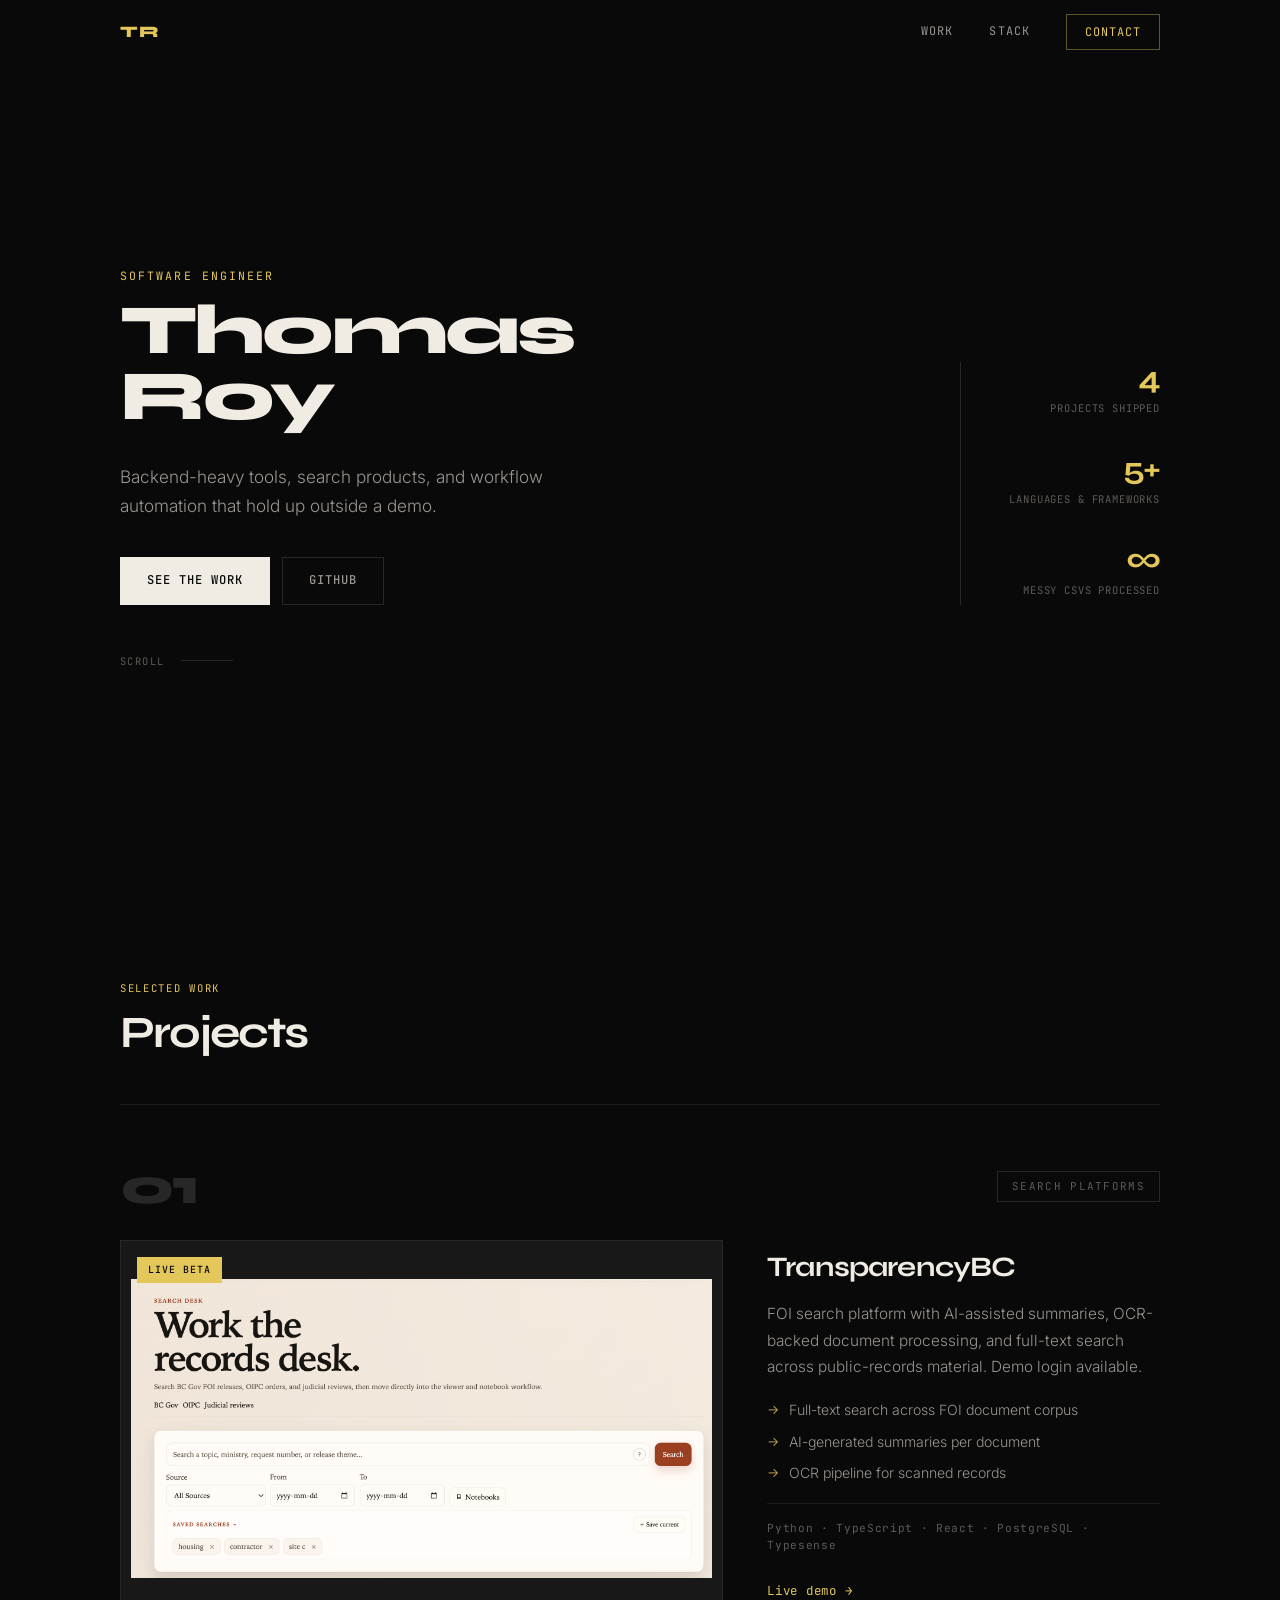
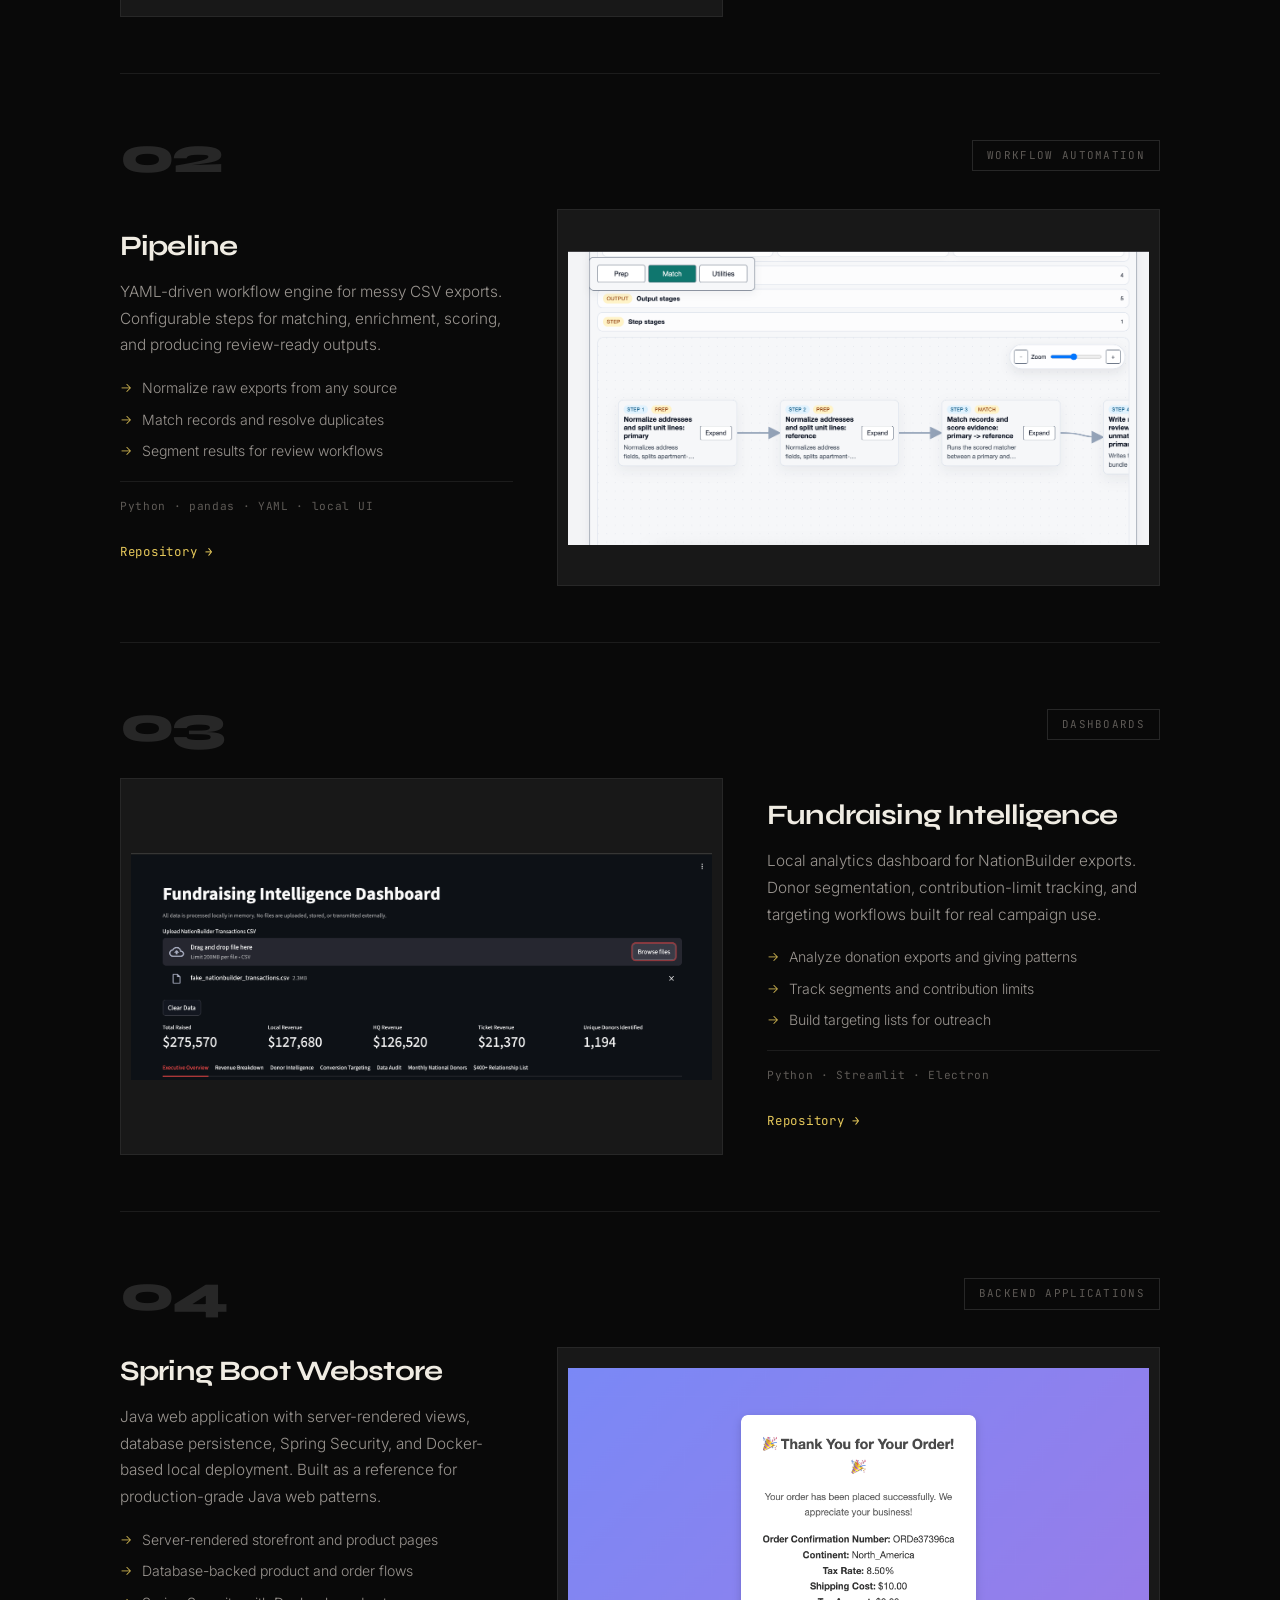
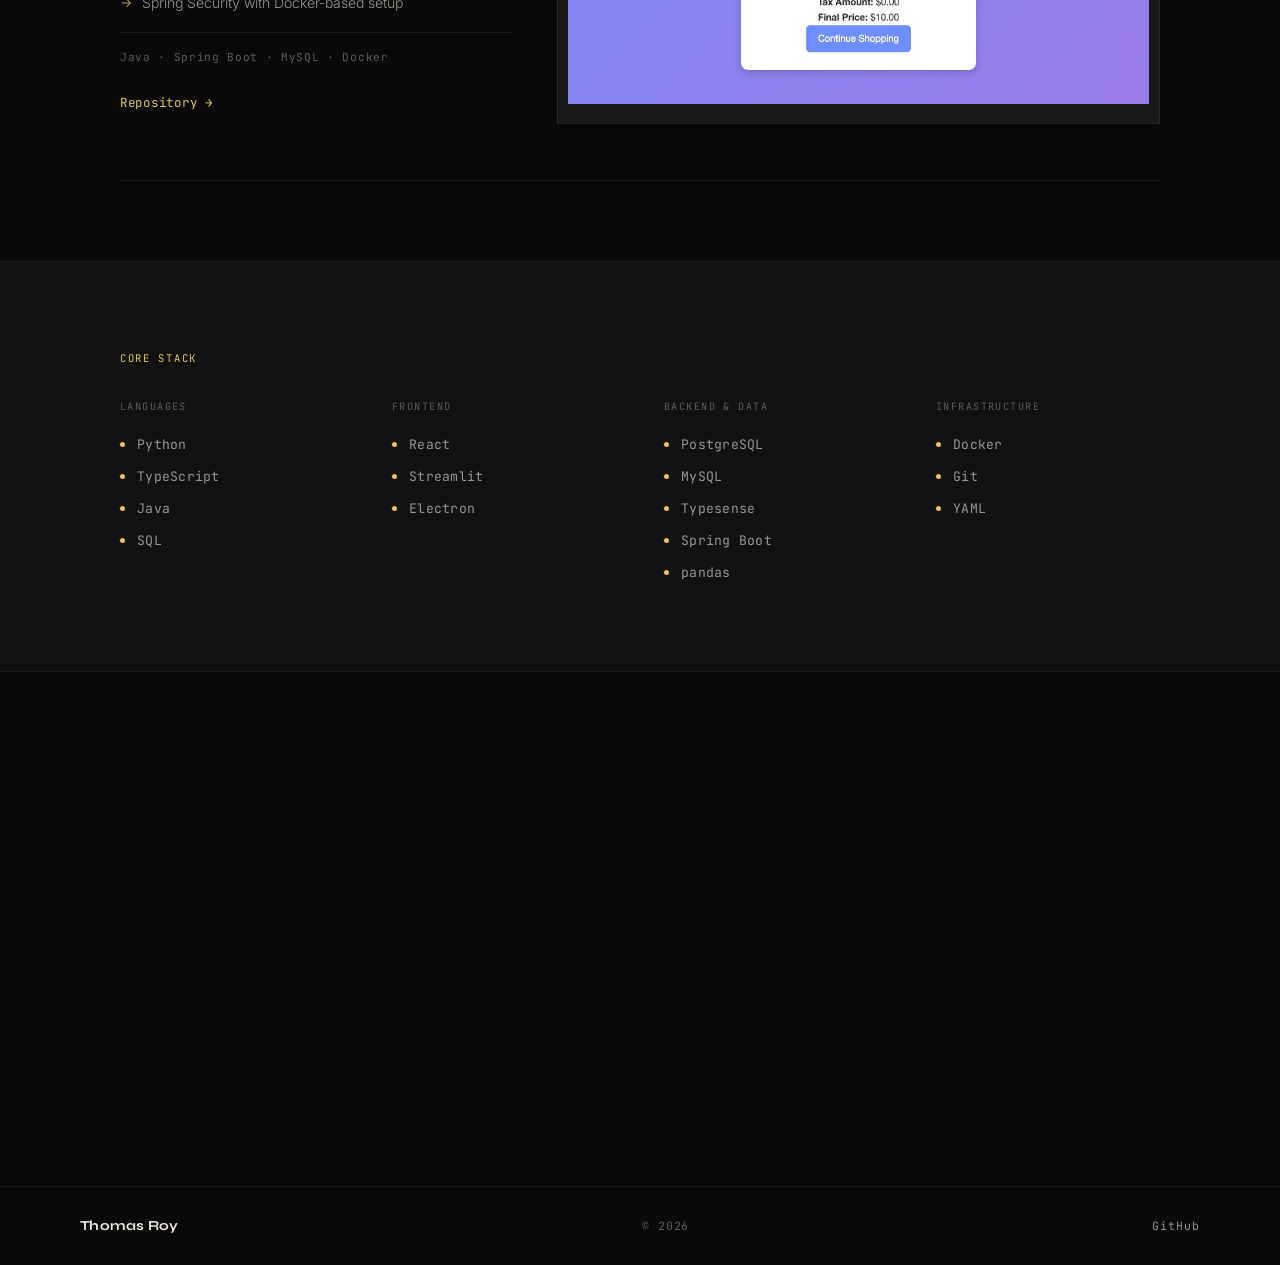
==== index.html @ 15503675 "Added Favicon Added Favicon" ====
<!DOCTYPE html>
<html lang="en">
<head>
    <meta charset="UTF-8">
    <meta name="viewport" content="width=device-width, initial-scale=1.0">
    <title>Thomas Roy — Software Engineer</title>
    <meta name="description" content="Thomas Roy builds backend tools, search products, and workflow automation. Python, TypeScript, React, PostgreSQL.">
    <link rel="preconnect" href="https://fonts.googleapis.com">
    <link rel="preconnect" href="https://fonts.gstatic.com" crossorigin>
    <link href="https://fonts.googleapis.com/css2?family=Syne:wght@400;500;600;700;800&family=Inter:ital,wght@0,300;0,400;0,500;1,300&family=JetBrains+Mono:wght@400;500&display=swap" rel="stylesheet">
    <link rel="icon" href="favicon.svg" type="image/svg+xml">
    <link rel="stylesheet" href="css/style.css">
</head>
<body>

    <!-- ── NAV ──────────────────────────────────────────── -->
    <header class="nav" id="nav">
        <div class="nav-inner">
            <a href="#top" class="nav-logo">TR</a>
            <nav class="nav-links">
                <a href="#work" class="nav-link">Work</a>
                <a href="#stack" class="nav-link">Stack</a>
                <a href="mailto:thomasroy149@protonmail.com" class="nav-cta">Contact</a>
            </nav>
        </div>
    </header>

    <main>

        <!-- ── HERO ─────────────────────────────────────── -->
        <section class="hero" id="top">
            <div class="hero-inner">
                <div class="hero-text">
                    <p class="hero-label reveal" data-delay="0">Software Engineer</p>
                    <h1 class="hero-name reveal" data-delay="80">Thomas<br>Roy</h1>
                    <p class="hero-desc reveal" data-delay="160">
                        Backend-heavy tools, search products, and workflow automation
                        that hold up outside a demo.
                    </p>
                    <div class="hero-actions reveal" data-delay="240">
                        <a href="#work" class="btn btn-primary">See the work</a>
                        <a href="https://github.com/ThomasRoyProjects" class="btn btn-ghost" target="_blank" rel="noreferrer">GitHub</a>
                    </div>
                </div>

                <aside class="hero-meta reveal" data-delay="320">
                    <div class="hero-stat">
                        <span class="hero-stat-num">4</span>
                        <span class="hero-stat-label">Projects shipped</span>
                    </div>
                    <div class="hero-stat">
                        <span class="hero-stat-num">5+</span>
                        <span class="hero-stat-label">Languages &amp; frameworks</span>
                    </div>
                    <div class="hero-stat">
                        <span class="hero-stat-num">&#8734;</span>
                        <span class="hero-stat-label">Messy CSVs processed</span>
                    </div>
                </aside>
            </div>

            <a href="#work" class="hero-scroll-hint reveal" data-delay="400">
                <span>Scroll</span>
                <div class="scroll-line"></div>
            </a>
        </section>

        <!-- ── PROJECTS ──────────────────────────────────── -->
        <section class="projects" id="work">
            <div class="projects-header reveal">
                <p class="section-label">Selected work</p>
                <h2 class="section-title">Projects</h2>
            </div>

            <!-- 01 TransparencyBC -->
            <article class="project reveal">
                <div class="project-meta">
                    <span class="project-num">01</span>
                    <span class="project-category">Search platforms</span>
                </div>
                <div class="project-layout">
                    <div class="project-image-wrap">
                        <img src="images/transparencybc_search.png" alt="TransparencyBC search interface" class="project-img">
                        <span class="project-image-tag">Live beta</span>
                    </div>
                    <div class="project-body">
                        <h3 class="project-title">TransparencyBC</h3>
                        <p class="project-desc">
                            FOI search platform with AI-assisted summaries, OCR-backed document
                            processing, and full-text search across public-records material.
                            Demo login available.
                        </p>
                        <ul class="project-list">
                            <li>Full-text search across FOI document corpus</li>
                            <li>AI-generated summaries per document</li>
                            <li>OCR pipeline for scanned records</li>
                        </ul>
                        <p class="project-stack">Python · TypeScript · React · PostgreSQL · Typesense</p>
                        <div class="project-links">
                            <a href="https://transparencybc.com/" class="project-link" target="_blank" rel="noreferrer">Live demo &#8594;</a>
                        </div>
                    </div>
                </div>
            </article>

            <!-- 02 Pipeline -->
            <article class="project reveal">
                <div class="project-meta">
                    <span class="project-num">02</span>
                    <span class="project-category">Workflow automation</span>
                </div>
                <div class="project-layout project-layout-flip">
                    <div class="project-image-wrap">
                        <img src="images/pipeline_preview.png" alt="Pipeline project preview" class="project-img">
                    </div>
                    <div class="project-body">
                        <h3 class="project-title">Pipeline</h3>
                        <p class="project-desc">
                            YAML-driven workflow engine for messy CSV exports. Configurable steps
                            for matching, enrichment, scoring, and producing review-ready outputs.
                        </p>
                        <ul class="project-list">
                            <li>Normalize raw exports from any source</li>
                            <li>Match records and resolve duplicates</li>
                            <li>Segment results for review workflows</li>
                        </ul>
                        <p class="project-stack">Python · pandas · YAML · local UI</p>
                        <div class="project-links">
                            <a href="https://github.com/ThomasRoyProjects/csv-record-pipeline" class="project-link" target="_blank" rel="noreferrer">Repository &#8594;</a>
                        </div>
                    </div>
                </div>
            </article>

            <!-- 03 Fundraising Intelligence -->
            <article class="project reveal">
                <div class="project-meta">
                    <span class="project-num">03</span>
                    <span class="project-category">Dashboards</span>
                </div>
                <div class="project-layout">
                    <div class="project-image-wrap">
                        <img src="images/fundraising_dashboard_preview.png" alt="Fundraising Intelligence dashboard" class="project-img">
                    </div>
                    <div class="project-body">
                        <h3 class="project-title">Fundraising Intelligence</h3>
                        <p class="project-desc">
                            Local analytics dashboard for NationBuilder exports. Donor segmentation,
                            contribution-limit tracking, and targeting workflows built for real
                            campaign use.
                        </p>
                        <ul class="project-list">
                            <li>Analyze donation exports and giving patterns</li>
                            <li>Track segments and contribution limits</li>
                            <li>Build targeting lists for outreach</li>
                        </ul>
                        <p class="project-stack">Python · Streamlit · Electron</p>
                        <div class="project-links">
                            <a href="https://github.com/ThomasRoyProjects/Fundraising_Intelligence" class="project-link" target="_blank" rel="noreferrer">Repository &#8594;</a>
                        </div>
                    </div>
                </div>
            </article>

            <!-- 04 Spring Boot Webstore -->
            <article class="project reveal">
                <div class="project-meta">
                    <span class="project-num">04</span>
                    <span class="project-category">Backend applications</span>
                </div>
                <div class="project-layout project-layout-flip">
                    <div class="project-image-wrap">
                        <img src="images/image4.png" alt="Spring Boot webstore preview" class="project-img">
                    </div>
                    <div class="project-body">
                        <h3 class="project-title">Spring Boot Webstore</h3>
                        <p class="project-desc">
                            Java web application with server-rendered views, database persistence,
                            Spring Security, and Docker-based local deployment. Built as a reference
                            for production-grade Java web patterns.
                        </p>
                        <ul class="project-list">
                            <li>Server-rendered storefront and product pages</li>
                            <li>Database-backed product and order flows</li>
                            <li>Spring Security with Docker-based setup</li>
                        </ul>
                        <p class="project-stack">Java · Spring Boot · MySQL · Docker</p>
                        <div class="project-links">
                            <a href="https://github.com/ThomasRoyProjects/ExampleSpringbootWebstore" class="project-link" target="_blank" rel="noreferrer">Repository &#8594;</a>
                        </div>
                    </div>
                </div>
            </article>
        </section>

        <!-- ── STACK ─────────────────────────────────────── -->
        <section class="stack-section" id="stack">
            <div class="stack-inner reveal">
                <p class="section-label">Core stack</p>
                <div class="stack-grid">
                    <div class="stack-group">
                        <p class="stack-group-label">Languages</p>
                        <div class="stack-tags">
                            <span class="tag">Python</span>
                            <span class="tag">TypeScript</span>
                            <span class="tag">Java</span>
                            <span class="tag">SQL</span>
                        </div>
                    </div>
                    <div class="stack-group">
                        <p class="stack-group-label">Frontend</p>
                        <div class="stack-tags">
                            <span class="tag">React</span>
                            <span class="tag">Streamlit</span>
                            <span class="tag">Electron</span>
                        </div>
                    </div>
                    <div class="stack-group">
                        <p class="stack-group-label">Backend &amp; Data</p>
                        <div class="stack-tags">
                            <span class="tag">PostgreSQL</span>
                            <span class="tag">MySQL</span>
                            <span class="tag">Typesense</span>
                            <span class="tag">Spring Boot</span>
                            <span class="tag">pandas</span>
                        </div>
                    </div>
                    <div class="stack-group">
                        <p class="stack-group-label">Infrastructure</p>
                        <div class="stack-tags">
                            <span class="tag">Docker</span>
                            <span class="tag">Git</span>
                            <span class="tag">YAML</span>
                        </div>
                    </div>
                </div>
            </div>
        </section>

        <!-- ── CONTACT ───────────────────────────────────── -->
        <section class="contact-section">
            <div class="contact-inner reveal">
                <p class="section-label">What's next</p>
                <h2 class="contact-title">Open to the<br>right role.</h2>
                <p class="contact-desc">
                    Backend, internal tools, and software engineering positions.
                    If you're building something that needs to hold up under real load,
                    let's talk.
                </p>
                <a href="mailto:thomasroy149@protonmail.com" class="btn btn-primary btn-large">Get in touch</a>
            </div>
        </section>

    </main>

    <!-- ── FOOTER ───────────────────────────────────────── -->
    <footer class="site-footer">
        <div class="footer-inner">
            <span class="footer-brand">Thomas Roy</span>
            <span class="footer-copy">&#169; 2026</span>
            <a href="https://github.com/ThomasRoyProjects" class="footer-link" target="_blank" rel="noreferrer">GitHub</a>
        </div>
    </footer>

    <script src="hero.js"></script>
</body>
</html>
---- css/style.css ----
/* ═══════════════════════════════════════════════════
   TOKENS
═══════════════════════════════════════════════════ */
:root {
    --bg:           #090909;
    --bg-2:         #111111;
    --bg-3:         #181818;
    --text:         #f0ece3;
    --muted:        #5e5a56;
    --muted-2:      #9a9590;
    --accent:       #e4c75a;
    --line:         #1c1c1c;
    --line-2:       #272727;

    --font-sans:    "Inter", -apple-system, BlinkMacSystemFont, sans-serif;
    --font-display: "Syne", "Inter", sans-serif;
    --font-mono:    "JetBrains Mono", "IBM Plex Mono", monospace;

    --ease-out:     cubic-bezier(0.16, 1, 0.3, 1);
}


/* ═══════════════════════════════════════════════════
   RESET
═══════════════════════════════════════════════════ */
*, *::before, *::after {
    box-sizing: border-box;
    margin: 0;
    padding: 0;
}

html {
    scroll-behavior: smooth;
    font-size: 16px;
}

body {
    background: var(--bg);
    color: var(--text);
    font-family: var(--font-sans);
    line-height: 1.6;
    -webkit-font-smoothing: antialiased;
    -moz-osx-font-smoothing: grayscale;
    overflow-x: hidden;
}

img {
    display: block;
    max-width: 100%;
}

a {
    color: inherit;
    text-decoration: none;
}


/* ═══════════════════════════════════════════════════
   NAV
═══════════════════════════════════════════════════ */
.nav {
    position: fixed;
    top: 0;
    left: 0;
    right: 0;
    z-index: 100;
    transition: background 0.35s var(--ease-out), border-color 0.35s;
    border-bottom: 1px solid transparent;
}

.nav.is-scrolled {
    background: rgba(9, 9, 9, 0.88);
    backdrop-filter: blur(16px);
    -webkit-backdrop-filter: blur(16px);
    border-color: var(--line);
}

.nav-inner {
    display: flex;
    align-items: center;
    justify-content: space-between;
    max-width: 1120px;
    margin: 0 auto;
    padding: 0 40px;
    height: 64px;
}

.nav-logo {
    font-family: var(--font-display);
    font-size: 1rem;
    font-weight: 800;
    color: var(--accent);
    letter-spacing: 0.06em;
}

.nav-links {
    display: flex;
    align-items: center;
    gap: 36px;
}

.nav-link {
    font-family: var(--font-mono);
    font-size: 0.74rem;
    font-weight: 400;
    color: var(--muted-2);
    letter-spacing: 0.1em;
    text-transform: uppercase;
    position: relative;
    padding-bottom: 2px;
    transition: color 0.2s;
}

.nav-link::after {
    content: '';
    position: absolute;
    bottom: -1px;
    left: 0;
    width: 0;
    height: 1px;
    background: var(--accent);
    transition: width 0.3s var(--ease-out);
}

.nav-link:hover {
    color: var(--text);
}

.nav-link:hover::after {
    width: 100%;
}

.nav-cta {
    font-family: var(--font-mono);
    font-size: 0.74rem;
    letter-spacing: 0.08em;
    text-transform: uppercase;
    color: var(--accent);
    border: 1px solid rgba(228, 199, 90, 0.4);
    padding: 8px 18px;
    transition: background 0.2s, border-color 0.2s, color 0.2s;
}

.nav-cta:hover {
    background: var(--accent);
    border-color: var(--accent);
    color: var(--bg);
}


/* ═══════════════════════════════════════════════════
   HERO
═══════════════════════════════════════════════════ */
.hero {
    min-height: 100svh;
    display: flex;
    flex-direction: column;
    justify-content: center;
    padding: 100px 40px 64px;
    max-width: 1120px;
    margin: 0 auto;
}

.hero-inner {
    display: grid;
    grid-template-columns: 1fr auto;
    align-items: end;
    gap: 64px;
}

.hero-label {
    font-family: var(--font-mono);
    font-size: 0.72rem;
    letter-spacing: 0.18em;
    text-transform: uppercase;
    color: var(--accent);
    margin-bottom: 12px;
}

.hero-name {
    font-family: var(--font-display);
    font-size: clamp(3rem, 5.5vw, 5rem);
    font-weight: 800;
    line-height: 0.94;
    letter-spacing: -0.04em;
    margin-bottom: 32px;
}

.hero-desc {
    max-width: 46ch;
    font-size: 1.08rem;
    font-weight: 300;
    color: var(--muted-2);
    line-height: 1.72;
    margin-bottom: 36px;
}

.hero-actions {
    display: flex;
    gap: 12px;
    flex-wrap: wrap;
}

/* Stats sidebar */
.hero-meta {
    display: flex;
    flex-direction: column;
    gap: 36px;
    align-items: flex-end;
    padding-bottom: 6px;
    border-left: 1px solid var(--line-2);
    padding-left: 48px;
}

.hero-stat {
    text-align: right;
}

.hero-stat-num {
    display: block;
    font-family: var(--font-display);
    font-size: clamp(1.8rem, 2.5vw, 2.4rem);
    font-weight: 700;
    letter-spacing: -0.04em;
    line-height: 1;
    color: var(--accent);
}

.hero-stat-label {
    display: block;
    font-family: var(--font-mono);
    font-size: 0.66rem;
    letter-spacing: 0.08em;
    text-transform: uppercase;
    color: var(--muted);
    margin-top: 6px;
}

/* Scroll hint */
.hero-scroll-hint {
    display: inline-flex;
    align-items: center;
    gap: 16px;
    margin-top: 48px;
    cursor: pointer;
}

.hero-scroll-hint span {
    font-family: var(--font-mono);
    font-size: 0.65rem;
    letter-spacing: 0.14em;
    text-transform: uppercase;
    color: var(--muted);
}

.scroll-line {
    width: 52px;
    height: 1px;
    background: var(--line-2);
    position: relative;
    overflow: hidden;
}

.scroll-line::after {
    content: '';
    position: absolute;
    top: 0;
    left: -100%;
    width: 100%;
    height: 100%;
    background: var(--accent);
    animation: scan 2.2s ease-in-out infinite;
}

@keyframes scan {
    0%   { left: -100%; }
    100% { left: 100%; }
}


/* ═══════════════════════════════════════════════════
   BUTTONS
═══════════════════════════════════════════════════ */
.btn {
    display: inline-flex;
    align-items: center;
    justify-content: center;
    font-family: var(--font-mono);
    font-size: 0.76rem;
    font-weight: 500;
    letter-spacing: 0.08em;
    text-transform: uppercase;
    padding: 13px 26px;
    border: 1px solid transparent;
    cursor: pointer;
    transition: background 0.2s var(--ease-out),
                color 0.2s var(--ease-out),
                border-color 0.2s var(--ease-out);
    white-space: nowrap;
}

.btn-primary {
    background: var(--text);
    color: var(--bg);
    border-color: var(--text);
}

.btn-primary:hover {
    background: var(--accent);
    border-color: var(--accent);
    color: var(--bg);
}

.btn-ghost {
    background: transparent;
    color: var(--muted-2);
    border-color: var(--line-2);
}

.btn-ghost:hover {
    color: var(--text);
    border-color: var(--muted);
}

.btn-large {
    font-size: 0.84rem;
    padding: 16px 40px;
}


/* ═══════════════════════════════════════════════════
   SECTION SHARED CHROME
═══════════════════════════════════════════════════ */
.section-label {
    font-family: var(--font-mono);
    font-size: 0.66rem;
    letter-spacing: 0.16em;
    text-transform: uppercase;
    color: var(--accent);
    margin-bottom: 14px;
}

.section-title {
    font-family: var(--font-display);
    font-size: clamp(2rem, 3.5vw, 3rem);
    font-weight: 700;
    letter-spacing: -0.04em;
    line-height: 1;
}


/* ═══════════════════════════════════════════════════
   PROJECTS SECTION
═══════════════════════════════════════════════════ */
.projects {
    max-width: 1120px;
    margin: 0 auto;
    padding: 0 40px 80px;
}

.projects-header {
    padding: 80px 0 48px;
    border-bottom: 1px solid var(--line);
}

/* Individual project row */
.project {
    position: relative;
    border-bottom: 1px solid var(--line);
    padding: 56px 0;
}

.project::before {
    content: '';
    position: absolute;
    left: -3px;
    top: 0;
    bottom: 0;
    width: 3px;
    background: var(--accent);
    opacity: 0;
    transition: opacity 0.3s var(--ease-out);
}

.project:hover::before {
    opacity: 1;
}

.project-meta {
    display: flex;
    align-items: center;
    justify-content: space-between;
    margin-bottom: 28px;
}

/* Ghost large number */
.project-num {
    font-family: var(--font-display);
    font-size: clamp(2.4rem, 4vw, 3.8rem);
    font-weight: 800;
    letter-spacing: -0.05em;
    line-height: 1;
    color: var(--line-2);
    user-select: none;
    pointer-events: none;
    transition: color 0.3s var(--ease-out);
}

.project:hover .project-num {
    color: var(--muted);
}

.project-category {
    font-family: var(--font-mono);
    font-size: 0.68rem;
    letter-spacing: 0.12em;
    text-transform: uppercase;
    color: var(--muted);
    border: 1px solid var(--line-2);
    padding: 6px 14px;
}

/* Two-column layout */
.project-layout {
    display: grid;
    grid-template-columns: 58% 1fr;
    gap: 44px;
    align-items: center;
}

.project-layout-flip {
    grid-template-columns: 1fr 58%;
}

.project-layout-flip .project-image-wrap {
    order: 2;
}

.project-layout-flip .project-body {
    order: 1;
}

/* Image */
.project-image-wrap {
    position: relative;
    overflow: hidden;
    background: var(--bg-3);
    aspect-ratio: 16 / 10;
    border: 1px solid var(--line-2);
    padding: 10px;
}

.project-img {
    width: 100%;
    height: 100%;
    object-fit: contain;
    object-position: center center;
    transition: transform 0.7s var(--ease-out);
    display: block;
}

.project:hover .project-img {
    transform: scale(1.04);
}

.project-image-tag {
    position: absolute;
    top: 16px;
    left: 16px;
    font-family: var(--font-mono);
    font-size: 0.62rem;
    letter-spacing: 0.1em;
    text-transform: uppercase;
    font-weight: 500;
    background: var(--accent);
    color: var(--bg);
    padding: 5px 11px;
}

/* Body copy */
.project-body {
    display: flex;
    flex-direction: column;
    gap: 18px;
}

.project-title {
    font-family: var(--font-display);
    font-size: clamp(1.5rem, 2.2vw, 2rem);
    font-weight: 700;
    letter-spacing: -0.03em;
    line-height: 1.08;
}

.project-desc {
    font-size: 0.96rem;
    font-weight: 300;
    color: var(--muted-2);
    line-height: 1.74;
}

.project-list {
    list-style: none;
    display: flex;
    flex-direction: column;
    gap: 9px;
}

.project-list li {
    font-size: 0.88rem;
    color: var(--muted-2);
    padding-left: 22px;
    position: relative;
    font-weight: 300;
}

.project-list li::before {
    content: '\2192';
    position: absolute;
    left: 0;
    color: var(--accent);
    font-size: 0.8rem;
    top: 1px;
}

.project-stack {
    font-family: var(--font-mono);
    font-size: 0.7rem;
    letter-spacing: 0.06em;
    color: var(--muted);
    border-top: 1px solid var(--line);
    padding-top: 16px;
}

.project-links {
    margin-top: 4px;
}

.project-link {
    font-family: var(--font-mono);
    font-size: 0.78rem;
    letter-spacing: 0.06em;
    color: var(--accent);
    display: inline-flex;
    align-items: center;
    gap: 6px;
    border-bottom: 1px solid rgba(228, 199, 90, 0);
    padding-bottom: 2px;
    transition: border-color 0.2s;
}

.project-link:hover {
    border-color: var(--accent);
}


/* ═══════════════════════════════════════════════════
   STACK SECTION
═══════════════════════════════════════════════════ */
.stack-section {
    background: var(--bg-2);
    border-top: 1px solid var(--line);
    border-bottom: 1px solid var(--line);
}

.stack-inner {
    max-width: 1120px;
    margin: 0 auto;
    padding: 88px 40px;
}

.stack-inner .section-label {
    margin-bottom: 32px;
}

.stack-grid {
    display: grid;
    grid-template-columns: repeat(4, 1fr);
    gap: 48px;
}

.stack-group-label {
    font-family: var(--font-mono);
    font-size: 0.64rem;
    letter-spacing: 0.14em;
    text-transform: uppercase;
    color: var(--muted);
    margin-bottom: 18px;
}

.stack-tags {
    display: flex;
    flex-direction: column;
    gap: 11px;
}

.tag {
    font-family: var(--font-mono);
    font-size: 0.82rem;
    color: var(--muted-2);
    letter-spacing: 0.02em;
    display: flex;
    align-items: center;
    gap: 12px;
    font-weight: 400;
    transition: color 0.2s;
}

.tag:hover {
    color: var(--text);
}

.tag::before {
    content: '';
    display: block;
    width: 5px;
    height: 5px;
    background: var(--accent);
    flex-shrink: 0;
    border-radius: 50%;
}


/* ═══════════════════════════════════════════════════
   CONTACT SECTION
═══════════════════════════════════════════════════ */
.contact-section {
    max-width: 1120px;
    margin: 0 auto;
    padding: 96px 40px 96px;
}

.contact-inner {
    max-width: 620px;
}

.contact-title {
    font-family: var(--font-display);
    font-size: clamp(2rem, 3.5vw, 3.2rem);
    font-weight: 700;
    letter-spacing: -0.04em;
    line-height: 1;
    margin: 14px 0 24px;
}

.contact-desc {
    font-size: 1rem;
    font-weight: 300;
    color: var(--muted-2);
    line-height: 1.72;
    margin-bottom: 40px;
    max-width: 48ch;
}


/* ═══════════════════════════════════════════════════
   FOOTER
═══════════════════════════════════════════════════ */
.site-footer {
    border-top: 1px solid var(--line);
    padding: 28px 40px;
}

.footer-inner {
    max-width: 1120px;
    margin: 0 auto;
    display: flex;
    align-items: center;
    justify-content: space-between;
}

.footer-brand {
    font-family: var(--font-display);
    font-size: 0.86rem;
    font-weight: 700;
    letter-spacing: 0.02em;
    color: var(--text);
}

.footer-copy {
    font-family: var(--font-mono);
    font-size: 0.72rem;
    color: var(--muted);
    letter-spacing: 0.08em;
}

.footer-link {
    font-family: var(--font-mono);
    font-size: 0.72rem;
    letter-spacing: 0.08em;
    color: var(--muted-2);
    transition: color 0.2s;
}

.footer-link:hover {
    color: var(--accent);
}


/* ═══════════════════════════════════════════════════
   REVEAL ANIMATIONS
═══════════════════════════════════════════════════ */
.reveal {
    opacity: 0;
    transform: translateY(18px);
    transition: opacity 0.65s var(--ease-out),
                transform 0.65s var(--ease-out);
}

.reveal.is-visible {
    opacity: 1;
    transform: none;
}


/* ═══════════════════════════════════════════════════
   RESPONSIVE — tablet
═══════════════════════════════════════════════════ */
@media (max-width: 960px) {
    .hero-inner {
        grid-template-columns: 1fr;
        gap: 52px;
    }

    .hero-meta {
        flex-direction: row;
        align-items: flex-start;
        justify-content: flex-start;
        gap: 44px;
        border-left: none;
        padding-left: 0;
        border-top: 1px solid var(--line-2);
        padding-top: 36px;
    }

    .hero-stat { text-align: left; }
    .hero-stat-num { font-size: clamp(1.6rem, 4vw, 2rem); }

    .project-layout,
    .project-layout-flip {
        grid-template-columns: 1fr;
        gap: 32px;
    }

    .project-layout-flip .project-image-wrap,
    .project-layout-flip .project-body {
        order: unset;
    }

    .stack-grid {
        grid-template-columns: repeat(2, 1fr);
        gap: 36px;
    }
}


/* ═══════════════════════════════════════════════════
   RESPONSIVE — mobile
═══════════════════════════════════════════════════ */
@media (max-width: 600px) {
    .nav-inner   { padding: 0 24px; }
    .hero        { padding: 104px 24px 64px; }
    .projects    { padding: 0 24px 96px; }
    .stack-inner { padding: 64px 24px; }
    .contact-section { padding: 72px 24px; }
    .site-footer { padding: 24px; }

    .projects-header { padding: 60px 0 40px; }
    .project         { padding: 40px 0; }

    .nav-links { gap: 20px; }
    .nav-link  { display: none; }

    .hero-meta {
        gap: 28px;
        flex-wrap: wrap;
    }

    .stack-grid {
        grid-template-columns: 1fr 1fr;
        gap: 28px;
    }

    .project-image-wrap {
        aspect-ratio: 4 / 3;
    }
}
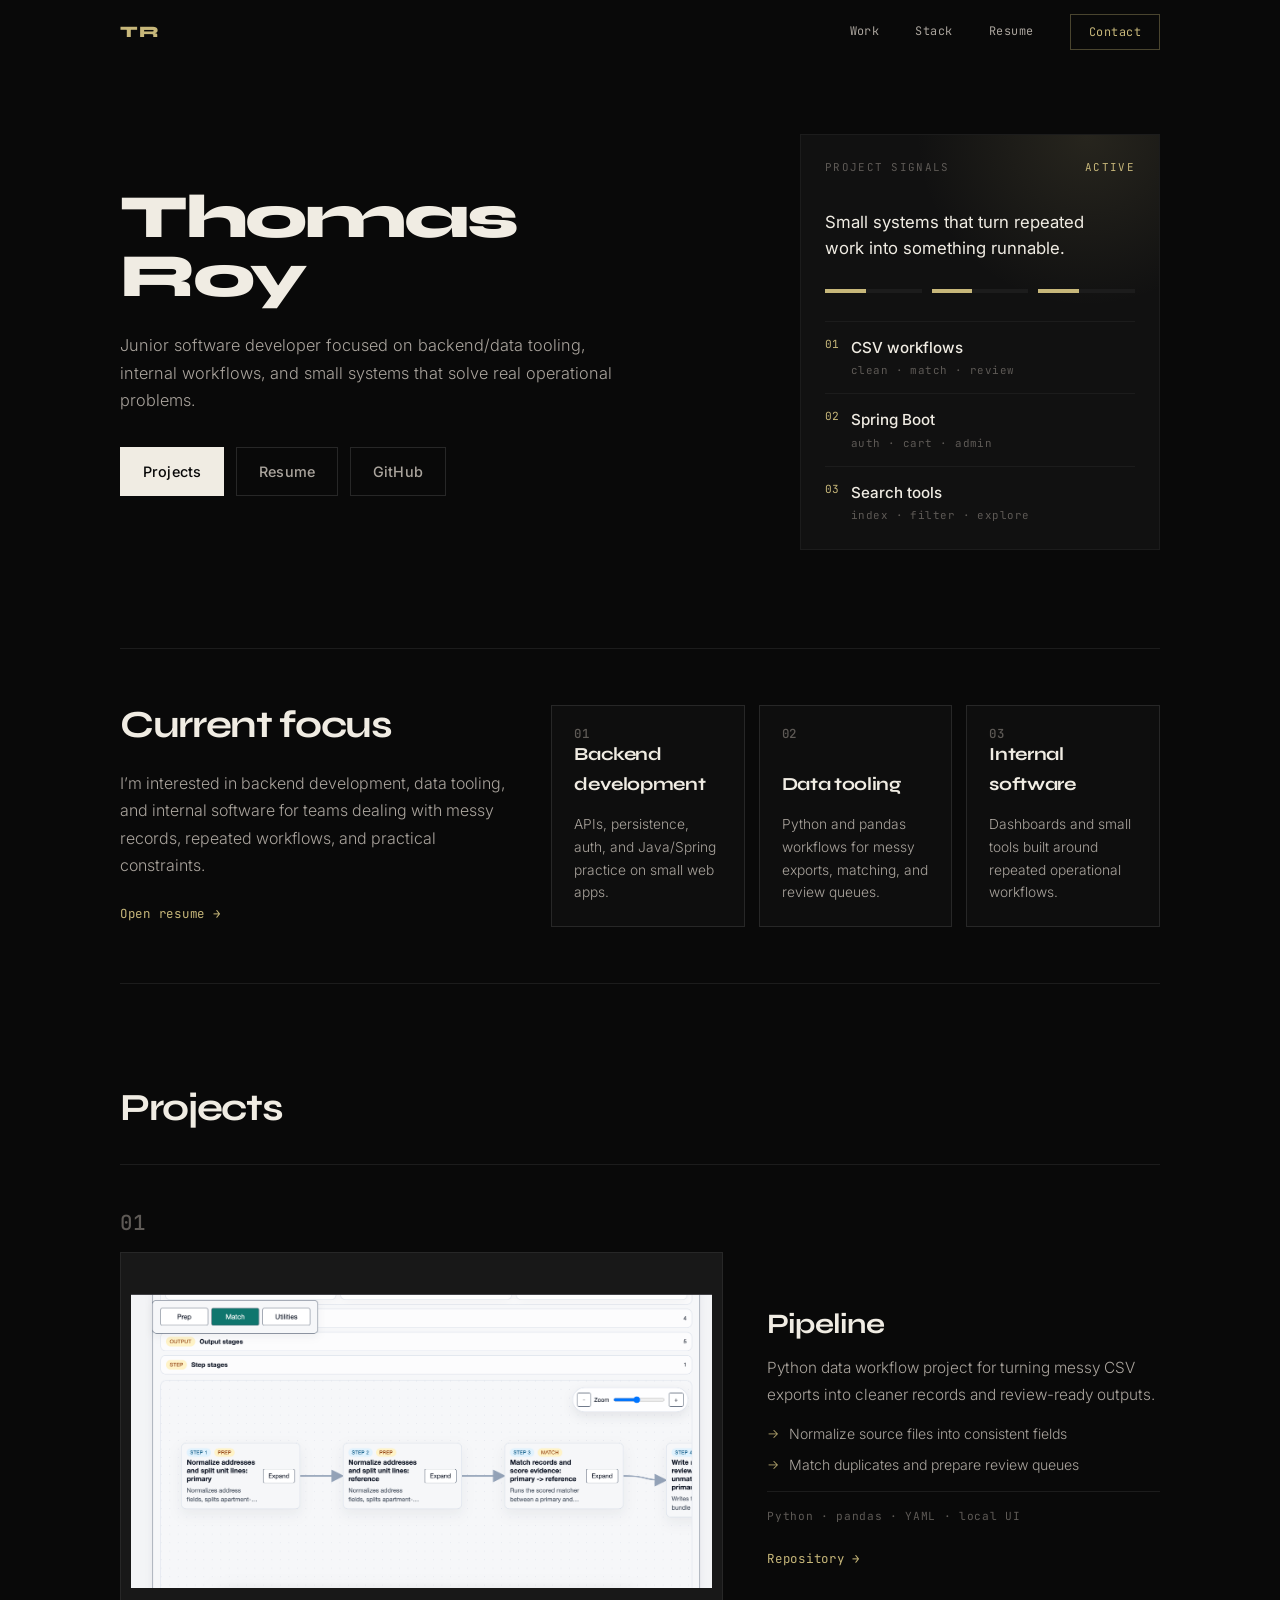
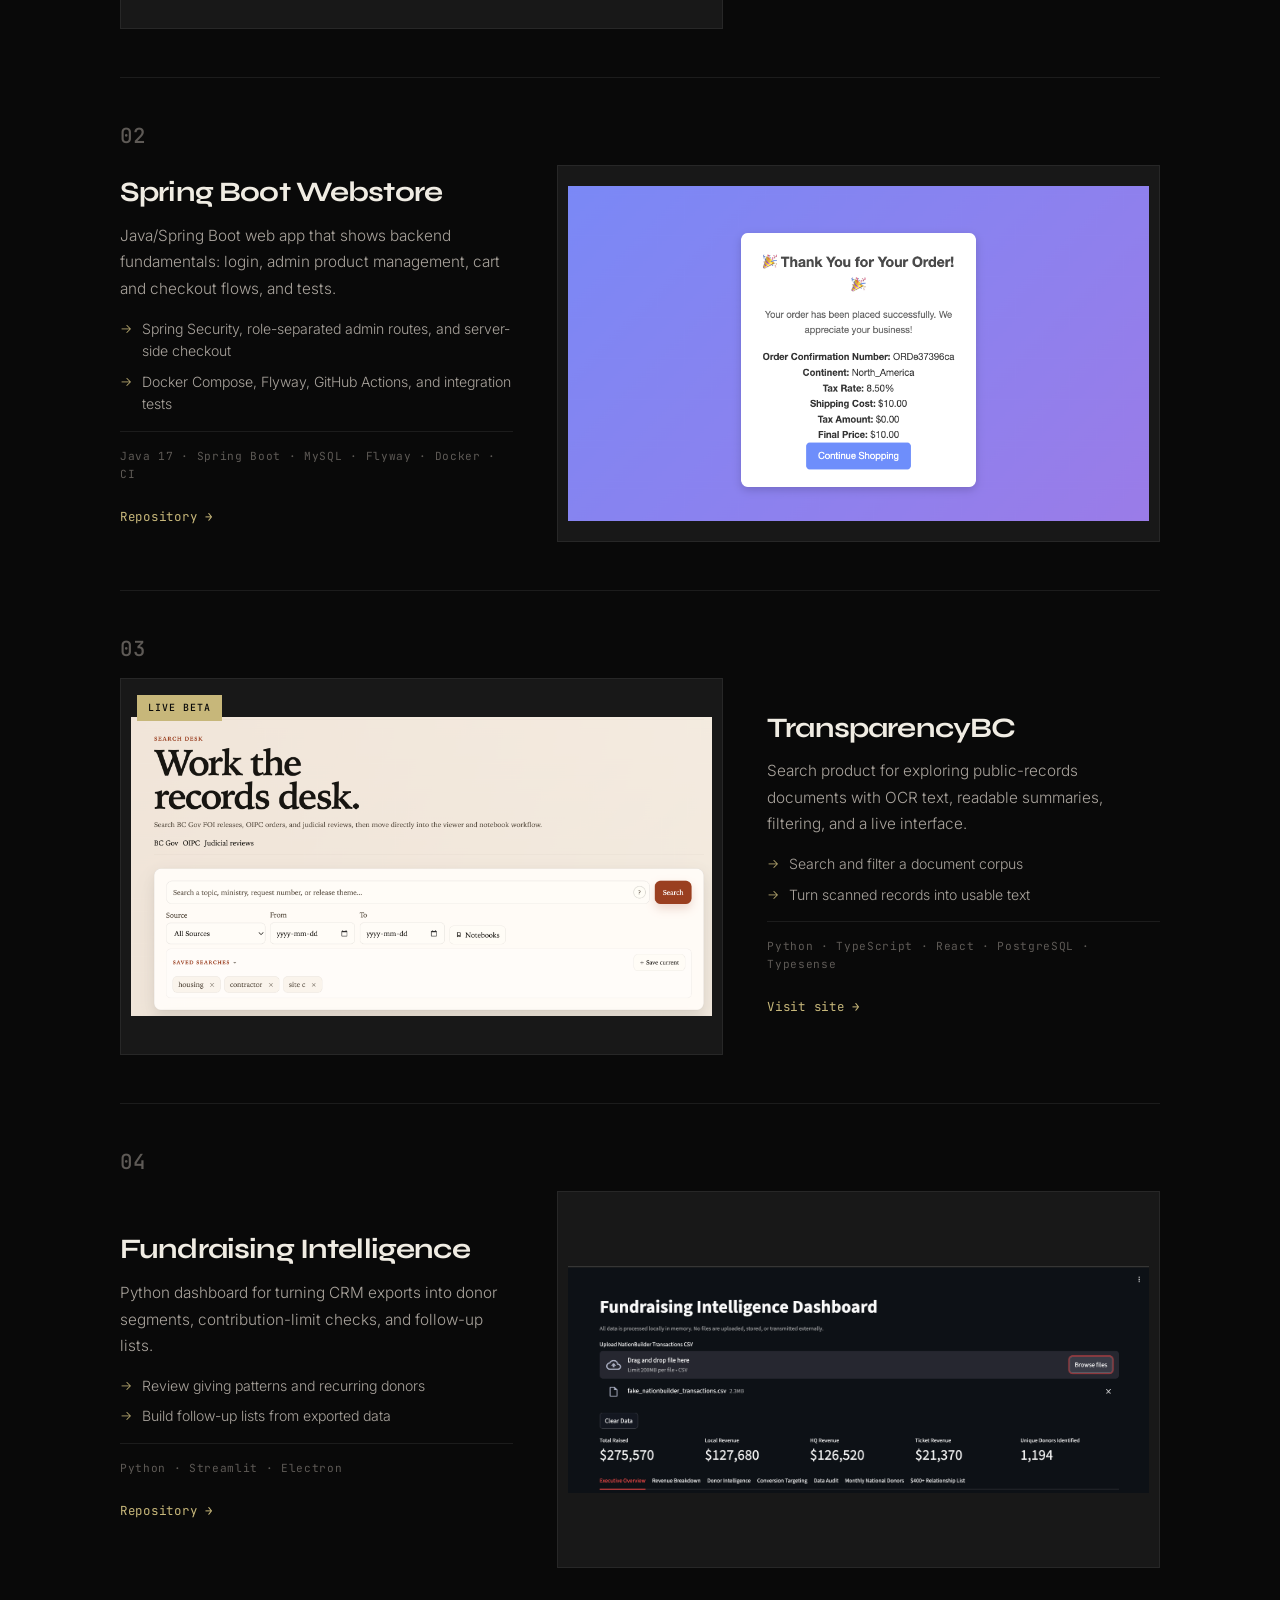
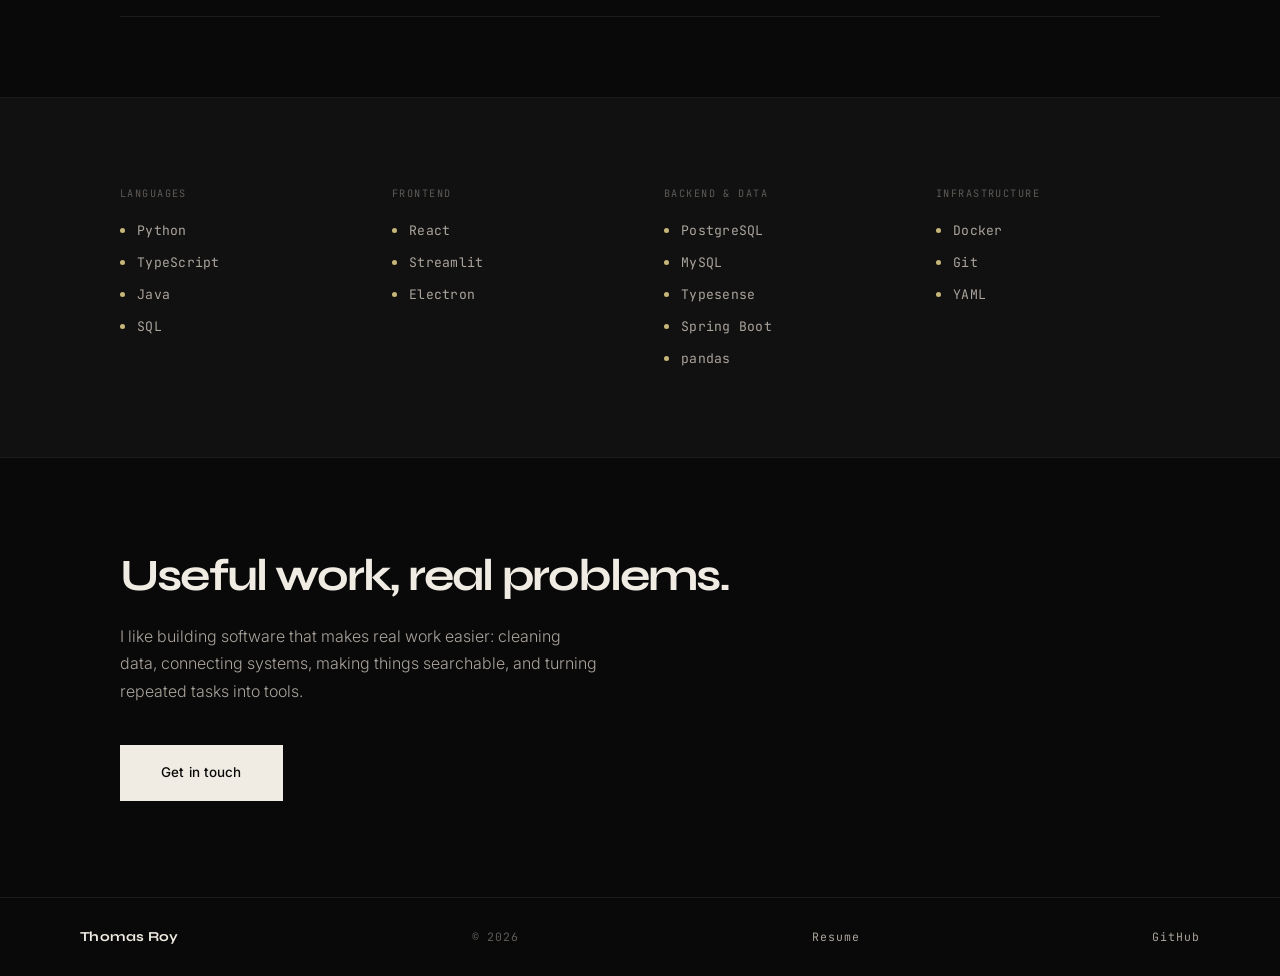
==== commit f135fe14: "Update portfolio hero layout and resume copy" ====
--- a/index.html
+++ b/index.html
@@ -20,6 +20,7 @@
             <nav class="nav-links">
                 <a href="#work" class="nav-link">Work</a>
                 <a href="#stack" class="nav-link">Stack</a>
+                <a href="resume/Thomas_Roy_Resume.pdf" class="nav-link" target="_blank" rel="noreferrer">Resume</a>
                 <a href="mailto:thomasroy149@protonmail.com" class="nav-cta">Contact</a>
             </nav>
         </div>
@@ -31,52 +32,148 @@
         <section class="hero" id="top">
             <div class="hero-inner">
                 <div class="hero-text">
-                    <p class="hero-label reveal" data-delay="0">Software Engineer</p>
                     <h1 class="hero-name reveal" data-delay="80">Thomas<br>Roy</h1>
                     <p class="hero-desc reveal" data-delay="160">
-                        Backend-heavy tools, search products, and workflow automation
-                        that hold up outside a demo.
+                        Junior software developer focused on backend/data tooling,
+                        internal workflows, and small systems that solve real operational problems.
                     </p>
                     <div class="hero-actions reveal" data-delay="240">
-                        <a href="#work" class="btn btn-primary">See the work</a>
+                        <a href="#work" class="btn btn-primary">Projects</a>
+                        <a href="resume/Thomas_Roy_Resume.pdf" class="btn btn-ghost" target="_blank" rel="noreferrer">Resume</a>
                         <a href="https://github.com/ThomasRoyProjects" class="btn btn-ghost" target="_blank" rel="noreferrer">GitHub</a>
                     </div>
                 </div>
 
-                <aside class="hero-meta reveal" data-delay="320">
-                    <div class="hero-stat">
-                        <span class="hero-stat-num">4</span>
-                        <span class="hero-stat-label">Projects shipped</span>
-                    </div>
-                    <div class="hero-stat">
-                        <span class="hero-stat-num">5+</span>
-                        <span class="hero-stat-label">Languages &amp; frameworks</span>
-                    </div>
-                    <div class="hero-stat">
-                        <span class="hero-stat-num">&#8734;</span>
-                        <span class="hero-stat-label">Messy CSVs processed</span>
+                <aside class="hero-feature reveal" data-delay="280" aria-label="Project snapshot">
+                    <div class="hero-feature-top">
+                        <span>Project signals</span>
+                        <span class="hero-feature-status">Active</span>
+                    </div>
+                    <div class="hero-feature-title">Small systems that turn repeated work into something runnable.</div>
+                    <div class="hero-feature-flow" aria-hidden="true">
+                        <span></span>
+                        <span></span>
+                        <span></span>
+                    </div>
+                    <div class="hero-feature-list">
+                        <div>
+                            <span>01</span>
+                            <strong>CSV workflows</strong>
+                            <small>clean · match · review</small>
+                        </div>
+                        <div>
+                            <span>02</span>
+                            <strong>Spring Boot</strong>
+                            <small>auth · cart · admin</small>
+                        </div>
+                        <div>
+                            <span>03</span>
+                            <strong>Search tools</strong>
+                            <small>index · filter · explore</small>
+                        </div>
                     </div>
                 </aside>
-            </div>
-
-            <a href="#work" class="hero-scroll-hint reveal" data-delay="400">
-                <span>Scroll</span>
-                <div class="scroll-line"></div>
-            </a>
+
+            </div>
+
+        </section>
+
+        <!-- ── RESUME STORY ──────────────────────────────── -->
+        <section class="resume-story" id="resume-story">
+            <div class="resume-story-inner">
+                <div class="resume-story-copy reveal">
+                    <h2 class="section-title">Current focus</h2>
+                    <p>
+                        I’m interested in backend development, data tooling, and internal
+                        software for teams dealing with messy records, repeated workflows,
+                        and practical constraints.
+                    </p>
+                    <a href="resume/Thomas_Roy_Resume.pdf" class="project-link" target="_blank" rel="noreferrer">Open resume &#8594;</a>
+                </div>
+                <div class="resume-story-grid">
+                    <article class="resume-card reveal" data-delay="80">
+                        <span class="resume-card-num">01</span>
+                        <h3>Backend development</h3>
+                        <p>APIs, persistence, auth, and Java/Spring practice on small web apps.</p>
+                    </article>
+                    <article class="resume-card reveal" data-delay="160">
+                        <span class="resume-card-num">02</span>
+                        <h3>Data tooling</h3>
+                        <p>Python and pandas workflows for messy exports, matching, and review queues.</p>
+                    </article>
+                    <article class="resume-card reveal" data-delay="240">
+                        <span class="resume-card-num">03</span>
+                        <h3>Internal software</h3>
+                        <p>Dashboards and small tools built around repeated operational workflows.</p>
+                    </article>
+                </div>
+            </div>
         </section>
 
         <!-- ── PROJECTS ──────────────────────────────────── -->
         <section class="projects" id="work">
             <div class="projects-header reveal">
-                <p class="section-label">Selected work</p>
                 <h2 class="section-title">Projects</h2>
             </div>
 
-            <!-- 01 TransparencyBC -->
+            <!-- 01 Pipeline -->
             <article class="project reveal">
                 <div class="project-meta">
                     <span class="project-num">01</span>
-                    <span class="project-category">Search platforms</span>
+                </div>
+                <div class="project-layout">
+                    <div class="project-image-wrap">
+                        <img src="images/pipeline_preview.png" alt="Pipeline project preview" class="project-img">
+                    </div>
+                    <div class="project-body">
+                        <h3 class="project-title">Pipeline</h3>
+                        <p class="project-desc">
+                            Python data workflow project for turning messy CSV exports
+                            into cleaner records and review-ready outputs.
+                        </p>
+                        <ul class="project-list">
+                            <li>Normalize source files into consistent fields</li>
+                            <li>Match duplicates and prepare review queues</li>
+                        </ul>
+                        <p class="project-stack">Python · pandas · YAML · local UI</p>
+                        <div class="project-links">
+                            <a href="https://github.com/ThomasRoyProjects/csv-record-pipeline" class="project-link" target="_blank" rel="noreferrer">Repository &#8594;</a>
+                        </div>
+                    </div>
+                </div>
+            </article>
+
+            <!-- 02 Spring Boot Webstore -->
+            <article class="project reveal">
+                <div class="project-meta">
+                    <span class="project-num">02</span>
+                </div>
+                <div class="project-layout project-layout-flip">
+                    <div class="project-image-wrap">
+                        <img src="images/image4.png" alt="Spring Boot webstore preview" class="project-img">
+                    </div>
+                    <div class="project-body">
+                        <h3 class="project-title">Spring Boot Webstore</h3>
+                        <p class="project-desc">
+                            Java/Spring Boot web app that shows backend fundamentals:
+                            login, admin product management, cart and checkout flows, and tests.
+                        </p>
+                        <ul class="project-list">
+                            <li>Spring Security, role-separated admin routes, and server-side checkout</li>
+                            <li>Docker Compose, Flyway, GitHub Actions, and integration tests</li>
+                        </ul>
+                        <p class="project-stack">Java 17 · Spring Boot · MySQL · Flyway · Docker · CI</p>
+                        <div class="project-links">
+                            <a href="https://github.com/ThomasRoyProjects/ExampleSpringbootWebstore" class="project-link" target="_blank" rel="noreferrer">Repository &#8594;</a>
+                        </div>
+                    </div>
+                </div>
+            </article>
+
+            <!-- 03 TransparencyBC -->
+            <article class="project reveal">
+                <div class="project-meta">
+                    <span class="project-num">03</span>
                 </div>
                 <div class="project-layout">
                     <div class="project-image-wrap">
@@ -86,107 +183,43 @@
                     <div class="project-body">
                         <h3 class="project-title">TransparencyBC</h3>
                         <p class="project-desc">
-                            FOI search platform with AI-assisted summaries, OCR-backed document
-                            processing, and full-text search across public-records material.
-                            Demo login available.
-                        </p>
-                        <ul class="project-list">
-                            <li>Full-text search across FOI document corpus</li>
-                            <li>AI-generated summaries per document</li>
-                            <li>OCR pipeline for scanned records</li>
+                            Search product for exploring public-records documents with OCR text,
+                            readable summaries, filtering, and a live interface.
+                        </p>
+                        <ul class="project-list">
+                            <li>Search and filter a document corpus</li>
+                            <li>Turn scanned records into usable text</li>
                         </ul>
                         <p class="project-stack">Python · TypeScript · React · PostgreSQL · Typesense</p>
                         <div class="project-links">
-                            <a href="https://transparencybc.com/" class="project-link" target="_blank" rel="noreferrer">Live demo &#8594;</a>
-                        </div>
-                    </div>
-                </div>
-            </article>
-
-            <!-- 02 Pipeline -->
-            <article class="project reveal">
-                <div class="project-meta">
-                    <span class="project-num">02</span>
-                    <span class="project-category">Workflow automation</span>
+                            <a href="https://transparencybc.com/" class="project-link" target="_blank" rel="noreferrer">Visit site &#8594;</a>
+                        </div>
+                    </div>
+                </div>
+            </article>
+
+            <!-- 04 Fundraising Intelligence -->
+            <article class="project reveal">
+                <div class="project-meta">
+                    <span class="project-num">04</span>
                 </div>
                 <div class="project-layout project-layout-flip">
                     <div class="project-image-wrap">
-                        <img src="images/pipeline_preview.png" alt="Pipeline project preview" class="project-img">
-                    </div>
-                    <div class="project-body">
-                        <h3 class="project-title">Pipeline</h3>
-                        <p class="project-desc">
-                            YAML-driven workflow engine for messy CSV exports. Configurable steps
-                            for matching, enrichment, scoring, and producing review-ready outputs.
-                        </p>
-                        <ul class="project-list">
-                            <li>Normalize raw exports from any source</li>
-                            <li>Match records and resolve duplicates</li>
-                            <li>Segment results for review workflows</li>
-                        </ul>
-                        <p class="project-stack">Python · pandas · YAML · local UI</p>
-                        <div class="project-links">
-                            <a href="https://github.com/ThomasRoyProjects/csv-record-pipeline" class="project-link" target="_blank" rel="noreferrer">Repository &#8594;</a>
-                        </div>
-                    </div>
-                </div>
-            </article>
-
-            <!-- 03 Fundraising Intelligence -->
-            <article class="project reveal">
-                <div class="project-meta">
-                    <span class="project-num">03</span>
-                    <span class="project-category">Dashboards</span>
-                </div>
-                <div class="project-layout">
-                    <div class="project-image-wrap">
                         <img src="images/fundraising_dashboard_preview.png" alt="Fundraising Intelligence dashboard" class="project-img">
                     </div>
                     <div class="project-body">
                         <h3 class="project-title">Fundraising Intelligence</h3>
                         <p class="project-desc">
-                            Local analytics dashboard for NationBuilder exports. Donor segmentation,
-                            contribution-limit tracking, and targeting workflows built for real
-                            campaign use.
-                        </p>
-                        <ul class="project-list">
-                            <li>Analyze donation exports and giving patterns</li>
-                            <li>Track segments and contribution limits</li>
-                            <li>Build targeting lists for outreach</li>
+                            Python dashboard for turning CRM exports into donor segments,
+                            contribution-limit checks, and follow-up lists.
+                        </p>
+                        <ul class="project-list">
+                            <li>Review giving patterns and recurring donors</li>
+                            <li>Build follow-up lists from exported data</li>
                         </ul>
                         <p class="project-stack">Python · Streamlit · Electron</p>
                         <div class="project-links">
                             <a href="https://github.com/ThomasRoyProjects/Fundraising_Intelligence" class="project-link" target="_blank" rel="noreferrer">Repository &#8594;</a>
-                        </div>
-                    </div>
-                </div>
-            </article>
-
-            <!-- 04 Spring Boot Webstore -->
-            <article class="project reveal">
-                <div class="project-meta">
-                    <span class="project-num">04</span>
-                    <span class="project-category">Backend applications</span>
-                </div>
-                <div class="project-layout project-layout-flip">
-                    <div class="project-image-wrap">
-                        <img src="images/image4.png" alt="Spring Boot webstore preview" class="project-img">
-                    </div>
-                    <div class="project-body">
-                        <h3 class="project-title">Spring Boot Webstore</h3>
-                        <p class="project-desc">
-                            Java web application with server-rendered views, database persistence,
-                            Spring Security, and Docker-based local deployment. Built as a reference
-                            for production-grade Java web patterns.
-                        </p>
-                        <ul class="project-list">
-                            <li>Server-rendered storefront and product pages</li>
-                            <li>Database-backed product and order flows</li>
-                            <li>Spring Security with Docker-based setup</li>
-                        </ul>
-                        <p class="project-stack">Java · Spring Boot · MySQL · Docker</p>
-                        <div class="project-links">
-                            <a href="https://github.com/ThomasRoyProjects/ExampleSpringbootWebstore" class="project-link" target="_blank" rel="noreferrer">Repository &#8594;</a>
                         </div>
                     </div>
                 </div>
@@ -196,7 +229,6 @@
         <!-- ── STACK ─────────────────────────────────────── -->
         <section class="stack-section" id="stack">
             <div class="stack-inner reveal">
-                <p class="section-label">Core stack</p>
                 <div class="stack-grid">
                     <div class="stack-group">
                         <p class="stack-group-label">Languages</p>
@@ -240,12 +272,11 @@
         <!-- ── CONTACT ───────────────────────────────────── -->
         <section class="contact-section">
             <div class="contact-inner reveal">
-                <p class="section-label">What's next</p>
-                <h2 class="contact-title">Open to the<br>right role.</h2>
+                <h2 class="contact-title">Useful work, real problems.</h2>
                 <p class="contact-desc">
-                    Backend, internal tools, and software engineering positions.
-                    If you're building something that needs to hold up under real load,
-                    let's talk.
+                    I like building software that makes real work easier: cleaning data,
+                    connecting systems, making things searchable, and turning repeated
+                    tasks into tools.
                 </p>
                 <a href="mailto:thomasroy149@protonmail.com" class="btn btn-primary btn-large">Get in touch</a>
             </div>
@@ -258,6 +289,7 @@
         <div class="footer-inner">
             <span class="footer-brand">Thomas Roy</span>
             <span class="footer-copy">&#169; 2026</span>
+            <a href="resume/Thomas_Roy_Resume.pdf" class="footer-link" target="_blank" rel="noreferrer">Resume</a>
             <a href="https://github.com/ThomasRoyProjects" class="footer-link" target="_blank" rel="noreferrer">GitHub</a>
         </div>
     </footer>
--- a/css/style.css
+++ b/css/style.css
@@ -7,8 +7,8 @@
     --bg-3:         #181818;
     --text:         #f0ece3;
     --muted:        #5e5a56;
-    --muted-2:      #9a9590;
-    --accent:       #e4c75a;
+    --muted-2:      #aaa49d;
+    --accent:       #c7b77a;
     --line:         #1c1c1c;
     --line-2:       #272727;
 
@@ -104,8 +104,8 @@
     font-size: 0.74rem;
     font-weight: 400;
     color: var(--muted-2);
-    letter-spacing: 0.1em;
-    text-transform: uppercase;
+    letter-spacing: 0.04em;
+    text-transform: none;
     position: relative;
     padding-bottom: 2px;
     transition: color 0.2s;
@@ -133,10 +133,10 @@
 .nav-cta {
     font-family: var(--font-mono);
     font-size: 0.74rem;
-    letter-spacing: 0.08em;
-    text-transform: uppercase;
+    letter-spacing: 0.04em;
+    text-transform: none;
     color: var(--accent);
-    border: 1px solid rgba(228, 199, 90, 0.4);
+    border: 1px solid rgba(199, 183, 122, 0.35);
     padding: 8px 18px;
     transition: background 0.2s, border-color 0.2s, color 0.2s;
 }
@@ -152,47 +152,43 @@
    HERO
 ═══════════════════════════════════════════════════ */
 .hero {
-    min-height: 100svh;
+    min-height: 72svh;
     display: flex;
     flex-direction: column;
     justify-content: center;
-    padding: 100px 40px 64px;
+    padding: 112px 40px 76px;
     max-width: 1120px;
     margin: 0 auto;
 }
 
 .hero-inner {
     display: grid;
-    grid-template-columns: 1fr auto;
-    align-items: end;
-    gap: 64px;
-}
-
-.hero-label {
-    font-family: var(--font-mono);
-    font-size: 0.72rem;
-    letter-spacing: 0.18em;
-    text-transform: uppercase;
-    color: var(--accent);
-    margin-bottom: 12px;
-}
+    grid-template-columns: minmax(0, 1fr) minmax(300px, 360px);
+    align-items: center;
+    gap: 72px;
+}
+
+.hero-text {
+    max-width: 720px;
+}
+
 
 .hero-name {
     font-family: var(--font-display);
-    font-size: clamp(3rem, 5.5vw, 5rem);
+    font-size: clamp(2.8rem, 4.8vw, 4.4rem);
     font-weight: 800;
-    line-height: 0.94;
+    line-height: 0.96;
     letter-spacing: -0.04em;
+    margin-bottom: 26px;
+}
+
+.hero-desc {
+    max-width: 52ch;
+    font-size: 1.02rem;
+    font-weight: 300;
+    color: var(--muted-2);
+    line-height: 1.68;
     margin-bottom: 32px;
-}
-
-.hero-desc {
-    max-width: 46ch;
-    font-size: 1.08rem;
-    font-weight: 300;
-    color: var(--muted-2);
-    line-height: 1.72;
-    margin-bottom: 36px;
 }
 
 .hero-actions {
@@ -201,39 +197,150 @@
     flex-wrap: wrap;
 }
 
-/* Stats sidebar */
-.hero-meta {
-    display: flex;
-    flex-direction: column;
-    gap: 36px;
-    align-items: flex-end;
-    padding-bottom: 6px;
-    border-left: 1px solid var(--line-2);
-    padding-left: 48px;
-}
-
-.hero-stat {
-    text-align: right;
-}
-
-.hero-stat-num {
-    display: block;
-    font-family: var(--font-display);
-    font-size: clamp(1.8rem, 2.5vw, 2.4rem);
-    font-weight: 700;
-    letter-spacing: -0.04em;
-    line-height: 1;
-    color: var(--accent);
-}
-
-.hero-stat-label {
-    display: block;
-    font-family: var(--font-mono);
-    font-size: 0.66rem;
-    letter-spacing: 0.08em;
+
+
+.hero-feature {
+    position: relative;
+    overflow: hidden;
+    border: 1px solid var(--line);
+    background:
+        radial-gradient(circle at 80% 0%, rgba(199, 183, 122, 0.12), transparent 34%),
+        var(--bg-2);
+    padding: 24px;
+    min-height: 320px;
+}
+
+.hero-feature::before {
+    content: "";
+    position: absolute;
+    inset: 0;
+    background: linear-gradient(120deg, transparent 0%, rgba(199, 183, 122, 0.08) 45%, transparent 70%);
+    transform: translateX(-100%);
+    animation: heroFeatureSweep 5.6s ease-in-out infinite;
+    pointer-events: none;
+}
+
+.hero-feature-top {
+    position: relative;
+    display: flex;
+    align-items: center;
+    justify-content: space-between;
+    gap: 16px;
+    margin-bottom: 32px;
+    font-family: var(--font-mono);
+    font-size: 0.68rem;
+    letter-spacing: 0.12em;
     text-transform: uppercase;
     color: var(--muted);
-    margin-top: 6px;
+}
+
+.hero-feature-status {
+    color: var(--accent);
+}
+
+.hero-feature-title {
+    position: relative;
+    max-width: 26ch;
+    font-size: 1.05rem;
+    line-height: 1.55;
+    color: var(--text);
+    margin-bottom: 28px;
+}
+
+.hero-feature-flow {
+    position: relative;
+    display: grid;
+    grid-template-columns: repeat(3, 1fr);
+    gap: 10px;
+    margin-bottom: 28px;
+}
+
+.hero-feature-flow span {
+    height: 4px;
+    background: var(--line);
+    overflow: hidden;
+}
+
+.hero-feature-flow span::after {
+    content: "";
+    display: block;
+    height: 100%;
+    width: 42%;
+    background: var(--accent);
+    animation: heroFeatureBar 3.4s ease-in-out infinite;
+}
+
+.hero-feature-flow span:nth-child(2)::after {
+    animation-delay: 0.35s;
+}
+
+.hero-feature-flow span:nth-child(3)::after {
+    animation-delay: 0.7s;
+}
+
+.hero-feature-list {
+    position: relative;
+    display: grid;
+    gap: 14px;
+}
+
+.hero-feature-list div {
+    display: grid;
+    grid-template-columns: auto 1fr;
+    column-gap: 12px;
+    row-gap: 2px;
+    padding-top: 14px;
+    border-top: 1px solid var(--line);
+}
+
+.hero-feature-list span {
+    grid-row: span 2;
+    font-family: var(--font-mono);
+    font-size: 0.7rem;
+    color: var(--accent);
+}
+
+.hero-feature-list strong {
+    font-size: 0.95rem;
+    font-weight: 500;
+}
+
+.hero-feature-list small {
+    font-family: var(--font-mono);
+    font-size: 0.68rem;
+    letter-spacing: 0.04em;
+    color: var(--muted);
+}
+
+@keyframes heroFeatureSweep {
+    0%,
+    55%,
+    100% {
+        transform: translateX(-100%);
+    }
+
+    75% {
+        transform: translateX(100%);
+    }
+}
+
+@keyframes heroFeatureBar {
+    0%,
+    100% {
+        transform: translateX(-110%);
+    }
+
+    45%,
+    70% {
+        transform: translateX(145%);
+    }
+}
+
+@media (prefers-reduced-motion: reduce) {
+    .hero-feature::before,
+    .hero-feature-flow span::after {
+        animation: none;
+    }
 }
 
 /* Scroll hint */
@@ -285,12 +392,12 @@
     display: inline-flex;
     align-items: center;
     justify-content: center;
-    font-family: var(--font-mono);
-    font-size: 0.76rem;
+    font-family: var(--font-sans);
+    font-size: 0.9rem;
     font-weight: 500;
-    letter-spacing: 0.08em;
-    text-transform: uppercase;
-    padding: 13px 26px;
+    letter-spacing: 0.01em;
+    text-transform: none;
+    padding: 12px 22px;
     border: 1px solid transparent;
     cursor: pointer;
     transition: background 0.2s var(--ease-out),
@@ -342,12 +449,92 @@
 
 .section-title {
     font-family: var(--font-display);
-    font-size: clamp(2rem, 3.5vw, 3rem);
+    font-size: clamp(1.8rem, 3vw, 2.5rem);
     font-weight: 700;
-    letter-spacing: -0.04em;
+    letter-spacing: -0.035em;
+    line-height: 1.05;
+}
+
+
+/* ═══════════════════════════════════════════════════
+   RESUME STORY
+═══════════════════════════════════════════════════ */
+.resume-story {
+    max-width: 1120px;
+    margin: 0 auto;
+    padding: 0 40px 48px;
+}
+
+.resume-story-inner {
+    display: grid;
+    grid-template-columns: minmax(260px, 0.9fr) 1.4fr;
+    gap: 40px;
+    align-items: stretch;
+    border-top: 1px solid var(--line);
+    border-bottom: 1px solid var(--line);
+    padding: 56px 0;
+}
+
+.resume-story-copy {
+    display: flex;
+    flex-direction: column;
+    gap: 24px;
+    justify-content: center;
+}
+
+.resume-story-copy p {
+    color: var(--muted-2);
+    font-weight: 300;
+    line-height: 1.72;
+    max-width: 42ch;
+}
+
+.resume-story-grid {
+    display: grid;
+    grid-template-columns: repeat(3, 1fr);
+    gap: 14px;
+}
+
+.resume-card {
+    border: 1px solid var(--line-2);
+    background: rgba(255, 255, 255, 0.018);
+    padding: 22px;
+    min-height: 180px;
+    display: flex;
+    flex-direction: column;
+    justify-content: space-between;
+    transition: border-color 0.2s var(--ease-out),
+                transform 0.2s var(--ease-out);
+}
+
+.resume-card:hover {
+    border-color: var(--muted);
+    transform: translateY(-3px);
+}
+
+.resume-card-num {
+    font-family: var(--font-mono);
+    font-size: 0.78rem;
+    font-weight: 500;
+    letter-spacing: 0.04em;
+    color: var(--muted);
     line-height: 1;
 }
 
+.resume-card h3 {
+    font-family: var(--font-display);
+    font-size: 1.15rem;
+    letter-spacing: -0.02em;
+    margin-top: auto;
+}
+
+.resume-card p {
+    color: var(--muted-2);
+    font-size: 0.86rem;
+    font-weight: 300;
+    line-height: 1.65;
+    margin-top: 14px;
+}
 
 /* ═══════════════════════════════════════════════════
    PROJECTS SECTION
@@ -359,7 +546,7 @@
 }
 
 .projects-header {
-    padding: 80px 0 48px;
+    padding: 56px 0 36px;
     border-bottom: 1px solid var(--line);
 }
 
@@ -367,58 +554,34 @@
 .project {
     position: relative;
     border-bottom: 1px solid var(--line);
-    padding: 56px 0;
-}
-
-.project::before {
-    content: '';
-    position: absolute;
-    left: -3px;
-    top: 0;
-    bottom: 0;
-    width: 3px;
-    background: var(--accent);
-    opacity: 0;
-    transition: opacity 0.3s var(--ease-out);
-}
-
-.project:hover::before {
-    opacity: 1;
-}
+    padding: 48px 0;
+}
+
 
 .project-meta {
     display: flex;
     align-items: center;
-    justify-content: space-between;
-    margin-bottom: 28px;
+    justify-content: flex-start;
+    margin-bottom: 18px;
 }
 
 /* Ghost large number */
 .project-num {
-    font-family: var(--font-display);
-    font-size: clamp(2.4rem, 4vw, 3.8rem);
-    font-weight: 800;
-    letter-spacing: -0.05em;
+    font-family: var(--font-mono);
+    font-size: clamp(1rem, 1.7vw, 1.3rem);
+    font-weight: 500;
+    letter-spacing: 0.04em;
     line-height: 1;
-    color: var(--line-2);
+    color: var(--muted);
     user-select: none;
     pointer-events: none;
     transition: color 0.3s var(--ease-out);
 }
 
 .project:hover .project-num {
-    color: var(--muted);
-}
-
-.project-category {
-    font-family: var(--font-mono);
-    font-size: 0.68rem;
-    letter-spacing: 0.12em;
-    text-transform: uppercase;
-    color: var(--muted);
-    border: 1px solid var(--line-2);
-    padding: 6px 14px;
-}
+    color: var(--muted-2);
+}
+
 
 /* Two-column layout */
 .project-layout {
@@ -448,6 +611,8 @@
     aspect-ratio: 16 / 10;
     border: 1px solid var(--line-2);
     padding: 10px;
+    transition: border-color 0.25s var(--ease-out),
+                transform 0.25s var(--ease-out);
 }
 
 .project-img {
@@ -463,6 +628,11 @@
     transform: scale(1.04);
 }
 
+.project:hover .project-image-wrap {
+    border-color: var(--muted);
+    transform: translateY(-2px);
+}
+
 .project-image-tag {
     position: absolute;
     top: 16px;
@@ -481,7 +651,7 @@
 .project-body {
     display: flex;
     flex-direction: column;
-    gap: 18px;
+    gap: 15px;
 }
 
 .project-title {
@@ -503,7 +673,7 @@
     list-style: none;
     display: flex;
     flex-direction: column;
-    gap: 9px;
+    gap: 8px;
 }
 
 .project-list li {
@@ -640,7 +810,7 @@
     font-weight: 700;
     letter-spacing: -0.04em;
     line-height: 1;
-    margin: 14px 0 24px;
+    margin: 0 0 24px;
 }
 
 .contact-desc {
@@ -722,20 +892,19 @@
         gap: 52px;
     }
 
-    .hero-meta {
-        flex-direction: row;
-        align-items: flex-start;
-        justify-content: flex-start;
-        gap: 44px;
-        border-left: none;
-        padding-left: 0;
-        border-top: 1px solid var(--line-2);
-        padding-top: 36px;
-    }
-
-    .hero-stat { text-align: left; }
-    .hero-stat-num { font-size: clamp(1.6rem, 4vw, 2rem); }
-
+    .hero-feature {
+        min-height: auto;
+    }
+
+
+
+    .resume-story-inner {
+        grid-template-columns: 1fr;
+    }
+
+    .resume-story-grid {
+        grid-template-columns: 1fr;
+    }
     .project-layout,
     .project-layout-flip {
         grid-template-columns: 1fr;
@@ -760,6 +929,9 @@
 @media (max-width: 600px) {
     .nav-inner   { padding: 0 24px; }
     .hero        { padding: 104px 24px 64px; }
+    .hero-inner { gap: 36px; }
+    .hero-feature { padding: 20px; }
+    .resume-story { padding: 0 24px 56px; }
     .projects    { padding: 0 24px 96px; }
     .stack-inner { padding: 64px 24px; }
     .contact-section { padding: 72px 24px; }
@@ -767,14 +939,13 @@
 
     .projects-header { padding: 60px 0 40px; }
     .project         { padding: 40px 0; }
+    .resume-story-inner { padding: 44px 0; }
+    .resume-card { min-height: auto; }
+
 
     .nav-links { gap: 20px; }
     .nav-link  { display: none; }
 
-    .hero-meta {
-        gap: 28px;
-        flex-wrap: wrap;
-    }
 
     .stack-grid {
         grid-template-columns: 1fr 1fr;
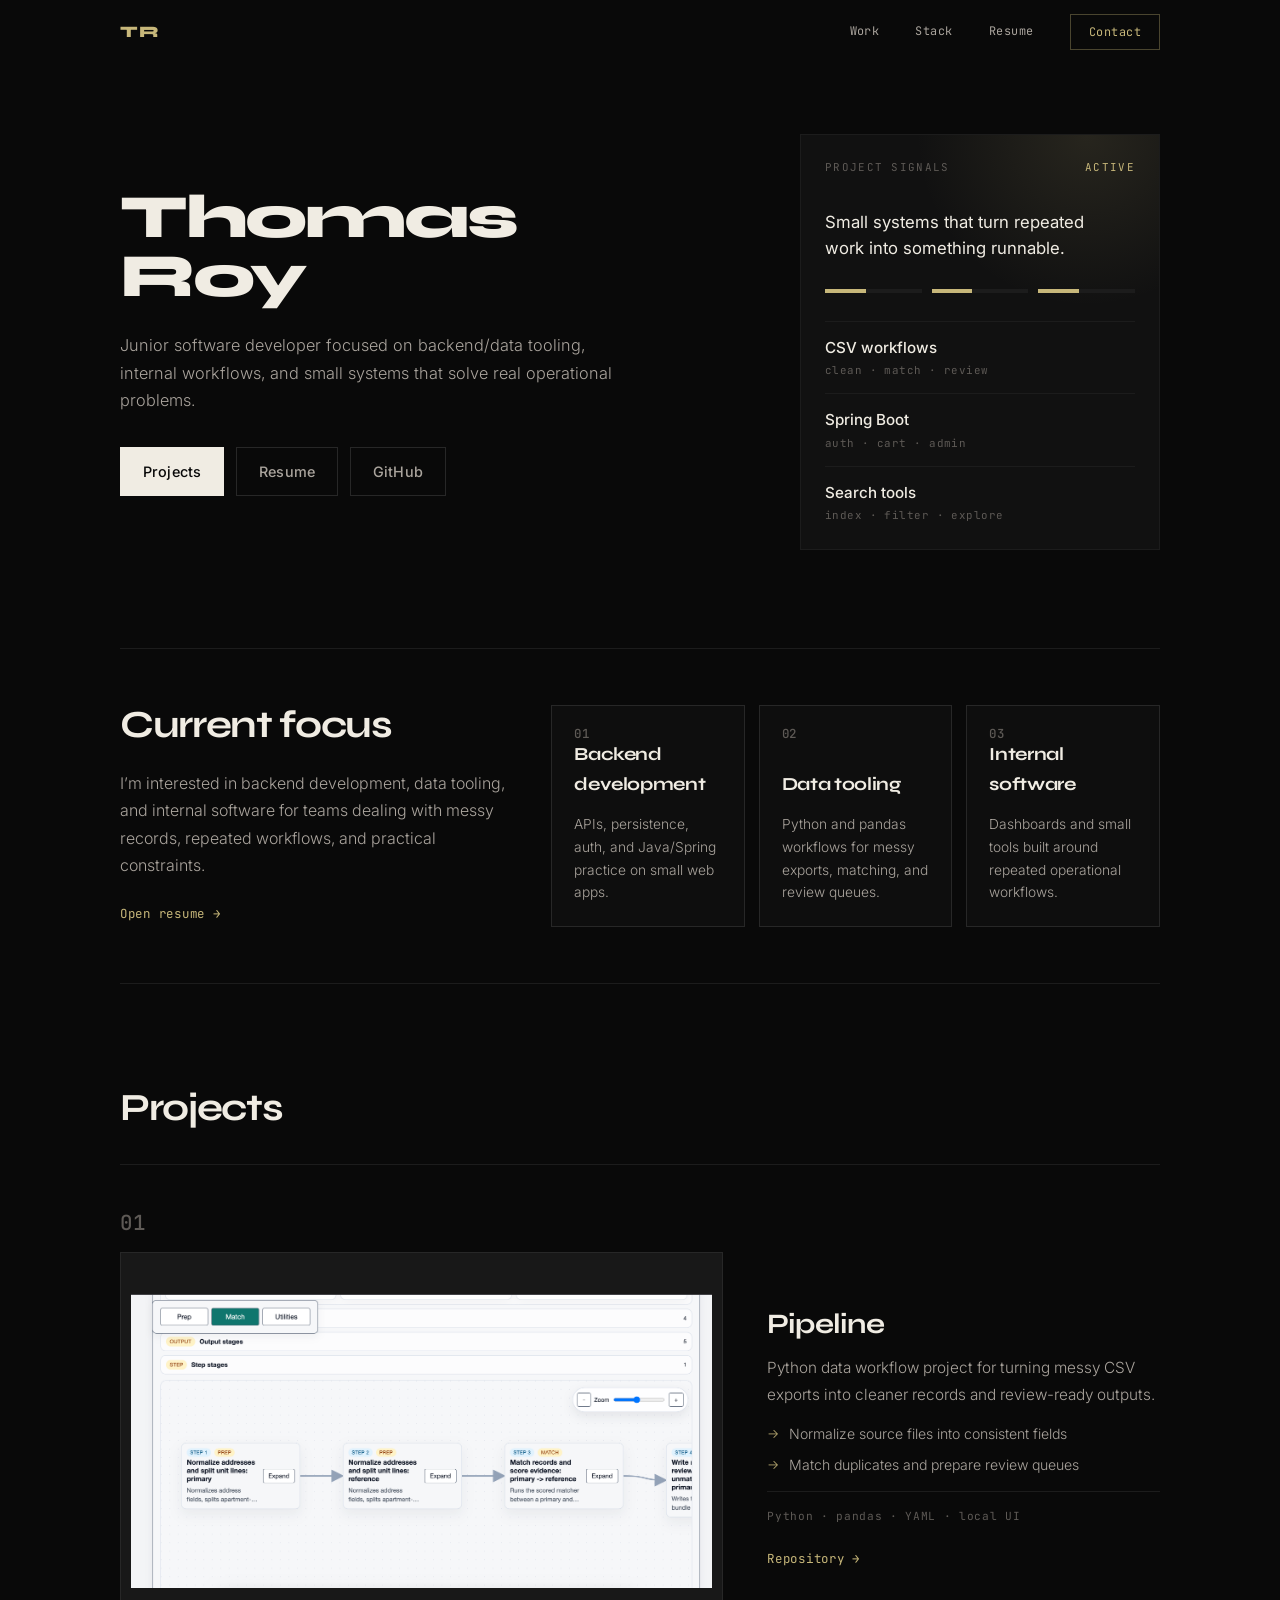
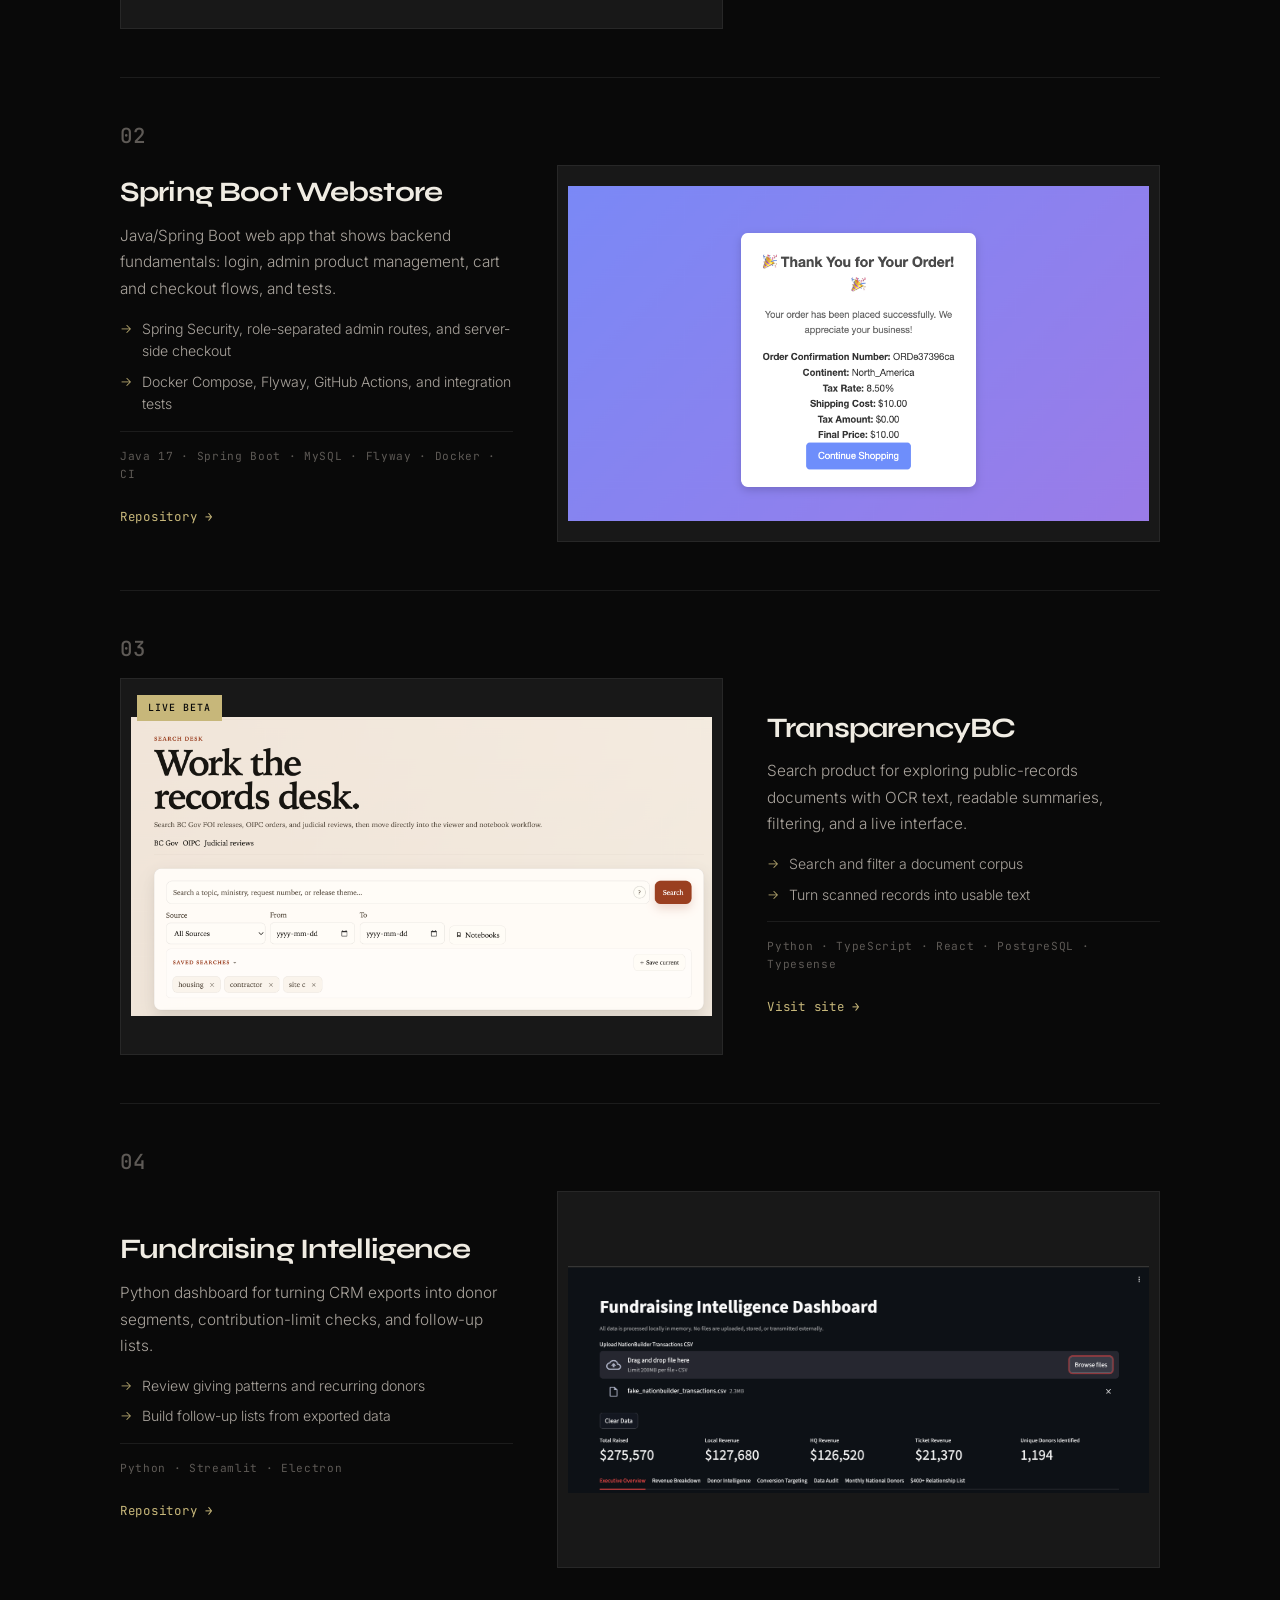
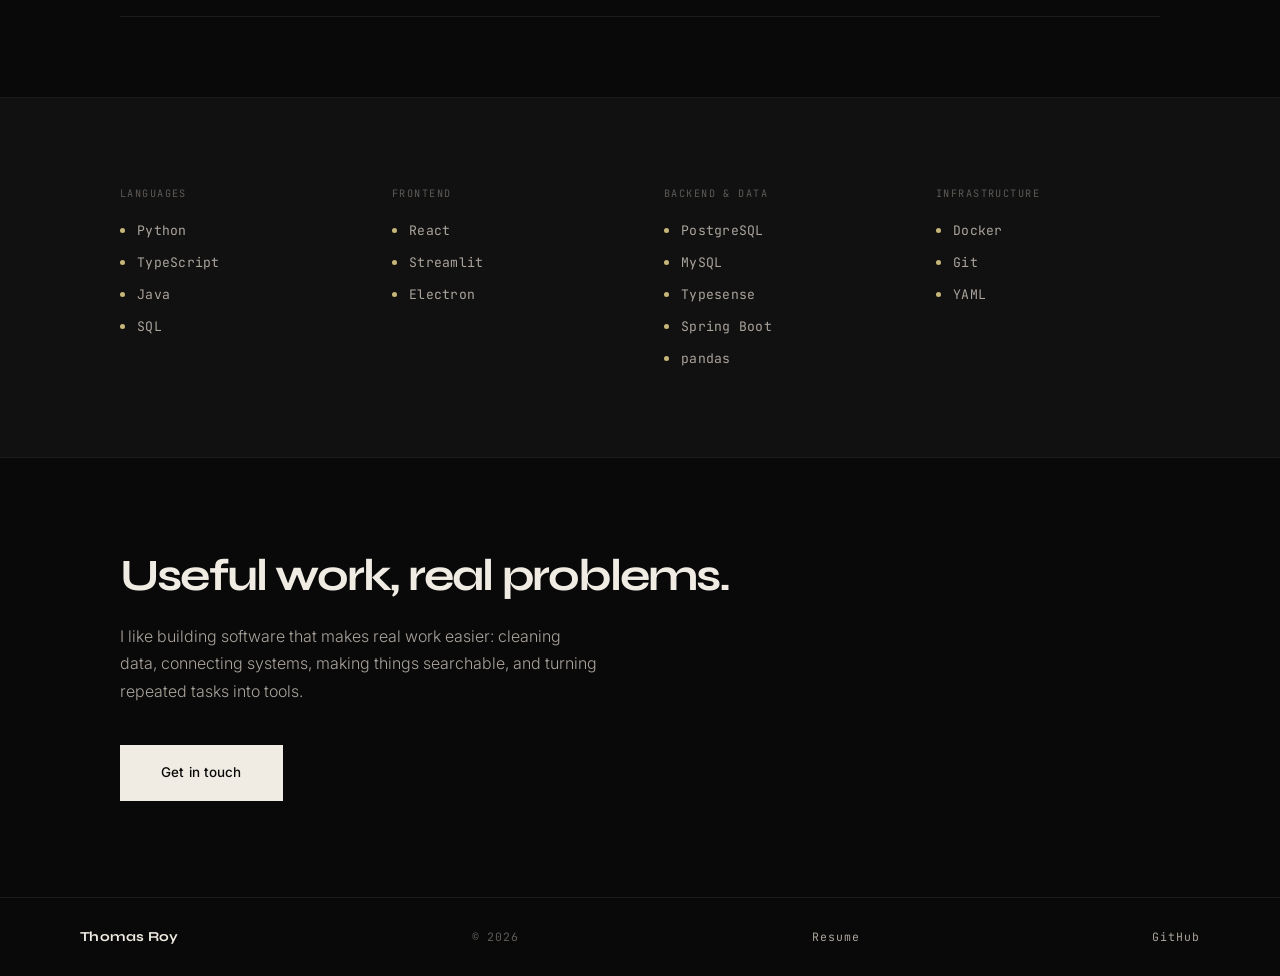
==== commit 043c06f2: "Remove hero feature numbers" ====
--- a/index.html
+++ b/index.html
@@ -57,17 +57,14 @@
                     </div>
                     <div class="hero-feature-list">
                         <div>
-                            <span>01</span>
                             <strong>CSV workflows</strong>
                             <small>clean · match · review</small>
                         </div>
                         <div>
-                            <span>02</span>
                             <strong>Spring Boot</strong>
                             <small>auth · cart · admin</small>
                         </div>
                         <div>
-                            <span>03</span>
                             <strong>Search tools</strong>
                             <small>index · filter · explore</small>
                         </div>
--- a/css/style.css
+++ b/css/style.css
@@ -286,18 +286,9 @@
 
 .hero-feature-list div {
     display: grid;
-    grid-template-columns: auto 1fr;
-    column-gap: 12px;
-    row-gap: 2px;
+    gap: 2px;
     padding-top: 14px;
     border-top: 1px solid var(--line);
-}
-
-.hero-feature-list span {
-    grid-row: span 2;
-    font-family: var(--font-mono);
-    font-size: 0.7rem;
-    color: var(--accent);
 }
 
 .hero-feature-list strong {
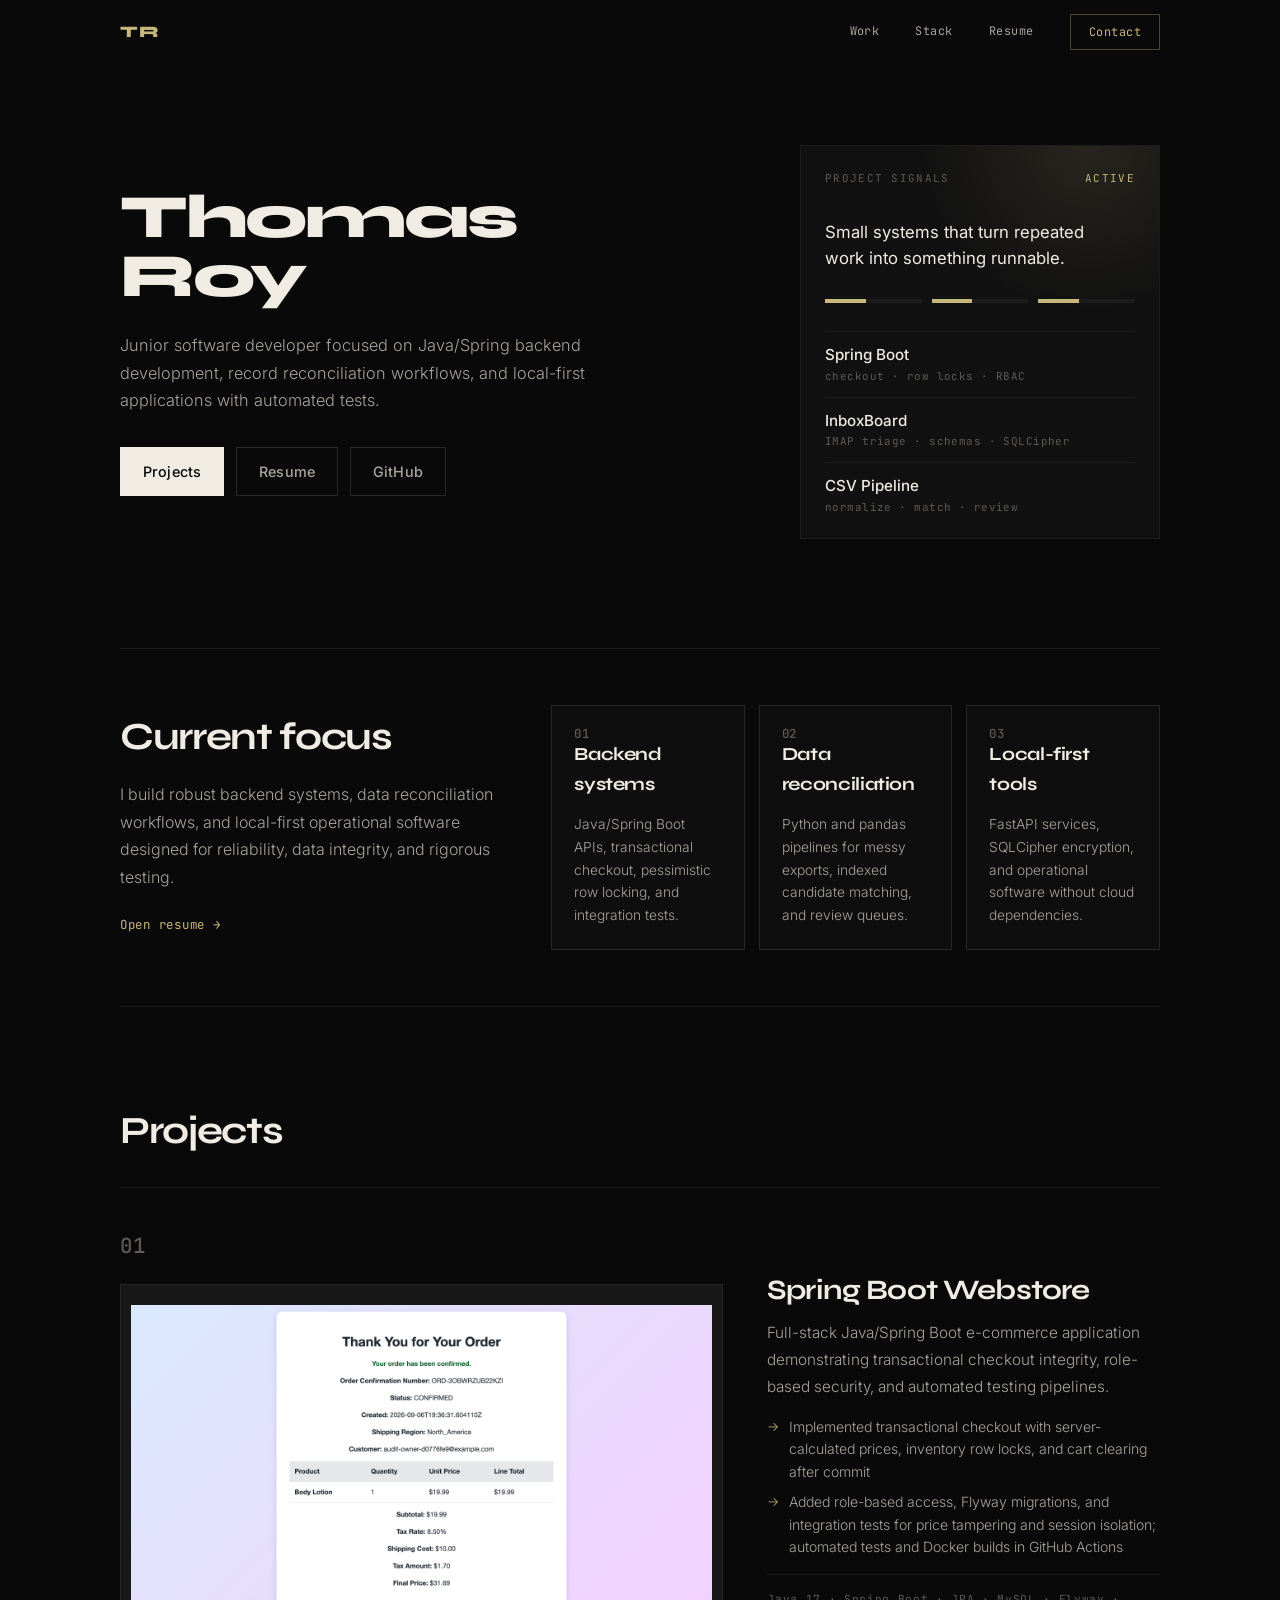
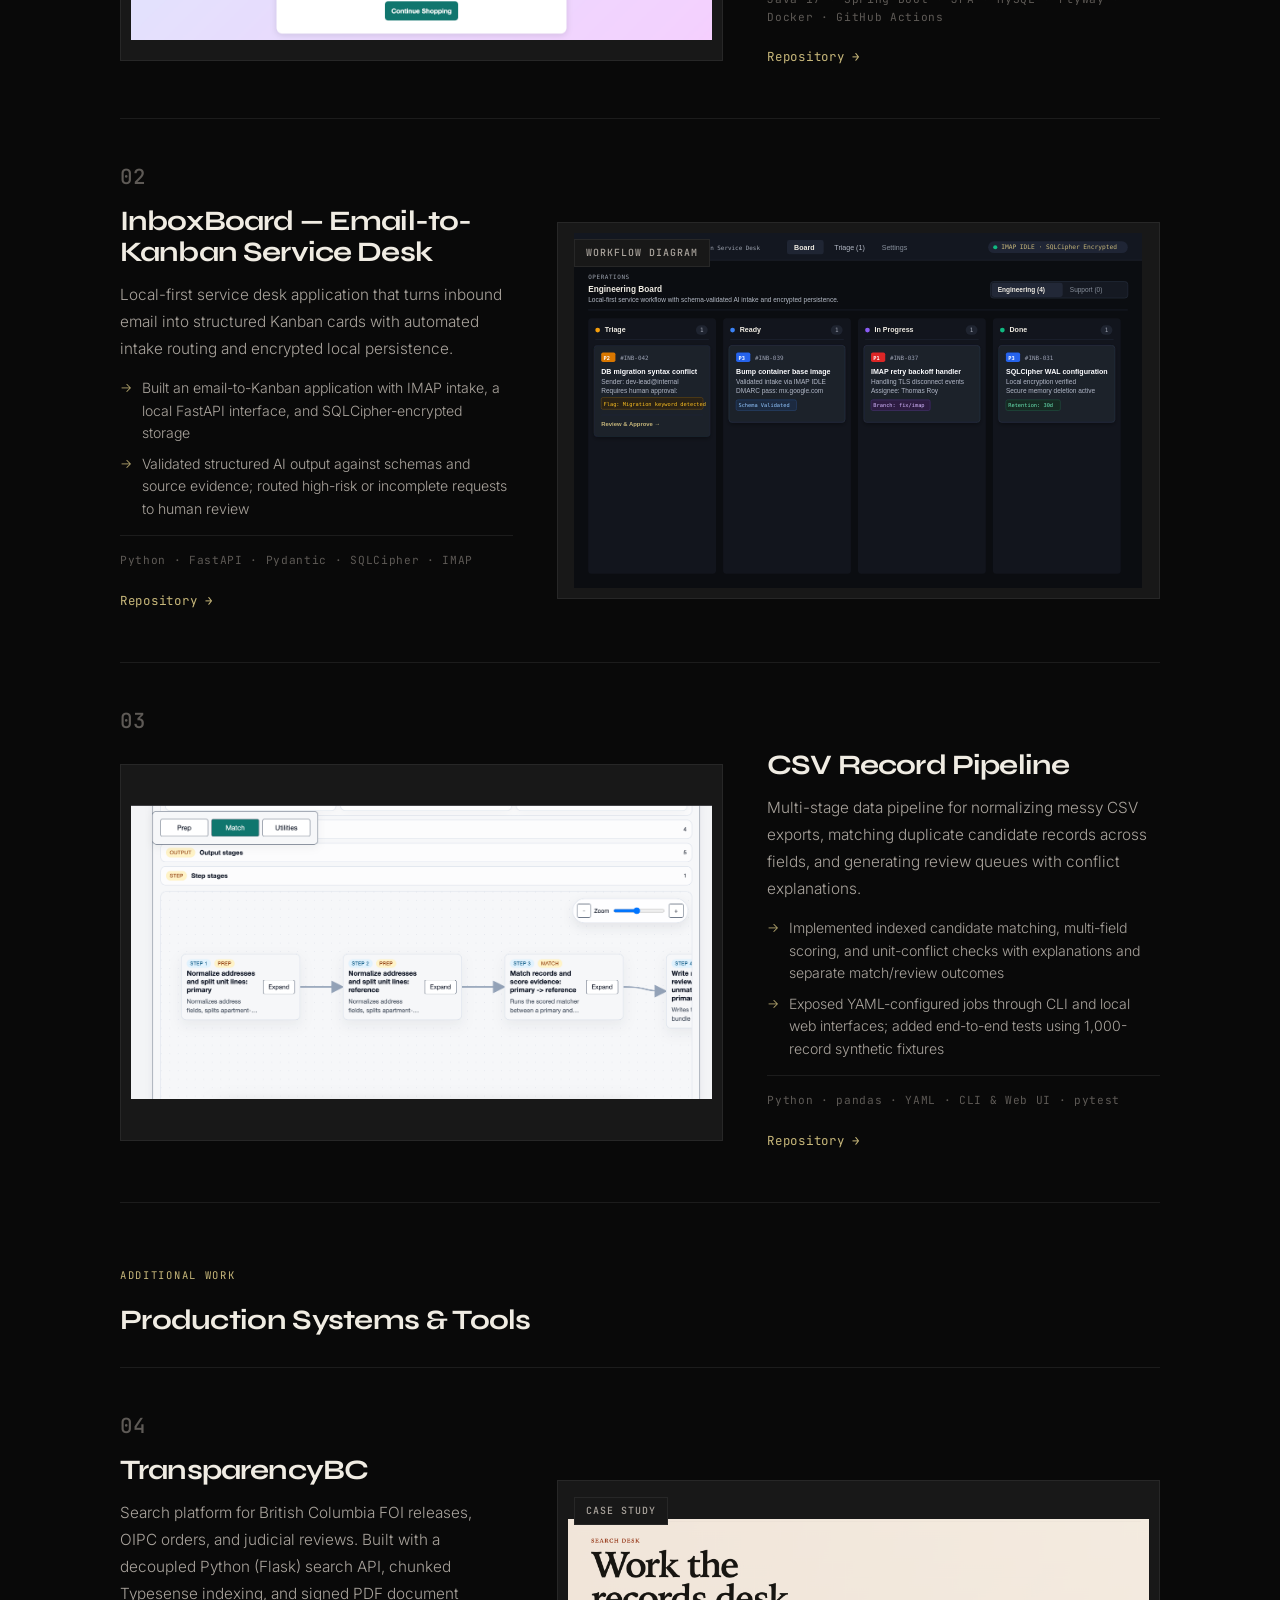
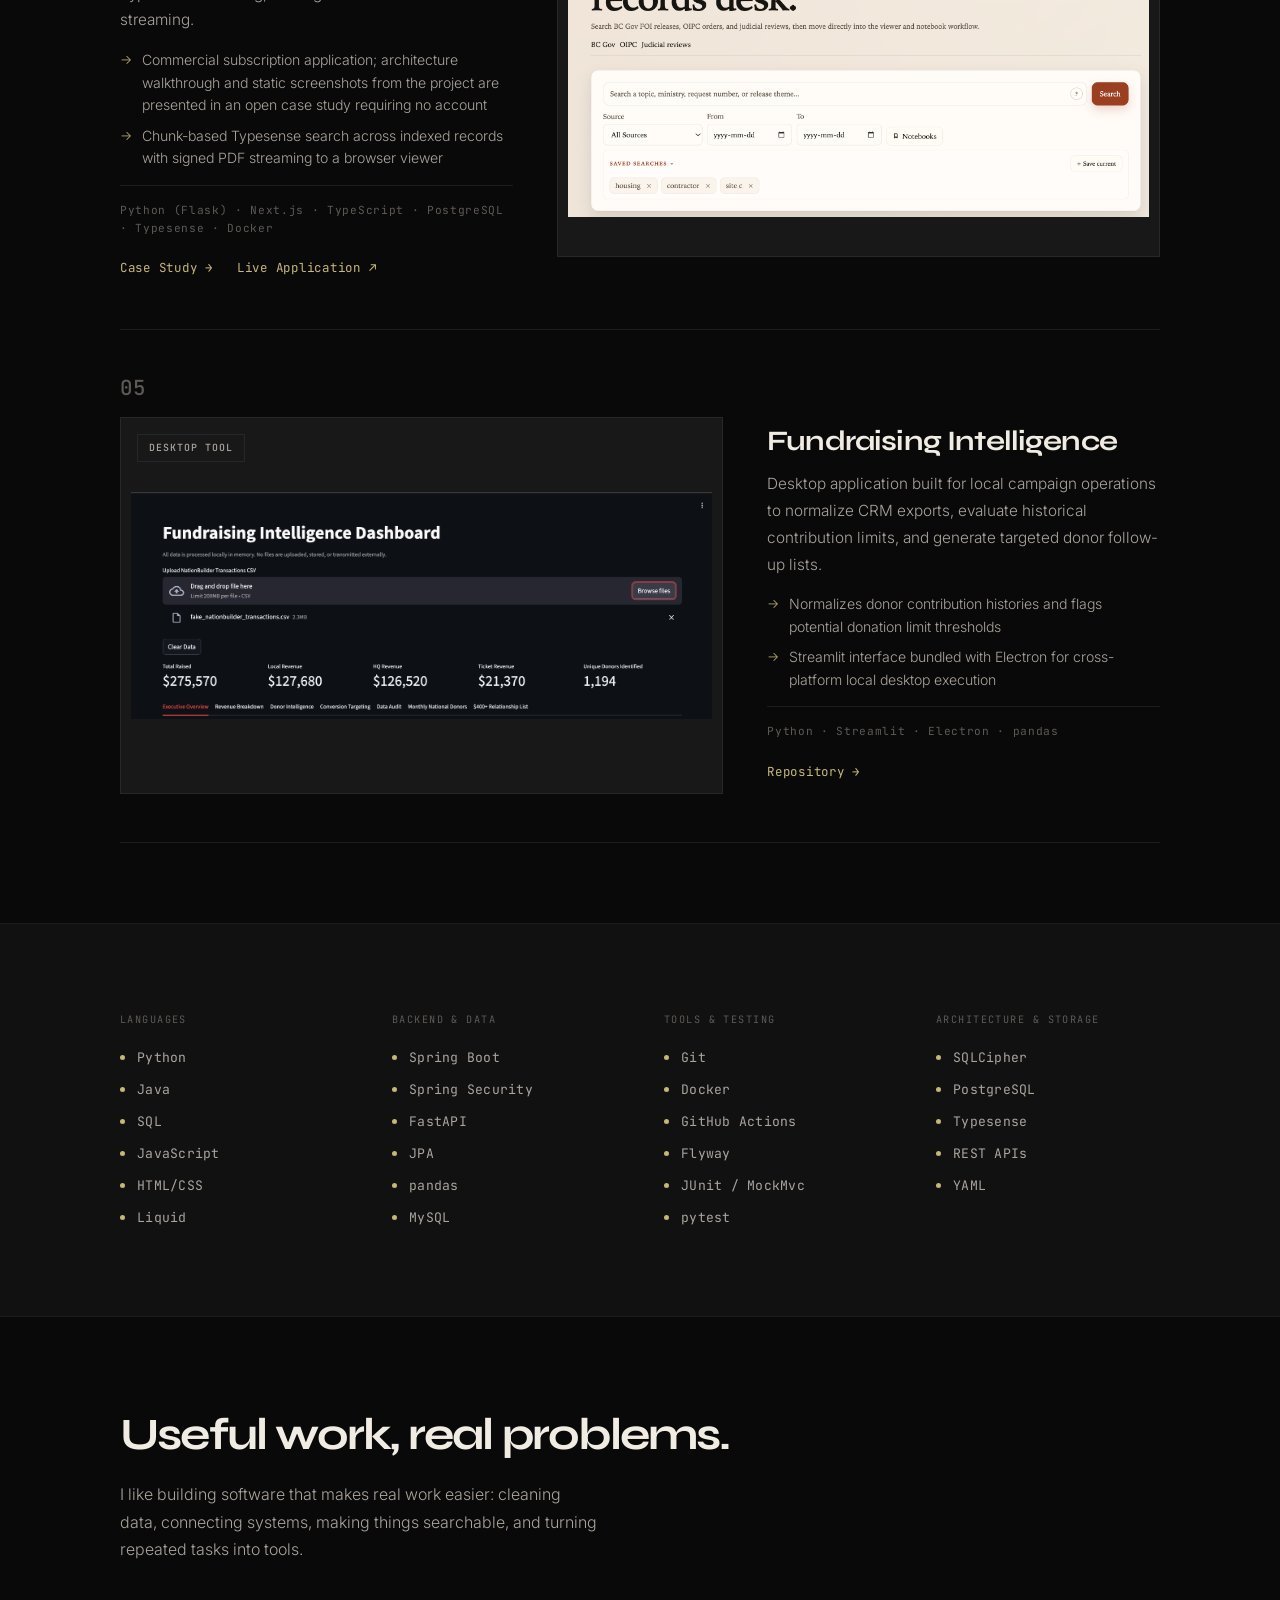
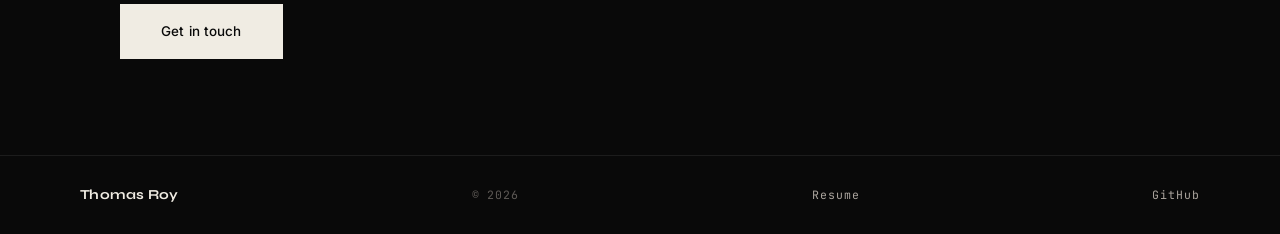
==== commit 9d6233d8: "Publish revised resume and verified project walkthroughs" ====
--- a/index.html
+++ b/index.html
@@ -3,8 +3,8 @@
 <head>
     <meta charset="UTF-8">
     <meta name="viewport" content="width=device-width, initial-scale=1.0">
-    <title>Thomas Roy — Software Engineer</title>
-    <meta name="description" content="Thomas Roy builds backend tools, search products, and workflow automation. Python, TypeScript, React, PostgreSQL.">
+    <title>Thomas Roy — Software Developer</title>
+    <meta name="description" content="Thomas Roy — Junior Software Developer. Java/Spring Boot backend development, Python data reconciliation, and local-first workflows.">
     <link rel="preconnect" href="https://fonts.googleapis.com">
     <link rel="preconnect" href="https://fonts.gstatic.com" crossorigin>
     <link href="https://fonts.googleapis.com/css2?family=Syne:wght@400;500;600;700;800&family=Inter:ital,wght@0,300;0,400;0,500;1,300&family=JetBrains+Mono:wght@400;500&display=swap" rel="stylesheet">
@@ -34,8 +34,8 @@
                 <div class="hero-text">
                     <h1 class="hero-name reveal" data-delay="80">Thomas<br>Roy</h1>
                     <p class="hero-desc reveal" data-delay="160">
-                        Junior software developer focused on backend/data tooling,
-                        internal workflows, and small systems that solve real operational problems.
+                        Junior software developer focused on Java/Spring backend development,
+                        record reconciliation workflows, and local-first applications with automated tests.
                     </p>
                     <div class="hero-actions reveal" data-delay="240">
                         <a href="#work" class="btn btn-primary">Projects</a>
@@ -57,16 +57,16 @@
                     </div>
                     <div class="hero-feature-list">
                         <div>
-                            <strong>CSV workflows</strong>
-                            <small>clean · match · review</small>
+                            <strong>Spring Boot</strong>
+                            <small>checkout · row locks · RBAC</small>
                         </div>
                         <div>
-                            <strong>Spring Boot</strong>
-                            <small>auth · cart · admin</small>
+                            <strong>InboxBoard</strong>
+                            <small>IMAP triage · schemas · SQLCipher</small>
                         </div>
                         <div>
-                            <strong>Search tools</strong>
-                            <small>index · filter · explore</small>
+                            <strong>CSV Pipeline</strong>
+                            <small>normalize · match · review</small>
                         </div>
                     </div>
                 </aside>
@@ -81,27 +81,27 @@
                 <div class="resume-story-copy reveal">
                     <h2 class="section-title">Current focus</h2>
                     <p>
-                        I’m interested in backend development, data tooling, and internal
-                        software for teams dealing with messy records, repeated workflows,
-                        and practical constraints.
+                        I build robust backend systems, data reconciliation workflows,
+                        and local-first operational software designed for reliability,
+                        data integrity, and rigorous testing.
                     </p>
                     <a href="resume/Thomas_Roy_Resume.pdf" class="project-link" target="_blank" rel="noreferrer">Open resume &#8594;</a>
                 </div>
                 <div class="resume-story-grid">
                     <article class="resume-card reveal" data-delay="80">
                         <span class="resume-card-num">01</span>
-                        <h3>Backend development</h3>
-                        <p>APIs, persistence, auth, and Java/Spring practice on small web apps.</p>
+                        <h3>Backend systems</h3>
+                        <p>Java/Spring Boot APIs, transactional checkout, pessimistic row locking, and integration tests.</p>
                     </article>
                     <article class="resume-card reveal" data-delay="160">
                         <span class="resume-card-num">02</span>
-                        <h3>Data tooling</h3>
-                        <p>Python and pandas workflows for messy exports, matching, and review queues.</p>
+                        <h3>Data reconciliation</h3>
+                        <p>Python and pandas pipelines for messy exports, indexed candidate matching, and review queues.</p>
                     </article>
                     <article class="resume-card reveal" data-delay="240">
                         <span class="resume-card-num">03</span>
-                        <h3>Internal software</h3>
-                        <p>Dashboards and small tools built around repeated operational workflows.</p>
+                        <h3>Local-first tools</h3>
+                        <p>FastAPI services, SQLCipher encryption, and operational software without cloud dependencies.</p>
                     </article>
                 </div>
             </div>
@@ -113,26 +113,78 @@
                 <h2 class="section-title">Projects</h2>
             </div>
 
-            <!-- 01 Pipeline -->
+            <!-- 01 Spring Boot Webstore -->
             <article class="project reveal">
                 <div class="project-meta">
                     <span class="project-num">01</span>
                 </div>
                 <div class="project-layout">
                     <div class="project-image-wrap">
-                        <img src="images/pipeline_preview.png" alt="Pipeline project preview" class="project-img">
-                    </div>
-                    <div class="project-body">
-                        <h3 class="project-title">Pipeline</h3>
-                        <p class="project-desc">
-                            Python data workflow project for turning messy CSV exports
-                            into cleaner records and review-ready outputs.
-                        </p>
-                        <ul class="project-list">
-                            <li>Normalize source files into consistent fields</li>
-                            <li>Match duplicates and prepare review queues</li>
-                        </ul>
-                        <p class="project-stack">Python · pandas · YAML · local UI</p>
+                        <img src="images/image4.png" alt="Spring Boot webstore order confirmation preview" class="project-img">
+                    </div>
+                    <div class="project-body">
+                        <h3 class="project-title">Spring Boot Webstore</h3>
+                        <p class="project-desc">
+                            Full-stack Java/Spring Boot e-commerce application demonstrating transactional checkout integrity, role-based security, and automated testing pipelines.
+                        </p>
+                        <ul class="project-list">
+                            <li>Implemented transactional checkout with server-calculated prices, inventory row locks, and cart clearing after commit</li>
+                            <li>Added role-based access, Flyway migrations, and integration tests for price tampering and session isolation; automated tests and Docker builds in GitHub Actions</li>
+                        </ul>
+                        <p class="project-stack">Java 17 · Spring Boot · JPA · MySQL · Flyway · Docker · GitHub Actions</p>
+                        <div class="project-links">
+                            <a href="https://github.com/ThomasRoyProjects/ExampleSpringbootWebstore" class="project-link" target="_blank" rel="noreferrer">Repository &#8594;</a>
+                        </div>
+                    </div>
+                </div>
+            </article>
+
+            <!-- 02 InboxBoard -->
+            <article class="project reveal">
+                <div class="project-meta">
+                    <span class="project-num">02</span>
+                </div>
+                <div class="project-layout project-layout-flip">
+                    <div class="project-image-wrap">
+                        <img src="images/inboxboard_preview.svg" alt="InboxBoard email-to-kanban workflow diagram" class="project-img">
+                        <span class="project-image-tag project-tag-secondary">Workflow diagram</span>
+                    </div>
+                    <div class="project-body">
+                        <h3 class="project-title">InboxBoard — Email-to-Kanban Service Desk</h3>
+                        <p class="project-desc">
+                            Local-first service desk application that turns inbound email into structured Kanban cards with automated intake routing and encrypted local persistence.
+                        </p>
+                        <ul class="project-list">
+                            <li>Built an email-to-Kanban application with IMAP intake, a local FastAPI interface, and SQLCipher-encrypted storage</li>
+                            <li>Validated structured AI output against schemas and source evidence; routed high-risk or incomplete requests to human review</li>
+                        </ul>
+                        <p class="project-stack">Python · FastAPI · Pydantic · SQLCipher · IMAP</p>
+                        <div class="project-links">
+                            <a href="https://github.com/ThomasRoyProjects/ai-service-request-triage" class="project-link" target="_blank" rel="noreferrer">Repository &#8594;</a>
+                        </div>
+                    </div>
+                </div>
+            </article>
+
+            <!-- 03 CSV Record Pipeline -->
+            <article class="project reveal">
+                <div class="project-meta">
+                    <span class="project-num">03</span>
+                </div>
+                <div class="project-layout">
+                    <div class="project-image-wrap">
+                        <img src="images/pipeline_preview.png" alt="CSV Record Pipeline workflow graph preview" class="project-img">
+                    </div>
+                    <div class="project-body">
+                        <h3 class="project-title">CSV Record Pipeline</h3>
+                        <p class="project-desc">
+                            Multi-stage data pipeline for normalizing messy CSV exports, matching duplicate candidate records across fields, and generating review queues with conflict explanations.
+                        </p>
+                        <ul class="project-list">
+                            <li>Implemented indexed candidate matching, multi-field scoring, and unit-conflict checks with explanations and separate match/review outcomes</li>
+                            <li>Exposed YAML-configured jobs through CLI and local web interfaces; added end-to-end tests using 1,000-record synthetic fixtures</li>
+                        </ul>
+                        <p class="project-stack">Python · pandas · YAML · CLI &amp; Web UI · pytest</p>
                         <div class="project-links">
                             <a href="https://github.com/ThomasRoyProjects/csv-record-pipeline" class="project-link" target="_blank" rel="noreferrer">Repository &#8594;</a>
                         </div>
@@ -140,81 +192,60 @@
                 </div>
             </article>
 
-            <!-- 02 Spring Boot Webstore -->
-            <article class="project reveal">
-                <div class="project-meta">
-                    <span class="project-num">02</span>
+            <!-- Secondary Projects Header -->
+            <div class="projects-secondary-header reveal">
+                <p class="section-label">Additional Work</p>
+                <h3 class="secondary-title">Production Systems &amp; Tools</h3>
+            </div>
+
+            <!-- 04 TransparencyBC -->
+            <article class="project project-secondary reveal">
+                <div class="project-meta">
+                    <span class="project-num">04</span>
                 </div>
                 <div class="project-layout project-layout-flip">
                     <div class="project-image-wrap">
-                        <img src="images/image4.png" alt="Spring Boot webstore preview" class="project-img">
-                    </div>
-                    <div class="project-body">
-                        <h3 class="project-title">Spring Boot Webstore</h3>
-                        <p class="project-desc">
-                            Java/Spring Boot web app that shows backend fundamentals:
-                            login, admin product management, cart and checkout flows, and tests.
-                        </p>
-                        <ul class="project-list">
-                            <li>Spring Security, role-separated admin routes, and server-side checkout</li>
-                            <li>Docker Compose, Flyway, GitHub Actions, and integration tests</li>
-                        </ul>
-                        <p class="project-stack">Java 17 · Spring Boot · MySQL · Flyway · Docker · CI</p>
-                        <div class="project-links">
-                            <a href="https://github.com/ThomasRoyProjects/ExampleSpringbootWebstore" class="project-link" target="_blank" rel="noreferrer">Repository &#8594;</a>
-                        </div>
-                    </div>
-                </div>
-            </article>
-
-            <!-- 03 TransparencyBC -->
-            <article class="project reveal">
-                <div class="project-meta">
-                    <span class="project-num">03</span>
+                        <img src="images/transparencybc_search.png" alt="TransparencyBC search interface static screenshot" class="project-img">
+                        <span class="project-image-tag project-tag-secondary">Case Study</span>
+                    </div>
+                    <div class="project-body">
+                        <h3 class="project-title">TransparencyBC</h3>
+                        <p class="project-desc">
+                            Search platform for British Columbia FOI releases, OIPC orders, and judicial reviews. Built with a decoupled Python (Flask) search API, chunked Typesense indexing, and signed PDF document streaming.
+                        </p>
+                        <ul class="project-list">
+                            <li>Commercial subscription application; architecture walkthrough and static screenshots from the project are presented in an open case study requiring no account</li>
+                            <li>Chunk-based Typesense search across indexed records with signed PDF streaming to a browser viewer</li>
+                        </ul>
+                        <p class="project-stack">Python (Flask) · Next.js · TypeScript · PostgreSQL · Typesense · Docker</p>
+                        <div class="project-links">
+                            <a href="transparencybc.html" class="project-link">Case Study &#8594;</a>
+                            <a href="https://transparencybc.com/" class="project-link" target="_blank" rel="noreferrer">Live Application &#8599;</a>
+                        </div>
+                    </div>
+                </div>
+            </article>
+
+            <!-- 05 Fundraising Intelligence -->
+            <article class="project project-secondary reveal">
+                <div class="project-meta">
+                    <span class="project-num">05</span>
                 </div>
                 <div class="project-layout">
                     <div class="project-image-wrap">
-                        <img src="images/transparencybc_search.png" alt="TransparencyBC search interface" class="project-img">
-                        <span class="project-image-tag">Live beta</span>
-                    </div>
-                    <div class="project-body">
-                        <h3 class="project-title">TransparencyBC</h3>
-                        <p class="project-desc">
-                            Search product for exploring public-records documents with OCR text,
-                            readable summaries, filtering, and a live interface.
-                        </p>
-                        <ul class="project-list">
-                            <li>Search and filter a document corpus</li>
-                            <li>Turn scanned records into usable text</li>
-                        </ul>
-                        <p class="project-stack">Python · TypeScript · React · PostgreSQL · Typesense</p>
-                        <div class="project-links">
-                            <a href="https://transparencybc.com/" class="project-link" target="_blank" rel="noreferrer">Visit site &#8594;</a>
-                        </div>
-                    </div>
-                </div>
-            </article>
-
-            <!-- 04 Fundraising Intelligence -->
-            <article class="project reveal">
-                <div class="project-meta">
-                    <span class="project-num">04</span>
-                </div>
-                <div class="project-layout project-layout-flip">
-                    <div class="project-image-wrap">
-                        <img src="images/fundraising_dashboard_preview.png" alt="Fundraising Intelligence dashboard" class="project-img">
+                        <img src="images/fundraising_dashboard_preview.png" alt="Fundraising Intelligence dashboard preview" class="project-img">
+                        <span class="project-image-tag project-tag-secondary">Desktop Tool</span>
                     </div>
                     <div class="project-body">
                         <h3 class="project-title">Fundraising Intelligence</h3>
                         <p class="project-desc">
-                            Python dashboard for turning CRM exports into donor segments,
-                            contribution-limit checks, and follow-up lists.
-                        </p>
-                        <ul class="project-list">
-                            <li>Review giving patterns and recurring donors</li>
-                            <li>Build follow-up lists from exported data</li>
-                        </ul>
-                        <p class="project-stack">Python · Streamlit · Electron</p>
+                            Desktop application built for local campaign operations to normalize CRM exports, evaluate historical contribution limits, and generate targeted donor follow-up lists.
+                        </p>
+                        <ul class="project-list">
+                            <li>Normalizes donor contribution histories and flags potential donation limit thresholds</li>
+                            <li>Streamlit interface bundled with Electron for cross-platform local desktop execution</li>
+                        </ul>
+                        <p class="project-stack">Python · Streamlit · Electron · pandas</p>
                         <div class="project-links">
                             <a href="https://github.com/ThomasRoyProjects/Fundraising_Intelligence" class="project-link" target="_blank" rel="noreferrer">Repository &#8594;</a>
                         </div>
@@ -231,34 +262,42 @@
                         <p class="stack-group-label">Languages</p>
                         <div class="stack-tags">
                             <span class="tag">Python</span>
-                            <span class="tag">TypeScript</span>
                             <span class="tag">Java</span>
                             <span class="tag">SQL</span>
-                        </div>
-                    </div>
-                    <div class="stack-group">
-                        <p class="stack-group-label">Frontend</p>
-                        <div class="stack-tags">
-                            <span class="tag">React</span>
-                            <span class="tag">Streamlit</span>
-                            <span class="tag">Electron</span>
+                            <span class="tag">JavaScript</span>
+                            <span class="tag">HTML/CSS</span>
+                            <span class="tag">Liquid</span>
                         </div>
                     </div>
                     <div class="stack-group">
                         <p class="stack-group-label">Backend &amp; Data</p>
                         <div class="stack-tags">
+                            <span class="tag">Spring Boot</span>
+                            <span class="tag">Spring Security</span>
+                            <span class="tag">FastAPI</span>
+                            <span class="tag">JPA</span>
+                            <span class="tag">pandas</span>
+                            <span class="tag">MySQL</span>
+                        </div>
+                    </div>
+                    <div class="stack-group">
+                        <p class="stack-group-label">Tools &amp; Testing</p>
+                        <div class="stack-tags">
+                            <span class="tag">Git</span>
+                            <span class="tag">Docker</span>
+                            <span class="tag">GitHub Actions</span>
+                            <span class="tag">Flyway</span>
+                            <span class="tag">JUnit / MockMvc</span>
+                            <span class="tag">pytest</span>
+                        </div>
+                    </div>
+                    <div class="stack-group">
+                        <p class="stack-group-label">Architecture &amp; Storage</p>
+                        <div class="stack-tags">
+                            <span class="tag">SQLCipher</span>
                             <span class="tag">PostgreSQL</span>
-                            <span class="tag">MySQL</span>
                             <span class="tag">Typesense</span>
-                            <span class="tag">Spring Boot</span>
-                            <span class="tag">pandas</span>
-                        </div>
-                    </div>
-                    <div class="stack-group">
-                        <p class="stack-group-label">Infrastructure</p>
-                        <div class="stack-tags">
-                            <span class="tag">Docker</span>
-                            <span class="tag">Git</span>
+                            <span class="tag">REST APIs</span>
                             <span class="tag">YAML</span>
                         </div>
                     </div>
--- a/css/style.css
+++ b/css/style.css
@@ -285,8 +285,9 @@
 }
 
 .hero-feature-list div {
-    display: grid;
-    gap: 2px;
+    display: flex;
+    flex-direction: column;
+    gap: 6px;
     padding-top: 14px;
     border-top: 1px solid var(--line);
 }
@@ -294,11 +295,13 @@
 .hero-feature-list strong {
     font-size: 0.95rem;
     font-weight: 500;
+    line-height: 1.15;
 }
 
 .hero-feature-list small {
     font-family: var(--font-mono);
     font-size: 0.68rem;
+    line-height: 1.2;
     letter-spacing: 0.04em;
     color: var(--muted);
 }
@@ -694,7 +697,11 @@
 }
 
 .project-links {
-    margin-top: 4px;
+    margin-top: 6px;
+    display: flex;
+    gap: 24px;
+    flex-wrap: wrap;
+    align-items: center;
 }
 
 .project-link {
@@ -873,6 +880,365 @@
     transform: none;
 }
 
+/* ═══════════════════════════════════════════════════
+   SECONDARY PROJECTS
+═══════════════════════════════════════════════════ */
+.projects-secondary-header {
+    padding: 64px 0 24px;
+    border-bottom: 1px solid var(--line);
+}
+
+.secondary-title {
+    font-family: var(--font-display);
+    font-size: clamp(1.4rem, 2.2vw, 1.85rem);
+    font-weight: 700;
+    letter-spacing: -0.025em;
+    color: var(--text);
+    margin-top: 4px;
+}
+
+.project-tag-secondary {
+    background: var(--bg-3);
+    color: var(--muted-2);
+    border: 1px solid var(--line-2);
+}
+
+
+/* ═══════════════════════════════════════════════════
+   CASE STUDY PAGE (TransparencyBC)
+═══════════════════════════════════════════════════ */
+.case-study {
+    max-width: 1040px;
+    margin: 0 auto;
+    padding: 120px 40px 100px;
+}
+
+.case-study-hero {
+    border-bottom: 1px solid var(--line);
+    padding-bottom: 56px;
+    margin-bottom: 56px;
+}
+
+.case-study-back {
+    display: inline-flex;
+    align-items: center;
+    gap: 8px;
+    font-family: var(--font-mono);
+    font-size: 0.76rem;
+    letter-spacing: 0.04em;
+    color: var(--muted-2);
+    margin-bottom: 28px;
+    transition: color 0.2s;
+}
+
+.case-study-back:hover {
+    color: var(--accent);
+}
+
+.case-study-title {
+    font-family: var(--font-display);
+    font-size: clamp(2.2rem, 4vw, 3.4rem);
+    font-weight: 800;
+    letter-spacing: -0.04em;
+    line-height: 1.05;
+    margin-bottom: 20px;
+}
+
+.case-study-lead {
+    font-size: clamp(1.05rem, 1.4vw, 1.25rem);
+    color: var(--muted-2);
+    font-weight: 300;
+    line-height: 1.68;
+    max-width: 68ch;
+    margin-bottom: 40px;
+}
+
+.case-study-meta-grid {
+    display: grid;
+    grid-template-columns: repeat(4, 1fr);
+    gap: 20px;
+    padding-top: 32px;
+    border-top: 1px solid var(--line);
+}
+
+.meta-item {
+    display: flex;
+    flex-direction: column;
+    gap: 6px;
+}
+
+.meta-item-label {
+    font-family: var(--font-mono);
+    font-size: 0.65rem;
+    letter-spacing: 0.12em;
+    text-transform: uppercase;
+    color: var(--muted);
+}
+
+.meta-item-value {
+    font-size: 0.88rem;
+    font-weight: 400;
+    color: var(--text);
+    line-height: 1.45;
+}
+
+/* System Boundaries & Access Callout */
+.boundaries-banner {
+    background: rgba(24, 24, 24, 0.65);
+    border: 1px solid var(--line-2);
+    border-left: 3px solid var(--accent);
+    padding: 28px 32px;
+    margin-bottom: 64px;
+}
+
+.boundaries-title {
+    font-family: var(--font-display);
+    font-size: 1.1rem;
+    font-weight: 700;
+    letter-spacing: -0.01em;
+    margin-bottom: 16px;
+}
+
+.boundaries-grid {
+    display: grid;
+    grid-template-columns: repeat(3, 1fr);
+    gap: 24px;
+}
+
+.boundary-card {
+    display: flex;
+    flex-direction: column;
+    gap: 8px;
+}
+
+.boundary-tag {
+    font-family: var(--font-mono);
+    font-size: 0.66rem;
+    letter-spacing: 0.08em;
+    text-transform: uppercase;
+    color: var(--accent);
+    font-weight: 600;
+}
+
+.boundary-card h4 {
+    font-family: var(--font-display);
+    font-size: 0.96rem;
+    font-weight: 600;
+    color: var(--text);
+}
+
+.boundary-card p {
+    font-size: 0.84rem;
+    color: var(--muted-2);
+    font-weight: 300;
+    line-height: 1.6;
+}
+
+/* Section Blocks */
+.case-section {
+    margin-bottom: 72px;
+}
+
+.case-section-header {
+    margin-bottom: 24px;
+}
+
+.case-section-title {
+    font-family: var(--font-display);
+    font-size: clamp(1.45rem, 2.2vw, 1.9rem);
+    font-weight: 700;
+    letter-spacing: -0.025em;
+    line-height: 1.15;
+    margin-bottom: 12px;
+}
+
+.case-prose {
+    font-size: 0.98rem;
+    color: var(--muted-2);
+    font-weight: 300;
+    line-height: 1.76;
+    margin-bottom: 20px;
+}
+
+.case-prose strong {
+    color: var(--text);
+    font-weight: 500;
+}
+
+/* Screenshot Figures */
+.case-figure {
+    margin: 36px 0 48px;
+    background: var(--bg-2);
+    border: 1px solid var(--line-2);
+    overflow: hidden;
+}
+
+.case-figure-img-wrap {
+    padding: 16px;
+    background: var(--bg-3);
+    border-bottom: 1px solid var(--line);
+    display: flex;
+    justify-content: center;
+    align-items: center;
+}
+
+.case-figure-img {
+    width: 100%;
+    height: auto;
+    display: block;
+    border: 1px solid var(--line);
+}
+
+.case-figure-caption {
+    padding: 18px 24px;
+    display: flex;
+    flex-direction: column;
+    gap: 6px;
+    background: var(--bg-2);
+}
+
+.caption-label-row {
+    display: flex;
+    align-items: center;
+    justify-content: space-between;
+    gap: 12px;
+    flex-wrap: wrap;
+}
+
+.caption-title {
+    font-family: var(--font-mono);
+    font-size: 0.78rem;
+    letter-spacing: 0.04em;
+    font-weight: 600;
+    color: var(--accent);
+}
+
+.caption-tag {
+    font-family: var(--font-mono);
+    font-size: 0.65rem;
+    letter-spacing: 0.08em;
+    text-transform: uppercase;
+    color: var(--muted-2);
+    background: var(--bg);
+    padding: 3px 8px;
+    border: 1px solid var(--line);
+}
+
+.caption-desc {
+    font-size: 0.86rem;
+    color: var(--muted-2);
+    line-height: 1.6;
+    font-weight: 300;
+}
+
+/* Architecture Flow / Diagram */
+.arch-diagram {
+    background: var(--bg-2);
+    border: 1px solid var(--line-2);
+    padding: 32px;
+    margin: 32px 0 40px;
+}
+
+.arch-flow {
+    display: grid;
+    grid-template-columns: repeat(3, 1fr);
+    gap: 20px;
+}
+
+.arch-stage {
+    background: var(--bg-3);
+    border: 1px solid var(--line);
+    padding: 22px;
+    display: flex;
+    flex-direction: column;
+    gap: 10px;
+}
+
+.arch-stage-num {
+    font-family: var(--font-mono);
+    font-size: 0.72rem;
+    font-weight: 600;
+    color: var(--accent);
+    letter-spacing: 0.06em;
+}
+
+.arch-stage h4 {
+    font-family: var(--font-display);
+    font-size: 1.05rem;
+    font-weight: 600;
+}
+
+.arch-stage p {
+    font-size: 0.84rem;
+    color: var(--muted-2);
+    line-height: 1.6;
+    font-weight: 300;
+}
+
+.arch-pills {
+    display: flex;
+    flex-wrap: wrap;
+    gap: 6px;
+    margin-top: 4px;
+}
+
+.arch-pill {
+    font-family: var(--font-mono);
+    font-size: 0.66rem;
+    padding: 3px 8px;
+    background: rgba(255, 255, 255, 0.04);
+    border: 1px solid var(--line-2);
+    color: var(--muted-2);
+}
+
+/* Decisions Grid */
+.decisions-grid {
+    display: grid;
+    grid-template-columns: repeat(2, 1fr);
+    gap: 20px;
+    margin: 28px 0;
+}
+
+.decision-card {
+    background: var(--bg-2);
+    border: 1px solid var(--line-2);
+    padding: 24px;
+    display: flex;
+    flex-direction: column;
+    gap: 10px;
+}
+
+.decision-card h4 {
+    font-family: var(--font-display);
+    font-size: 1.05rem;
+    font-weight: 600;
+    color: var(--text);
+}
+
+.decision-card p {
+    font-size: 0.86rem;
+    color: var(--muted-2);
+    line-height: 1.65;
+    font-weight: 300;
+}
+
+.decision-card strong {
+    color: var(--accent);
+    font-weight: 500;
+}
+
+/* Case Study Navigation / Actions */
+.case-study-footer-actions {
+    border-top: 1px solid var(--line);
+    padding-top: 48px;
+    margin-top: 64px;
+    display: flex;
+    justify-content: space-between;
+    align-items: center;
+    flex-wrap: wrap;
+    gap: 20px;
+}
+
 
 /* ═══════════════════════════════════════════════════
    RESPONSIVE — tablet
@@ -910,6 +1276,22 @@
     .stack-grid {
         grid-template-columns: repeat(2, 1fr);
         gap: 36px;
+    }
+
+    .case-study-meta-grid {
+        grid-template-columns: repeat(2, 1fr);
+        gap: 24px;
+    }
+    .boundaries-grid {
+        grid-template-columns: 1fr;
+        gap: 20px;
+    }
+    .arch-flow {
+        grid-template-columns: 1fr;
+        gap: 16px;
+    }
+    .decisions-grid {
+        grid-template-columns: 1fr;
     }
 }
 
@@ -946,4 +1328,24 @@
     .project-image-wrap {
         aspect-ratio: 4 / 3;
     }
-}
+
+    .case-study {
+        padding: 96px 24px 64px;
+    }
+    .case-study-meta-grid {
+        grid-template-columns: 1fr;
+        gap: 20px;
+    }
+    .case-figure-img-wrap {
+        padding: 8px;
+    }
+    .case-figure-caption {
+        padding: 14px 16px;
+    }
+    .boundaries-banner {
+        padding: 20px;
+    }
+    .arch-diagram {
+        padding: 20px;
+    }
+}
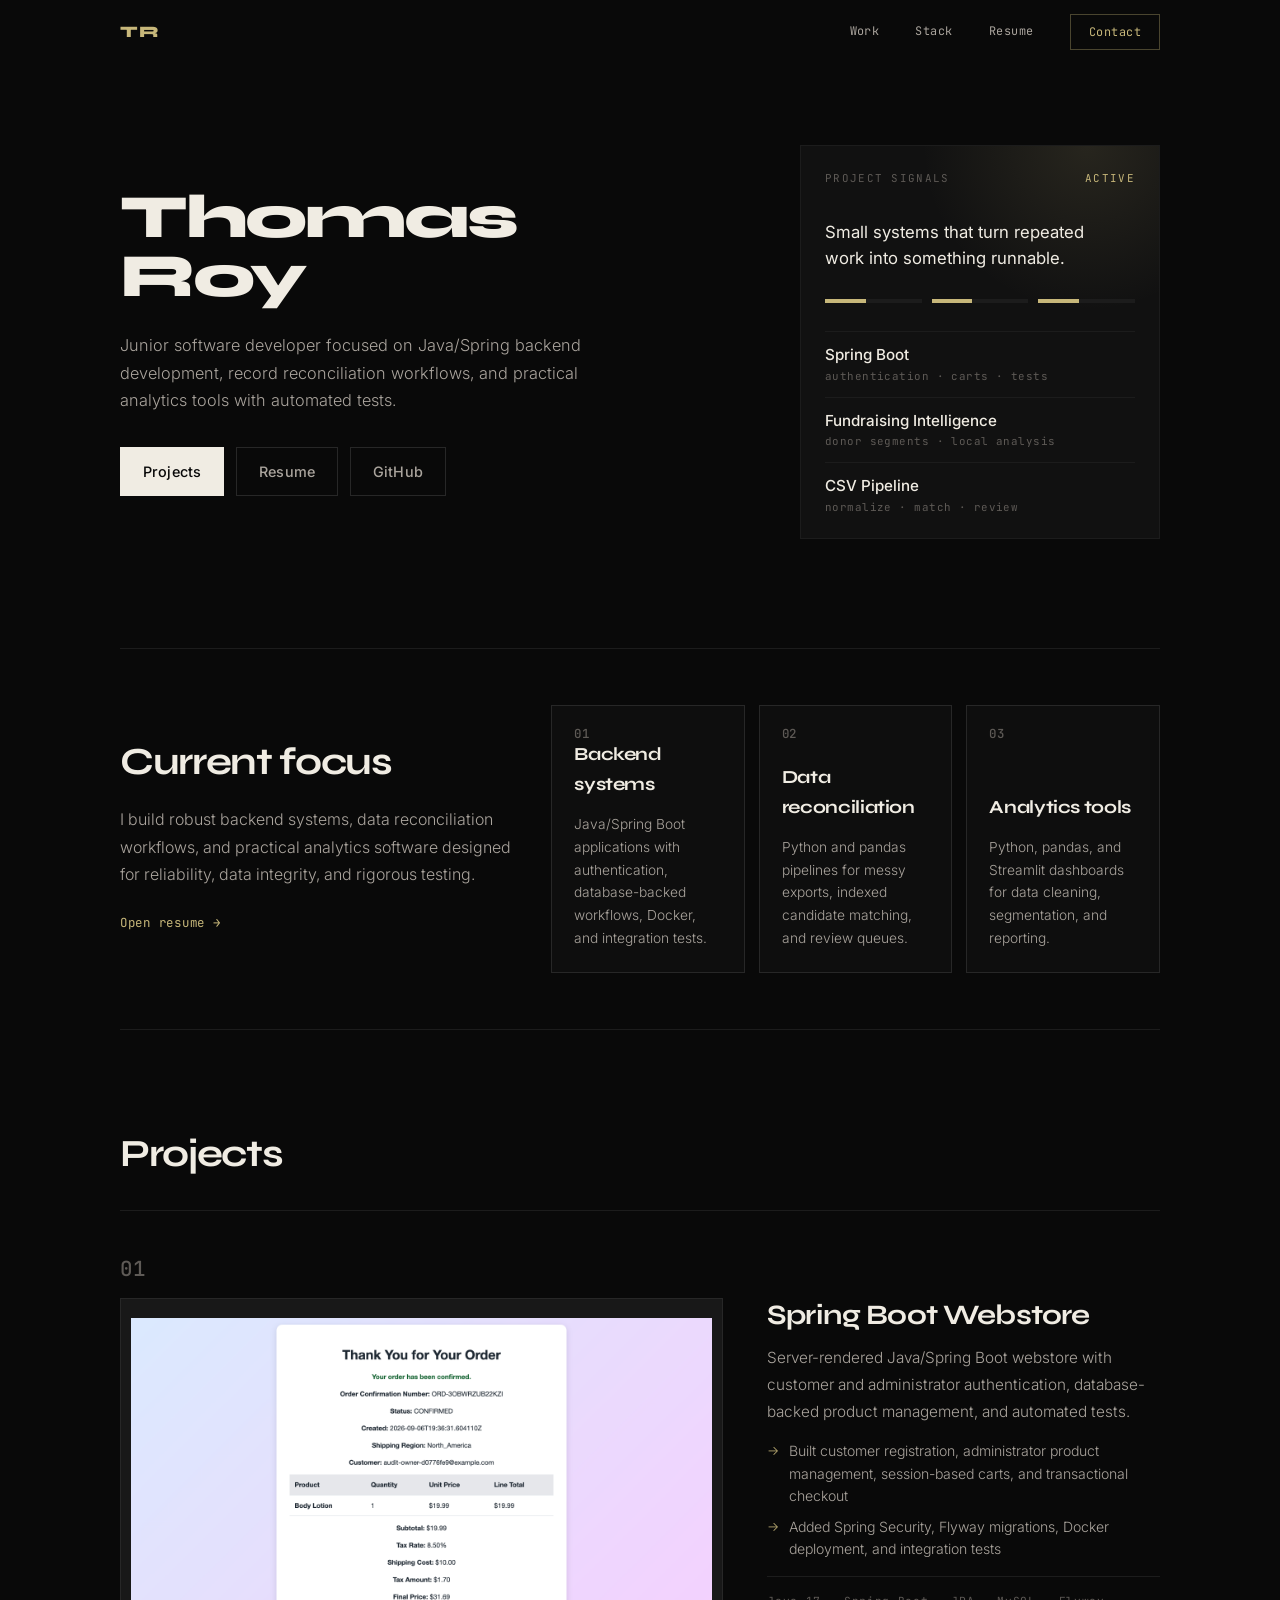
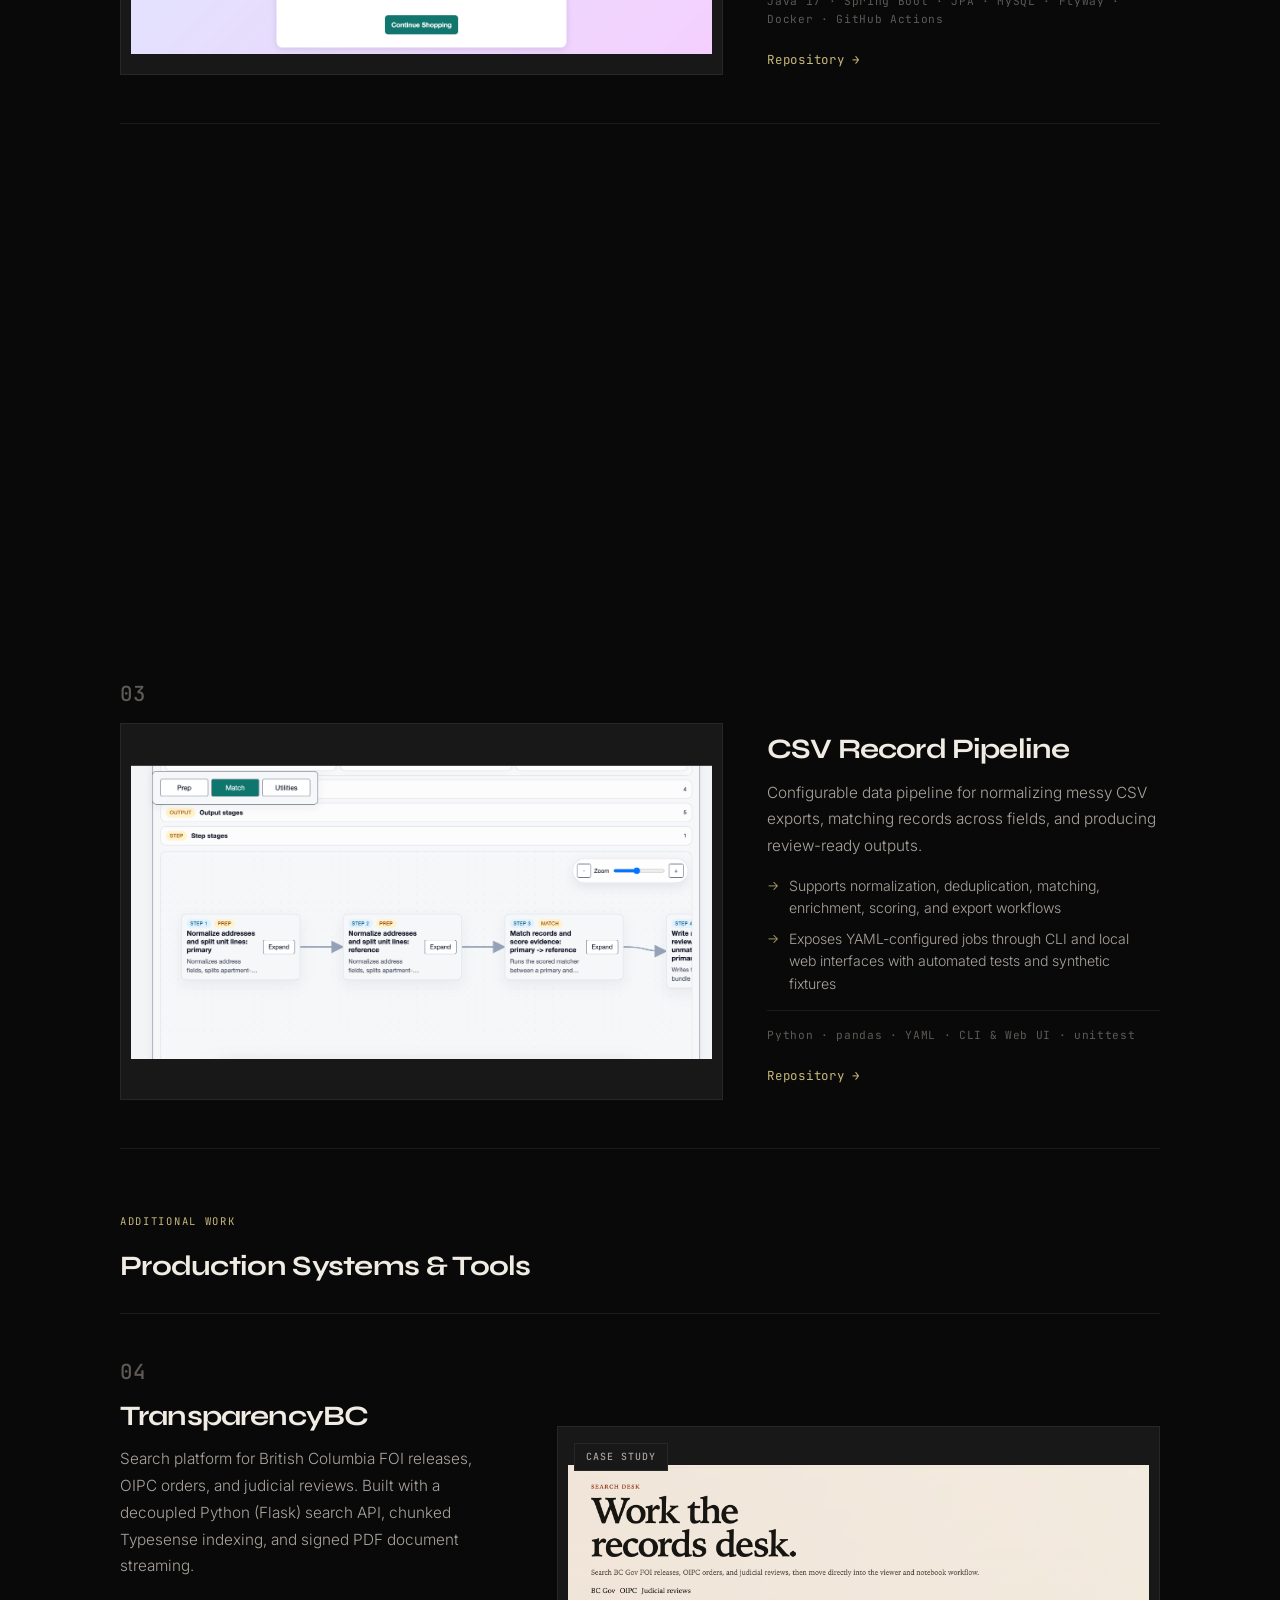
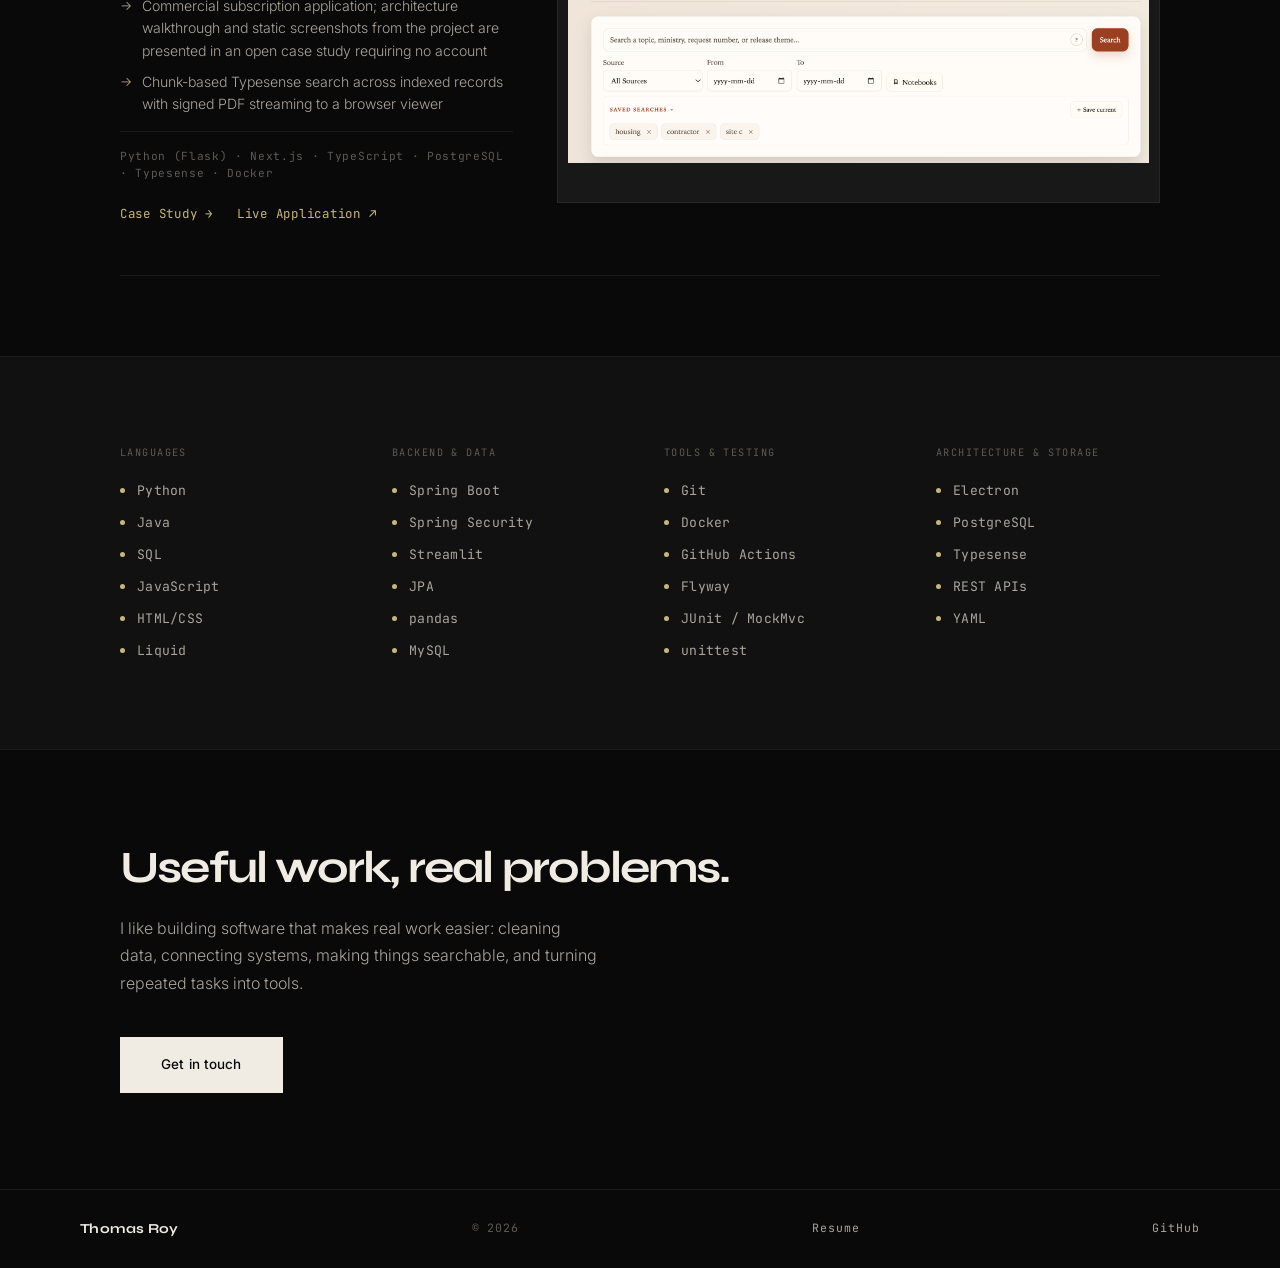
==== commit 3f3ecd5f: "Replace InboxBoard with defensible portfolio projects" ====
--- a/index.html
+++ b/index.html
@@ -4,7 +4,7 @@
     <meta charset="UTF-8">
     <meta name="viewport" content="width=device-width, initial-scale=1.0">
     <title>Thomas Roy — Software Developer</title>
-    <meta name="description" content="Thomas Roy — Junior Software Developer. Java/Spring Boot backend development, Python data reconciliation, and local-first workflows.">
+    <meta name="description" content="Thomas Roy — Junior Software Developer. Java/Spring Boot development, Python data reconciliation, and campaign analytics tools.">
     <link rel="preconnect" href="https://fonts.googleapis.com">
     <link rel="preconnect" href="https://fonts.gstatic.com" crossorigin>
     <link href="https://fonts.googleapis.com/css2?family=Syne:wght@400;500;600;700;800&family=Inter:ital,wght@0,300;0,400;0,500;1,300&family=JetBrains+Mono:wght@400;500&display=swap" rel="stylesheet">
@@ -35,7 +35,7 @@
                     <h1 class="hero-name reveal" data-delay="80">Thomas<br>Roy</h1>
                     <p class="hero-desc reveal" data-delay="160">
                         Junior software developer focused on Java/Spring backend development,
-                        record reconciliation workflows, and local-first applications with automated tests.
+                        record reconciliation workflows, and practical analytics tools with automated tests.
                     </p>
                     <div class="hero-actions reveal" data-delay="240">
                         <a href="#work" class="btn btn-primary">Projects</a>
@@ -58,11 +58,11 @@
                     <div class="hero-feature-list">
                         <div>
                             <strong>Spring Boot</strong>
-                            <small>checkout · row locks · RBAC</small>
+                            <small>authentication · carts · tests</small>
                         </div>
                         <div>
-                            <strong>InboxBoard</strong>
-                            <small>IMAP triage · schemas · SQLCipher</small>
+                            <strong>Fundraising Intelligence</strong>
+                            <small>donor segments · local analysis</small>
                         </div>
                         <div>
                             <strong>CSV Pipeline</strong>
@@ -82,7 +82,7 @@
                     <h2 class="section-title">Current focus</h2>
                     <p>
                         I build robust backend systems, data reconciliation workflows,
-                        and local-first operational software designed for reliability,
+                        and practical analytics software designed for reliability,
                         data integrity, and rigorous testing.
                     </p>
                     <a href="resume/Thomas_Roy_Resume.pdf" class="project-link" target="_blank" rel="noreferrer">Open resume &#8594;</a>
@@ -91,7 +91,7 @@
                     <article class="resume-card reveal" data-delay="80">
                         <span class="resume-card-num">01</span>
                         <h3>Backend systems</h3>
-                        <p>Java/Spring Boot APIs, transactional checkout, pessimistic row locking, and integration tests.</p>
+                        <p>Java/Spring Boot applications with authentication, database-backed workflows, Docker, and integration tests.</p>
                     </article>
                     <article class="resume-card reveal" data-delay="160">
                         <span class="resume-card-num">02</span>
@@ -100,8 +100,8 @@
                     </article>
                     <article class="resume-card reveal" data-delay="240">
                         <span class="resume-card-num">03</span>
-                        <h3>Local-first tools</h3>
-                        <p>FastAPI services, SQLCipher encryption, and operational software without cloud dependencies.</p>
+                        <h3>Analytics tools</h3>
+                        <p>Python, pandas, and Streamlit dashboards for data cleaning, segmentation, and reporting.</p>
                     </article>
                 </div>
             </div>
@@ -125,42 +125,42 @@
                     <div class="project-body">
                         <h3 class="project-title">Spring Boot Webstore</h3>
                         <p class="project-desc">
-                            Full-stack Java/Spring Boot e-commerce application demonstrating transactional checkout integrity, role-based security, and automated testing pipelines.
+                            Server-rendered Java/Spring Boot webstore with customer and administrator authentication, database-backed product management, and automated tests.
                         </p>
                         <ul class="project-list">
-                            <li>Implemented transactional checkout with server-calculated prices, inventory row locks, and cart clearing after commit</li>
-                            <li>Added role-based access, Flyway migrations, and integration tests for price tampering and session isolation; automated tests and Docker builds in GitHub Actions</li>
+                            <li>Built customer registration, administrator product management, session-based carts, and transactional checkout</li>
+                            <li>Added Spring Security, Flyway migrations, Docker deployment, and integration tests</li>
                         </ul>
                         <p class="project-stack">Java 17 · Spring Boot · JPA · MySQL · Flyway · Docker · GitHub Actions</p>
                         <div class="project-links">
-                            <a href="https://github.com/ThomasRoyProjects/ExampleSpringbootWebstore" class="project-link" target="_blank" rel="noreferrer">Repository &#8594;</a>
+                            <a href="https://github.com/ThomasRoyProjects/spring-boot-webstore" class="project-link" target="_blank" rel="noreferrer">Repository &#8594;</a>
                         </div>
                     </div>
                 </div>
             </article>
 
-            <!-- 02 InboxBoard -->
+            <!-- 02 Fundraising Intelligence -->
             <article class="project reveal">
                 <div class="project-meta">
                     <span class="project-num">02</span>
                 </div>
                 <div class="project-layout project-layout-flip">
                     <div class="project-image-wrap">
-                        <img src="images/inboxboard_preview.svg" alt="InboxBoard email-to-kanban workflow diagram" class="project-img">
-                        <span class="project-image-tag project-tag-secondary">Workflow diagram</span>
+                        <img src="images/fundraising_dashboard_preview.png" alt="Fundraising Intelligence dashboard preview" class="project-img">
+                        <span class="project-image-tag project-tag-secondary">Desktop Tool</span>
                     </div>
                     <div class="project-body">
-                        <h3 class="project-title">InboxBoard — Email-to-Kanban Service Desk</h3>
+                        <h3 class="project-title">Fundraising Intelligence</h3>
                         <p class="project-desc">
-                            Local-first service desk application that turns inbound email into structured Kanban cards with automated intake routing and encrypted local persistence.
+                            Local desktop dashboard that transforms NationBuilder transaction exports into campaign fundraising analysis without uploading donor data.
                         </p>
                         <ul class="project-list">
-                            <li>Built an email-to-Kanban application with IMAP intake, a local FastAPI interface, and SQLCipher-encrypted storage</li>
-                            <li>Validated structured AI output against schemas and source evidence; routed high-risk or incomplete requests to human review</li>
+                            <li>Calculates revenue breakdowns, donor segments, contribution-limit checks, and outreach lists</li>
+                            <li>Uses a Streamlit interface, synthetic demonstration data, automated processing tests, and Electron desktop packaging</li>
                         </ul>
-                        <p class="project-stack">Python · FastAPI · Pydantic · SQLCipher · IMAP</p>
+                        <p class="project-stack">Python · Streamlit · pandas · Electron · unittest</p>
                         <div class="project-links">
-                            <a href="https://github.com/ThomasRoyProjects/ai-service-request-triage" class="project-link" target="_blank" rel="noreferrer">Repository &#8594;</a>
+                            <a href="https://github.com/ThomasRoyProjects/Fundraising_Intelligence" class="project-link" target="_blank" rel="noreferrer">Repository &#8594;</a>
                         </div>
                     </div>
                 </div>
@@ -178,13 +178,13 @@
                     <div class="project-body">
                         <h3 class="project-title">CSV Record Pipeline</h3>
                         <p class="project-desc">
-                            Multi-stage data pipeline for normalizing messy CSV exports, matching duplicate candidate records across fields, and generating review queues with conflict explanations.
+                            Configurable data pipeline for normalizing messy CSV exports, matching records across fields, and producing review-ready outputs.
                         </p>
                         <ul class="project-list">
-                            <li>Implemented indexed candidate matching, multi-field scoring, and unit-conflict checks with explanations and separate match/review outcomes</li>
-                            <li>Exposed YAML-configured jobs through CLI and local web interfaces; added end-to-end tests using 1,000-record synthetic fixtures</li>
+                            <li>Supports normalization, deduplication, matching, enrichment, scoring, and export workflows</li>
+                            <li>Exposes YAML-configured jobs through CLI and local web interfaces with automated tests and synthetic fixtures</li>
                         </ul>
-                        <p class="project-stack">Python · pandas · YAML · CLI &amp; Web UI · pytest</p>
+                        <p class="project-stack">Python · pandas · YAML · CLI &amp; Web UI · unittest</p>
                         <div class="project-links">
                             <a href="https://github.com/ThomasRoyProjects/csv-record-pipeline" class="project-link" target="_blank" rel="noreferrer">Repository &#8594;</a>
                         </div>
@@ -226,32 +226,6 @@
                 </div>
             </article>
 
-            <!-- 05 Fundraising Intelligence -->
-            <article class="project project-secondary reveal">
-                <div class="project-meta">
-                    <span class="project-num">05</span>
-                </div>
-                <div class="project-layout">
-                    <div class="project-image-wrap">
-                        <img src="images/fundraising_dashboard_preview.png" alt="Fundraising Intelligence dashboard preview" class="project-img">
-                        <span class="project-image-tag project-tag-secondary">Desktop Tool</span>
-                    </div>
-                    <div class="project-body">
-                        <h3 class="project-title">Fundraising Intelligence</h3>
-                        <p class="project-desc">
-                            Desktop application built for local campaign operations to normalize CRM exports, evaluate historical contribution limits, and generate targeted donor follow-up lists.
-                        </p>
-                        <ul class="project-list">
-                            <li>Normalizes donor contribution histories and flags potential donation limit thresholds</li>
-                            <li>Streamlit interface bundled with Electron for cross-platform local desktop execution</li>
-                        </ul>
-                        <p class="project-stack">Python · Streamlit · Electron · pandas</p>
-                        <div class="project-links">
-                            <a href="https://github.com/ThomasRoyProjects/Fundraising_Intelligence" class="project-link" target="_blank" rel="noreferrer">Repository &#8594;</a>
-                        </div>
-                    </div>
-                </div>
-            </article>
         </section>
 
         <!-- ── STACK ─────────────────────────────────────── -->
@@ -274,7 +248,7 @@
                         <div class="stack-tags">
                             <span class="tag">Spring Boot</span>
                             <span class="tag">Spring Security</span>
-                            <span class="tag">FastAPI</span>
+                            <span class="tag">Streamlit</span>
                             <span class="tag">JPA</span>
                             <span class="tag">pandas</span>
                             <span class="tag">MySQL</span>
@@ -288,13 +262,13 @@
                             <span class="tag">GitHub Actions</span>
                             <span class="tag">Flyway</span>
                             <span class="tag">JUnit / MockMvc</span>
-                            <span class="tag">pytest</span>
+                            <span class="tag">unittest</span>
                         </div>
                     </div>
                     <div class="stack-group">
                         <p class="stack-group-label">Architecture &amp; Storage</p>
                         <div class="stack-tags">
-                            <span class="tag">SQLCipher</span>
+                            <span class="tag">Electron</span>
                             <span class="tag">PostgreSQL</span>
                             <span class="tag">Typesense</span>
                             <span class="tag">REST APIs</span>
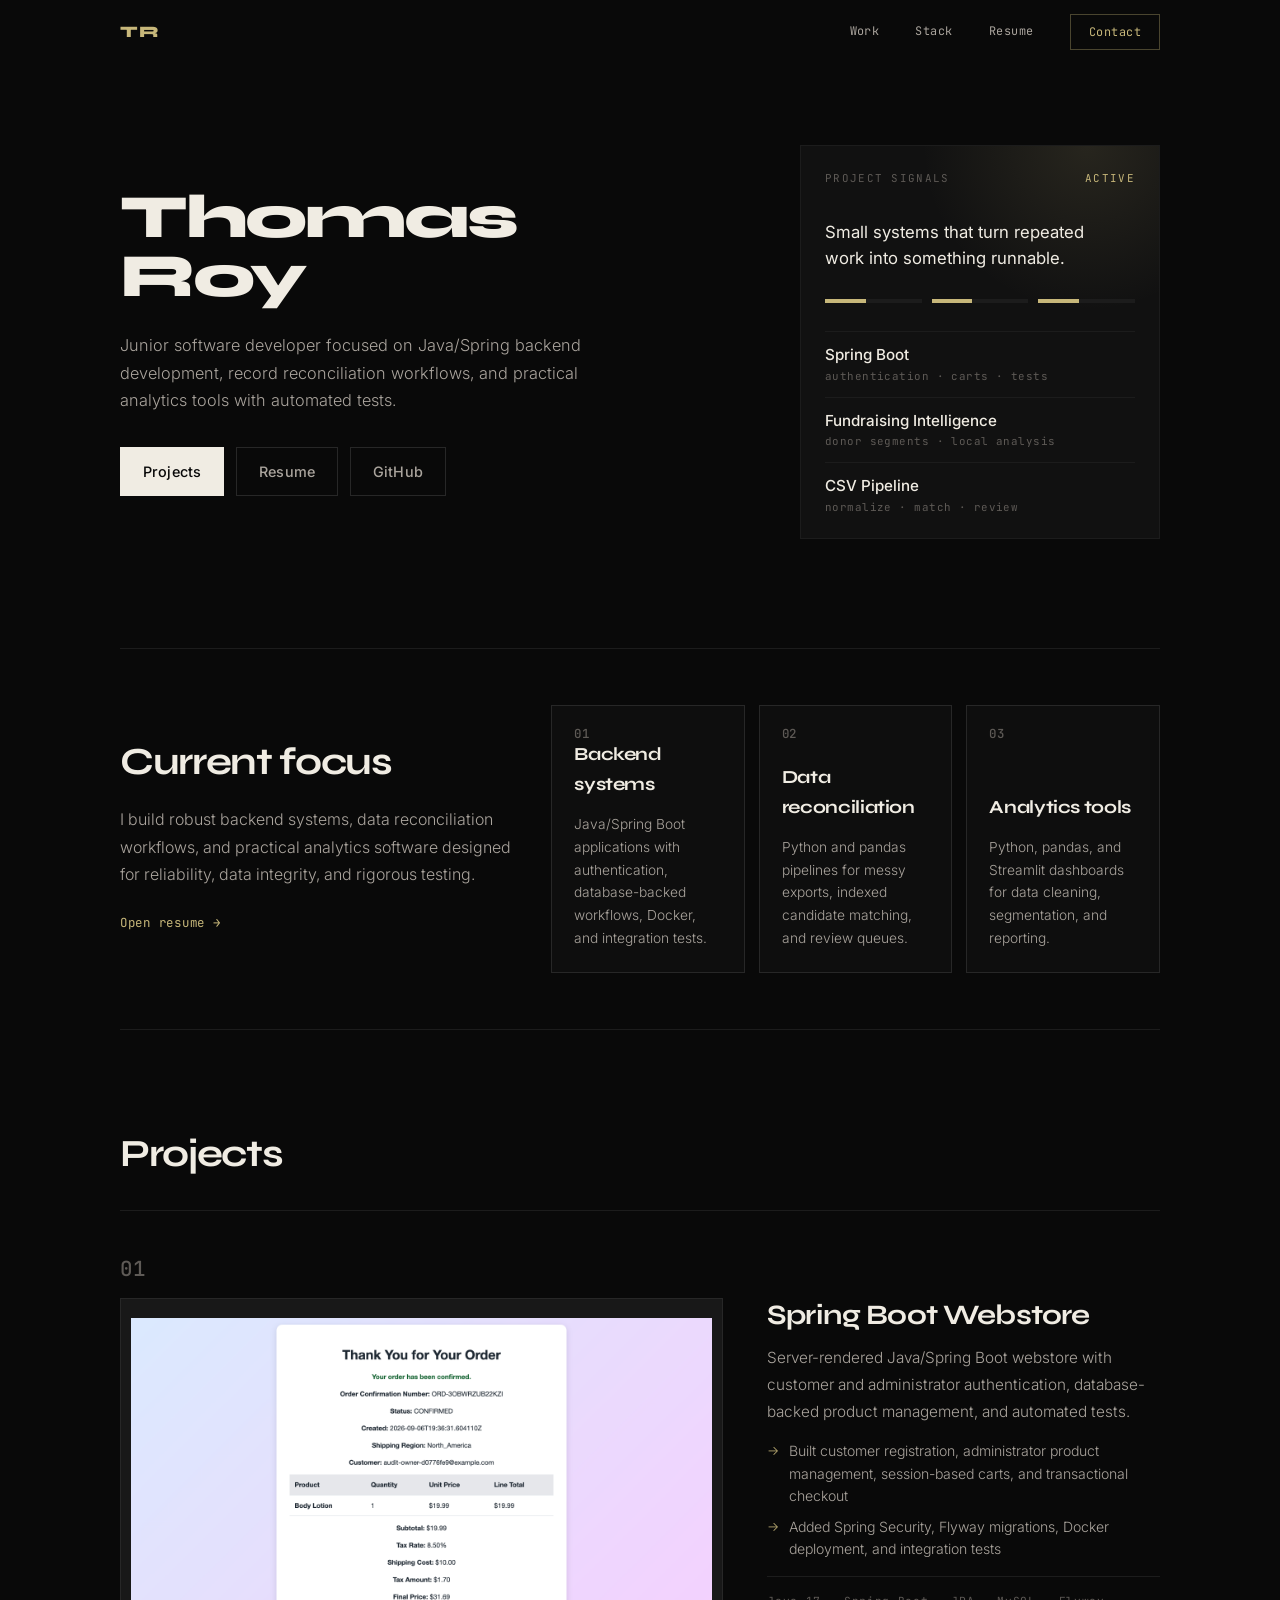
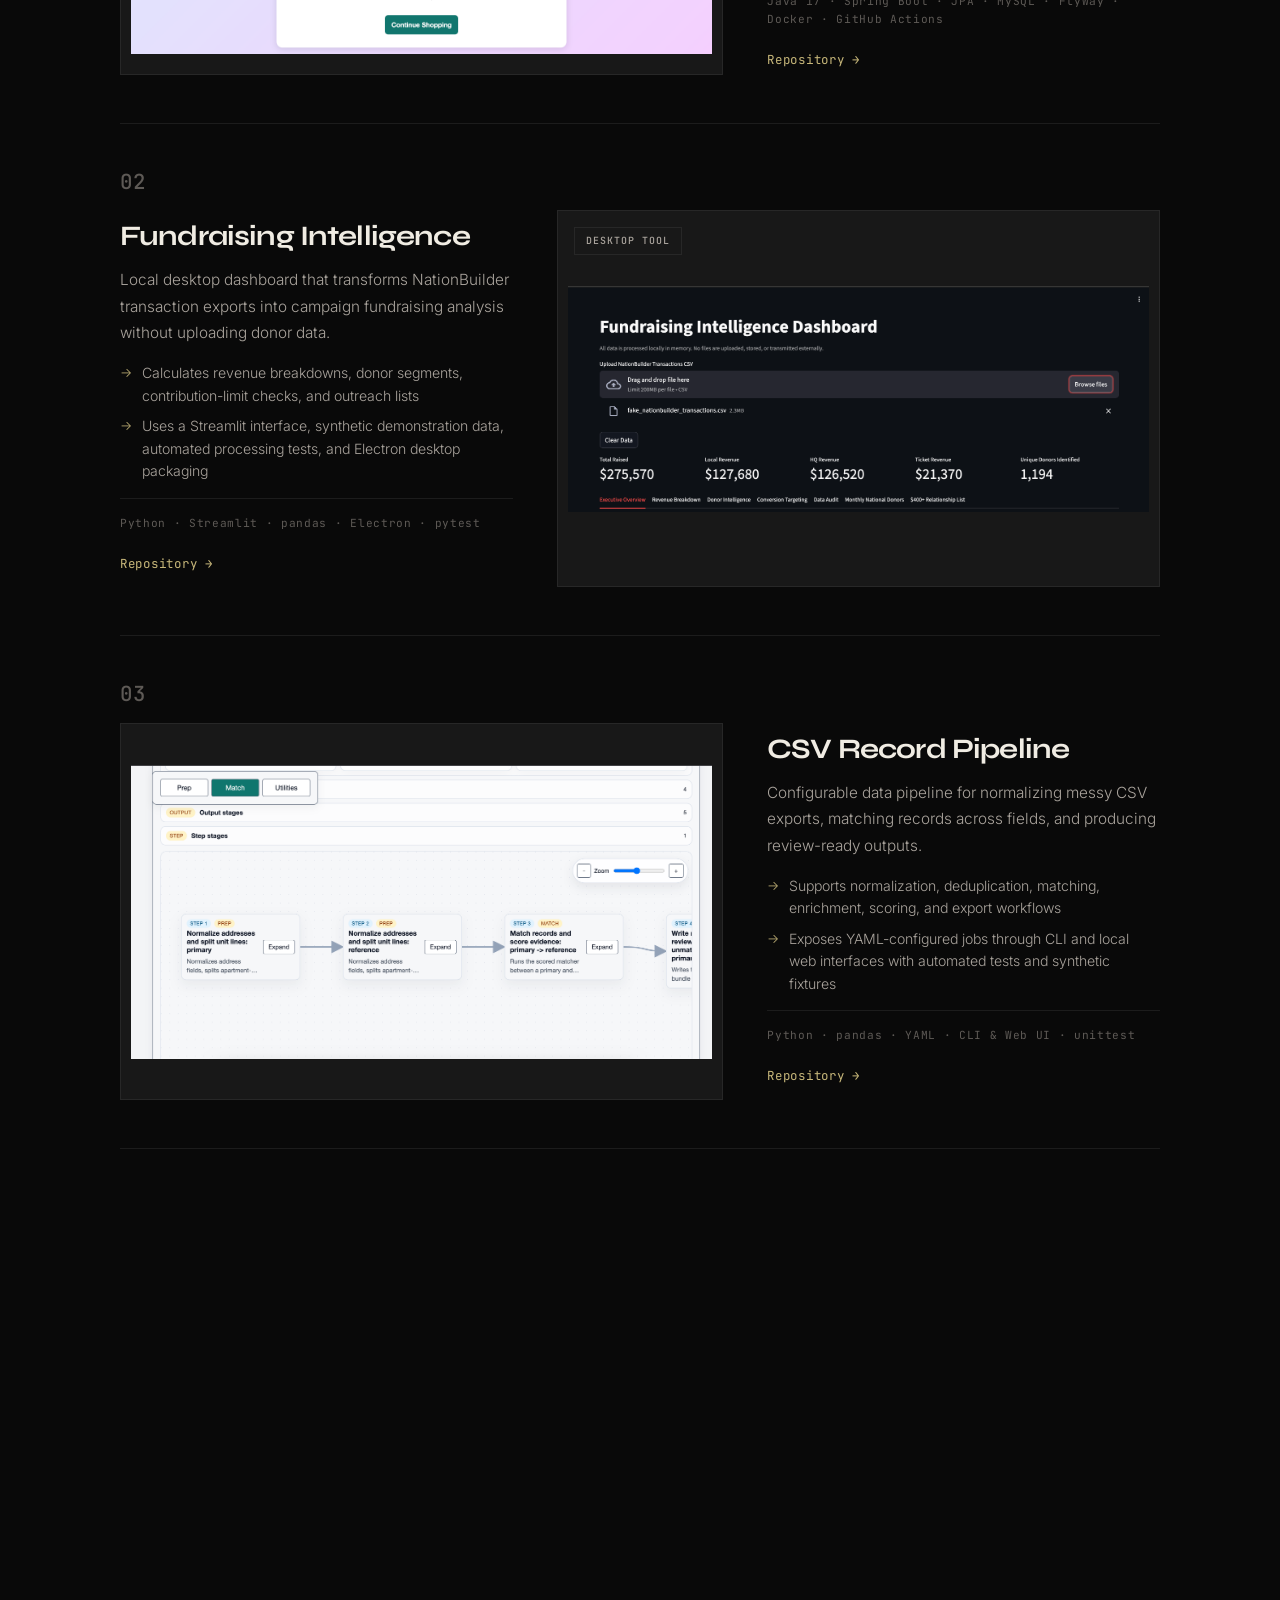
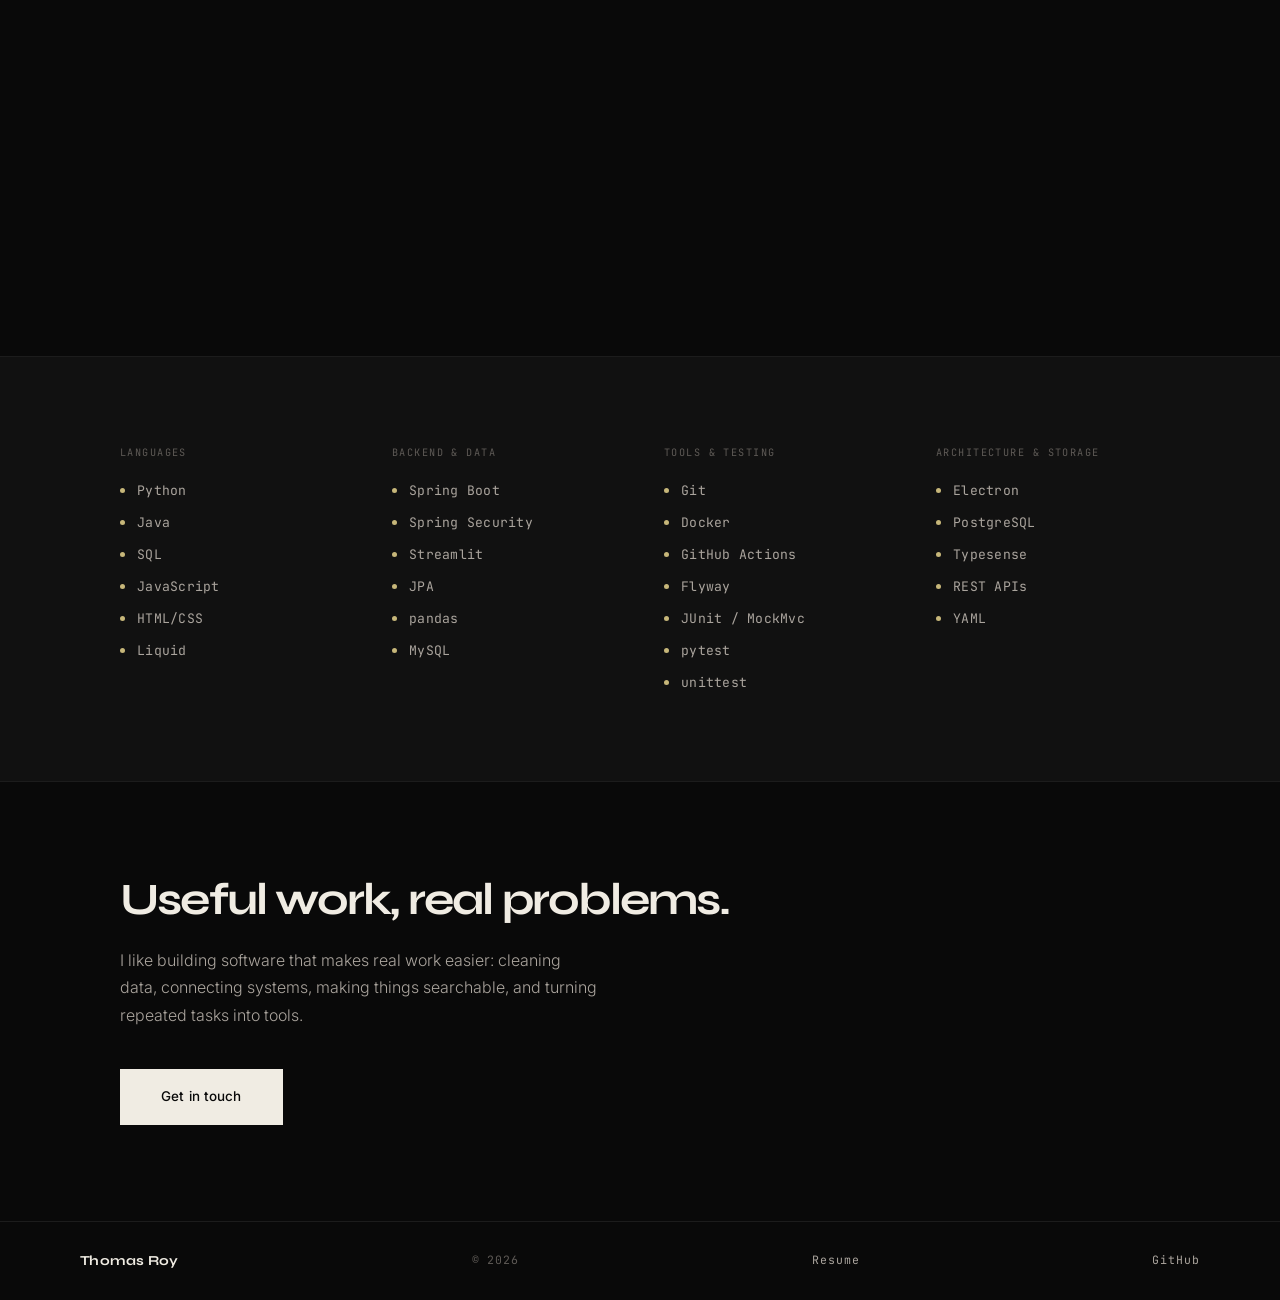
==== commit 3d64b98f: "Label project test frameworks accurately" ====
--- a/index.html
+++ b/index.html
@@ -158,7 +158,7 @@
                             <li>Calculates revenue breakdowns, donor segments, contribution-limit checks, and outreach lists</li>
                             <li>Uses a Streamlit interface, synthetic demonstration data, automated processing tests, and Electron desktop packaging</li>
                         </ul>
-                        <p class="project-stack">Python · Streamlit · pandas · Electron · unittest</p>
+                        <p class="project-stack">Python · Streamlit · pandas · Electron · pytest</p>
                         <div class="project-links">
                             <a href="https://github.com/ThomasRoyProjects/Fundraising_Intelligence" class="project-link" target="_blank" rel="noreferrer">Repository &#8594;</a>
                         </div>
@@ -262,6 +262,7 @@
                             <span class="tag">GitHub Actions</span>
                             <span class="tag">Flyway</span>
                             <span class="tag">JUnit / MockMvc</span>
+                            <span class="tag">pytest</span>
                             <span class="tag">unittest</span>
                         </div>
                     </div>
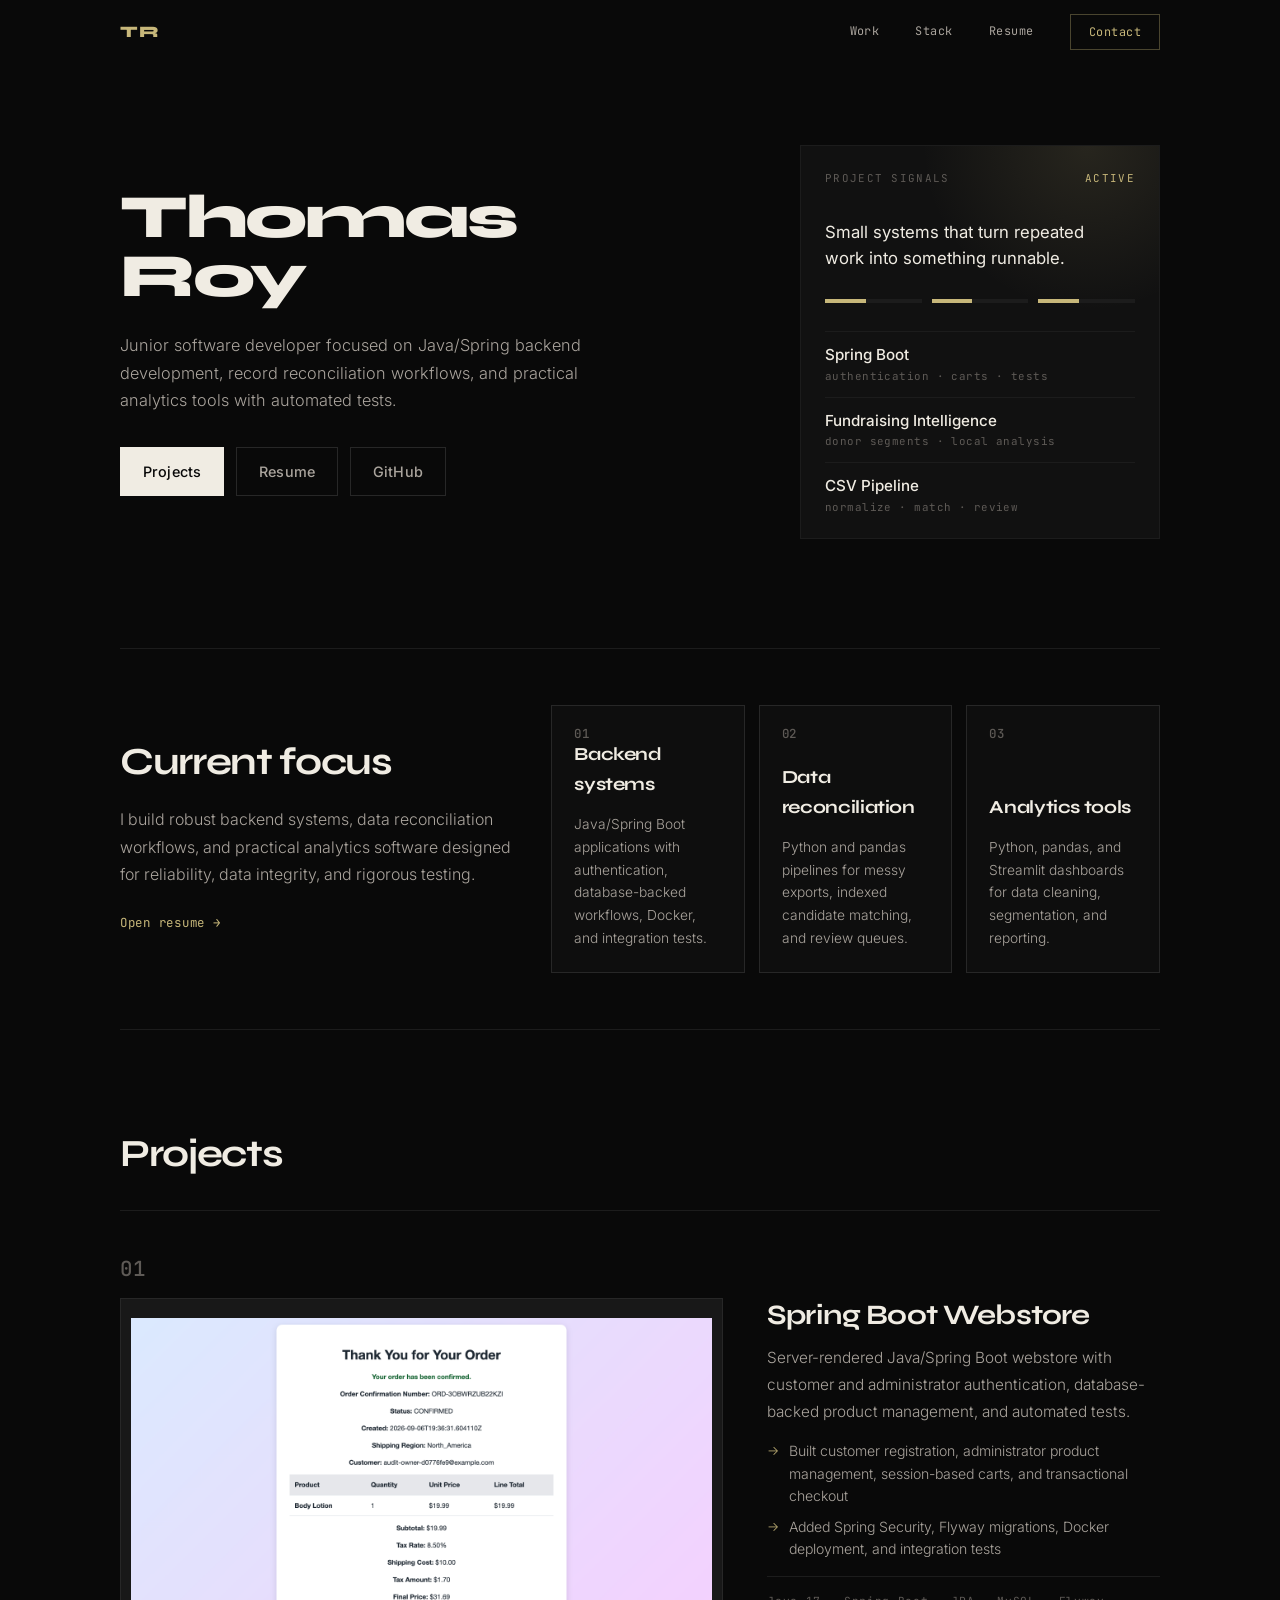
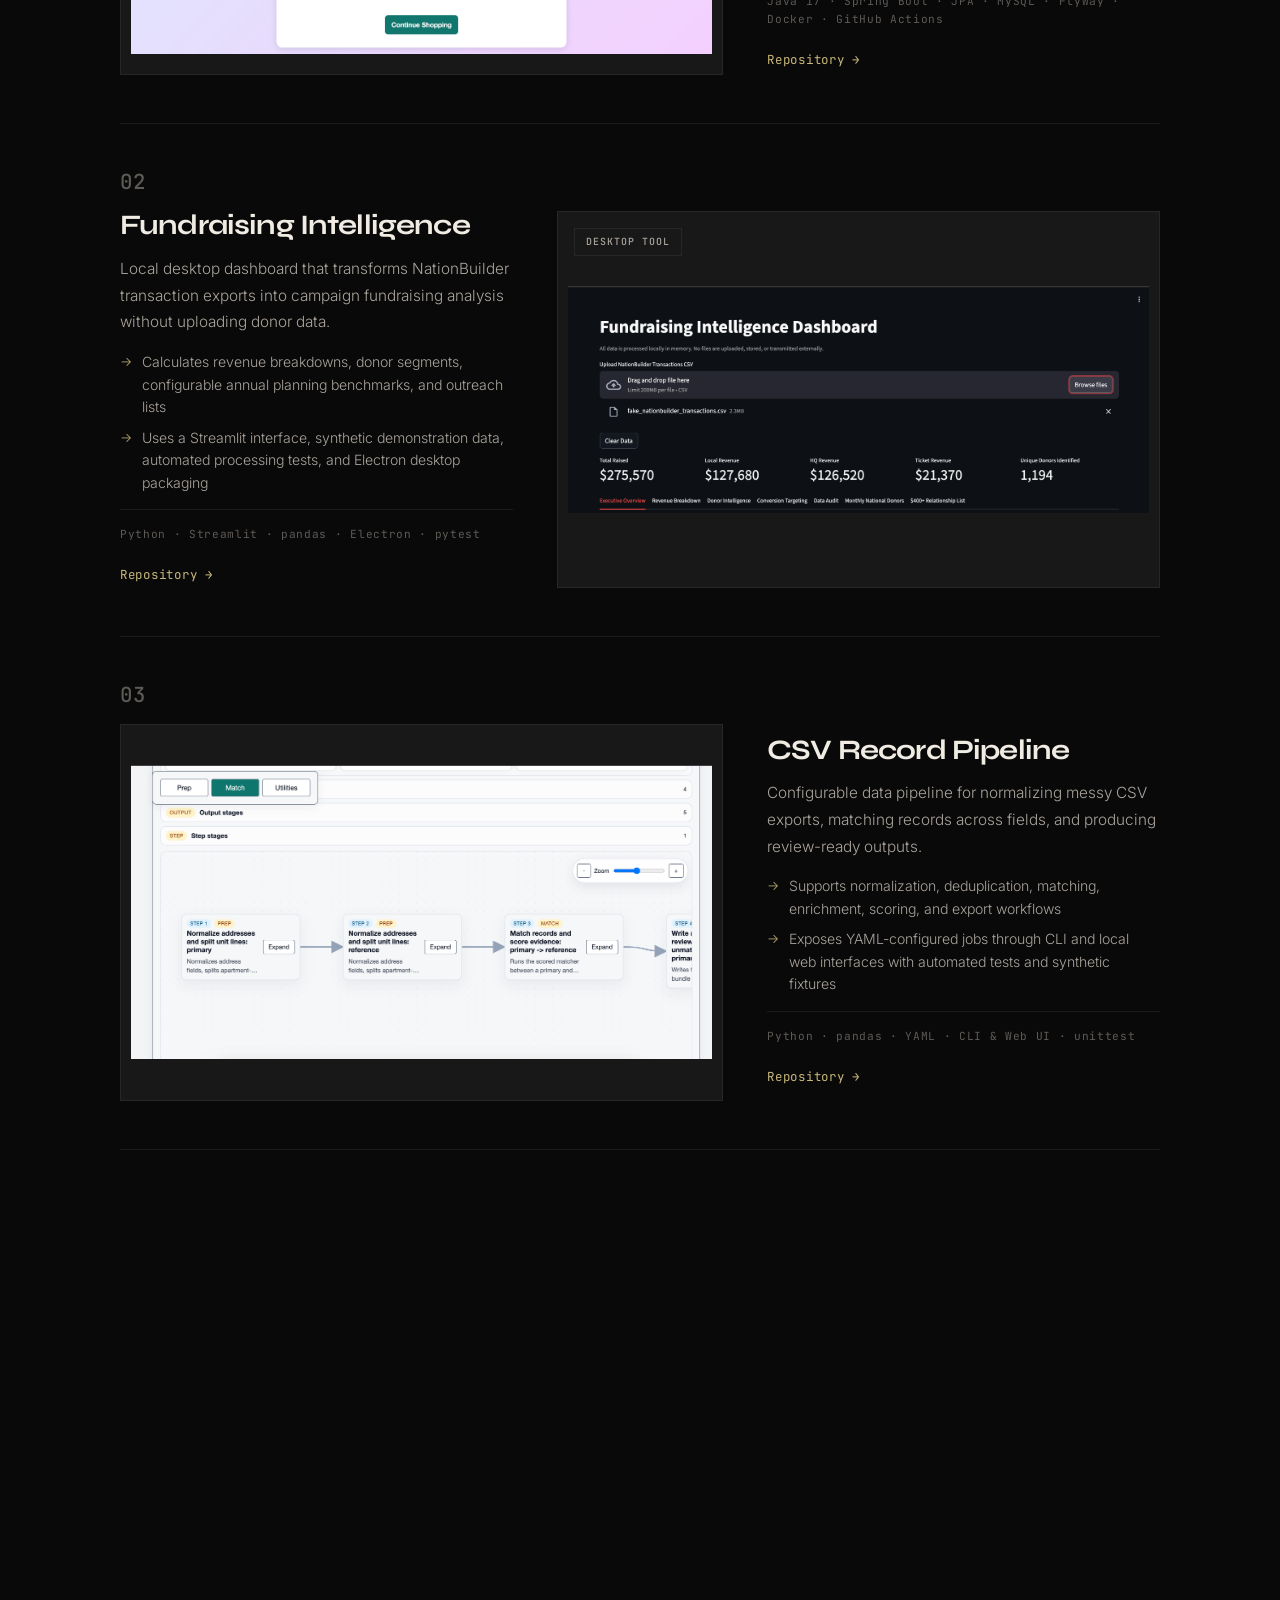
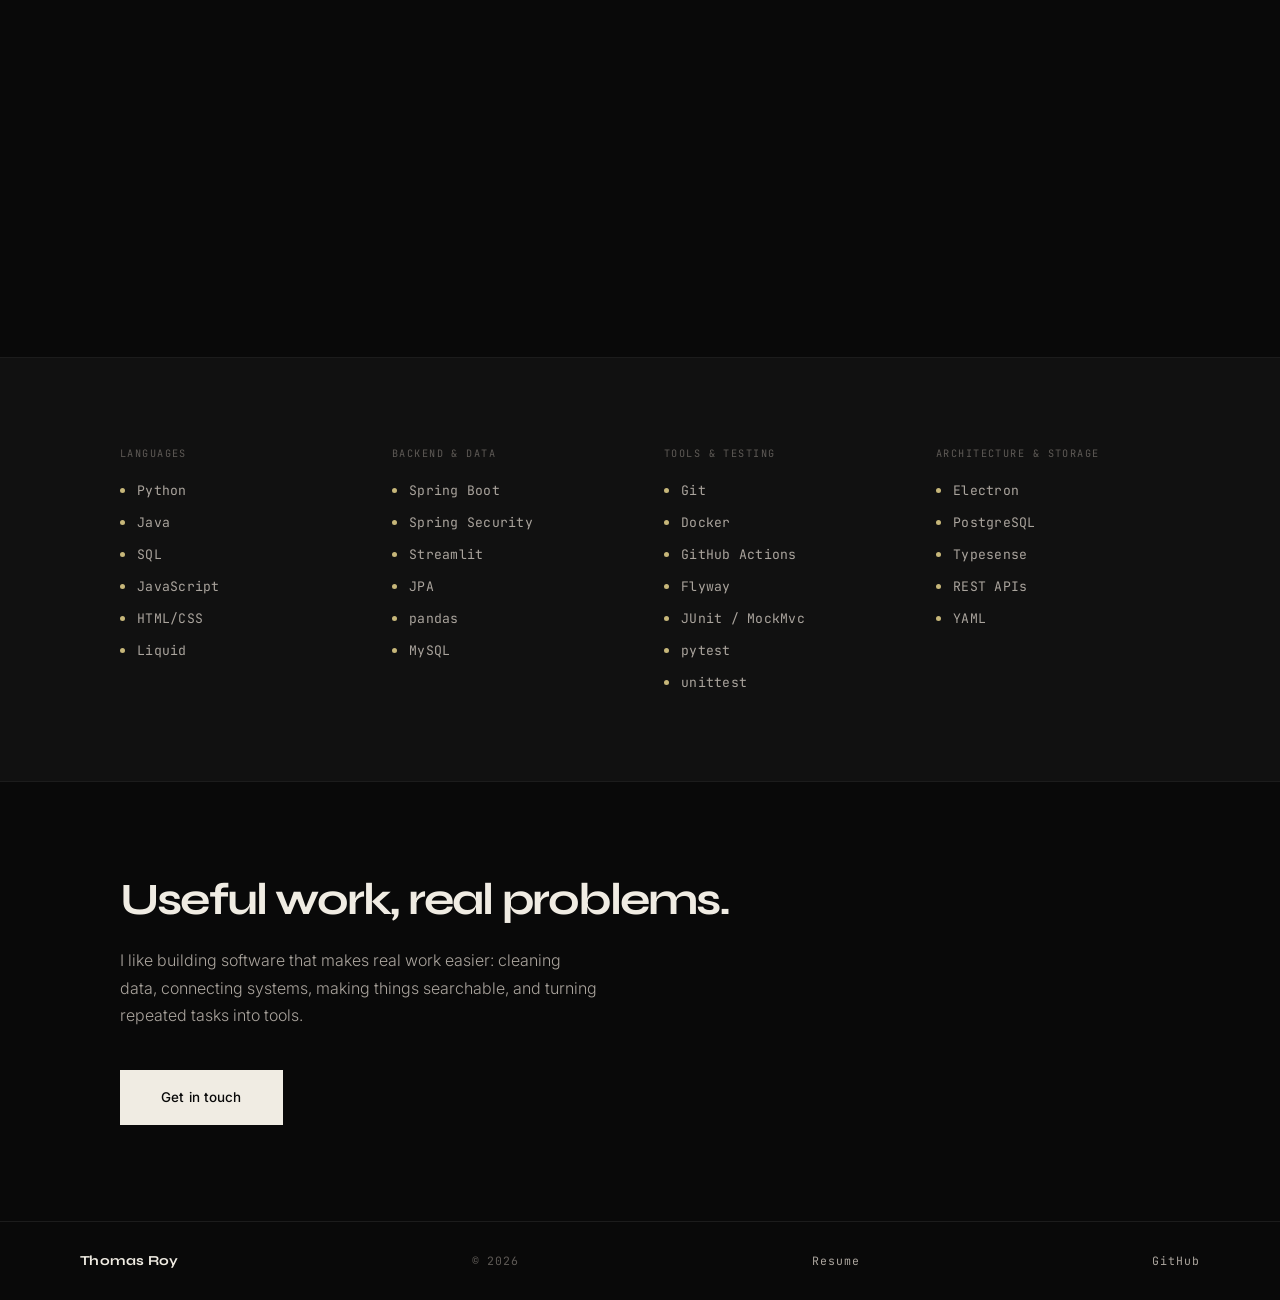
==== commit 7190698e: "Clarify fundraising planning benchmarks" ====
--- a/index.html
+++ b/index.html
@@ -155,7 +155,7 @@
                             Local desktop dashboard that transforms NationBuilder transaction exports into campaign fundraising analysis without uploading donor data.
                         </p>
                         <ul class="project-list">
-                            <li>Calculates revenue breakdowns, donor segments, contribution-limit checks, and outreach lists</li>
+                            <li>Calculates revenue breakdowns, donor segments, configurable annual planning benchmarks, and outreach lists</li>
                             <li>Uses a Streamlit interface, synthetic demonstration data, automated processing tests, and Electron desktop packaging</li>
                         </ul>
                         <p class="project-stack">Python · Streamlit · pandas · Electron · pytest</p>
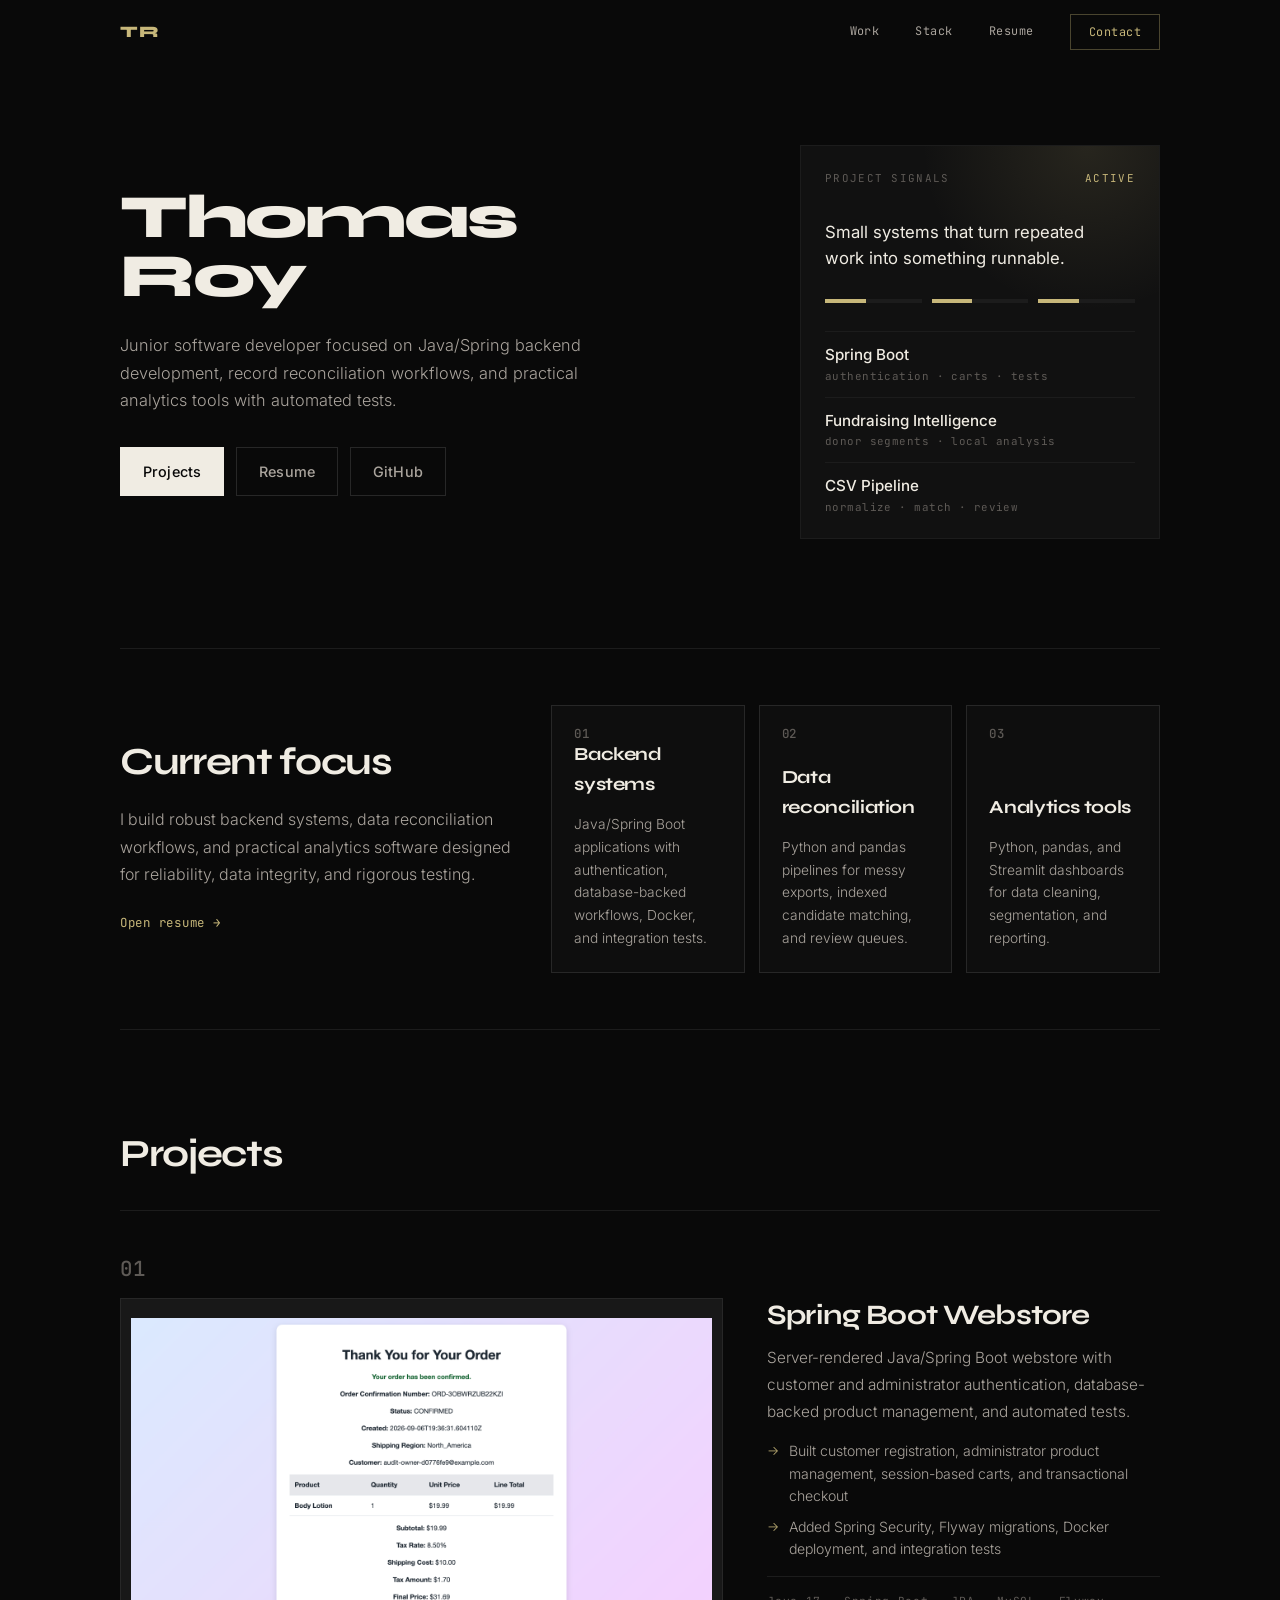
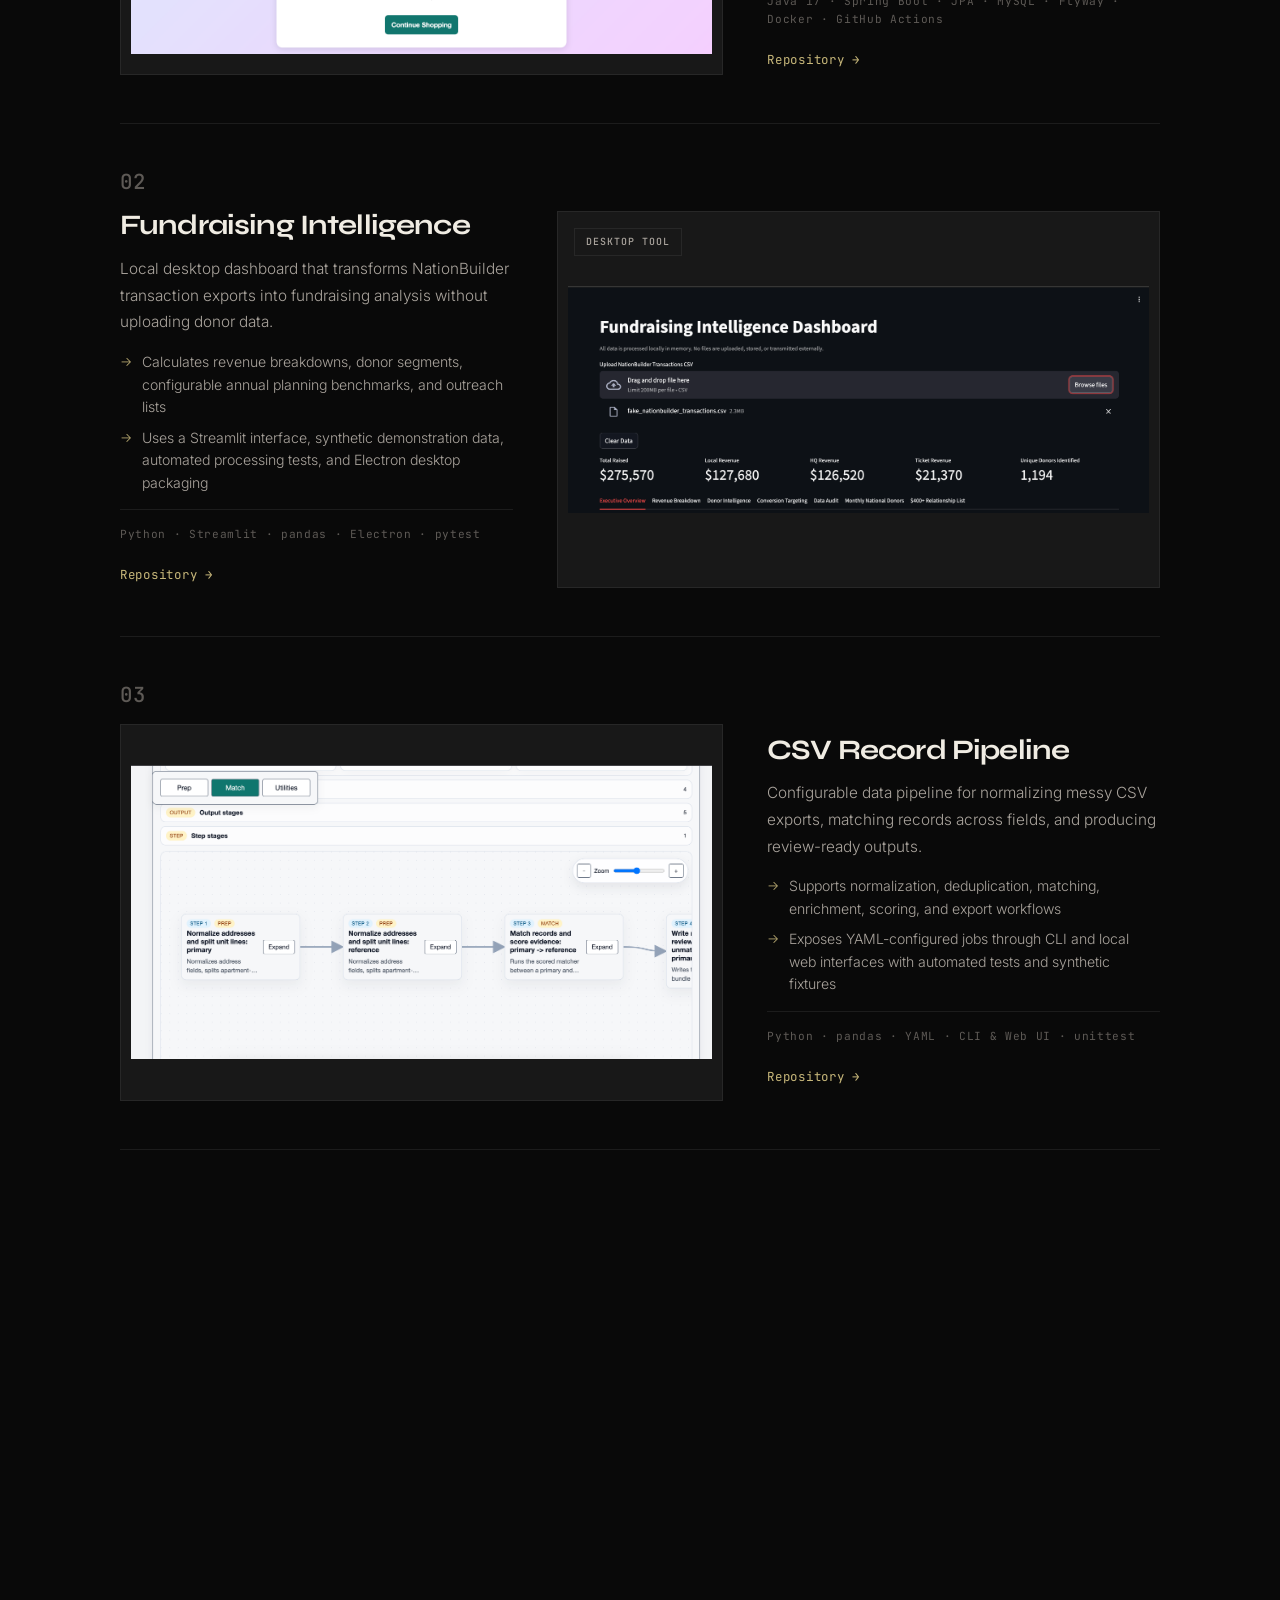
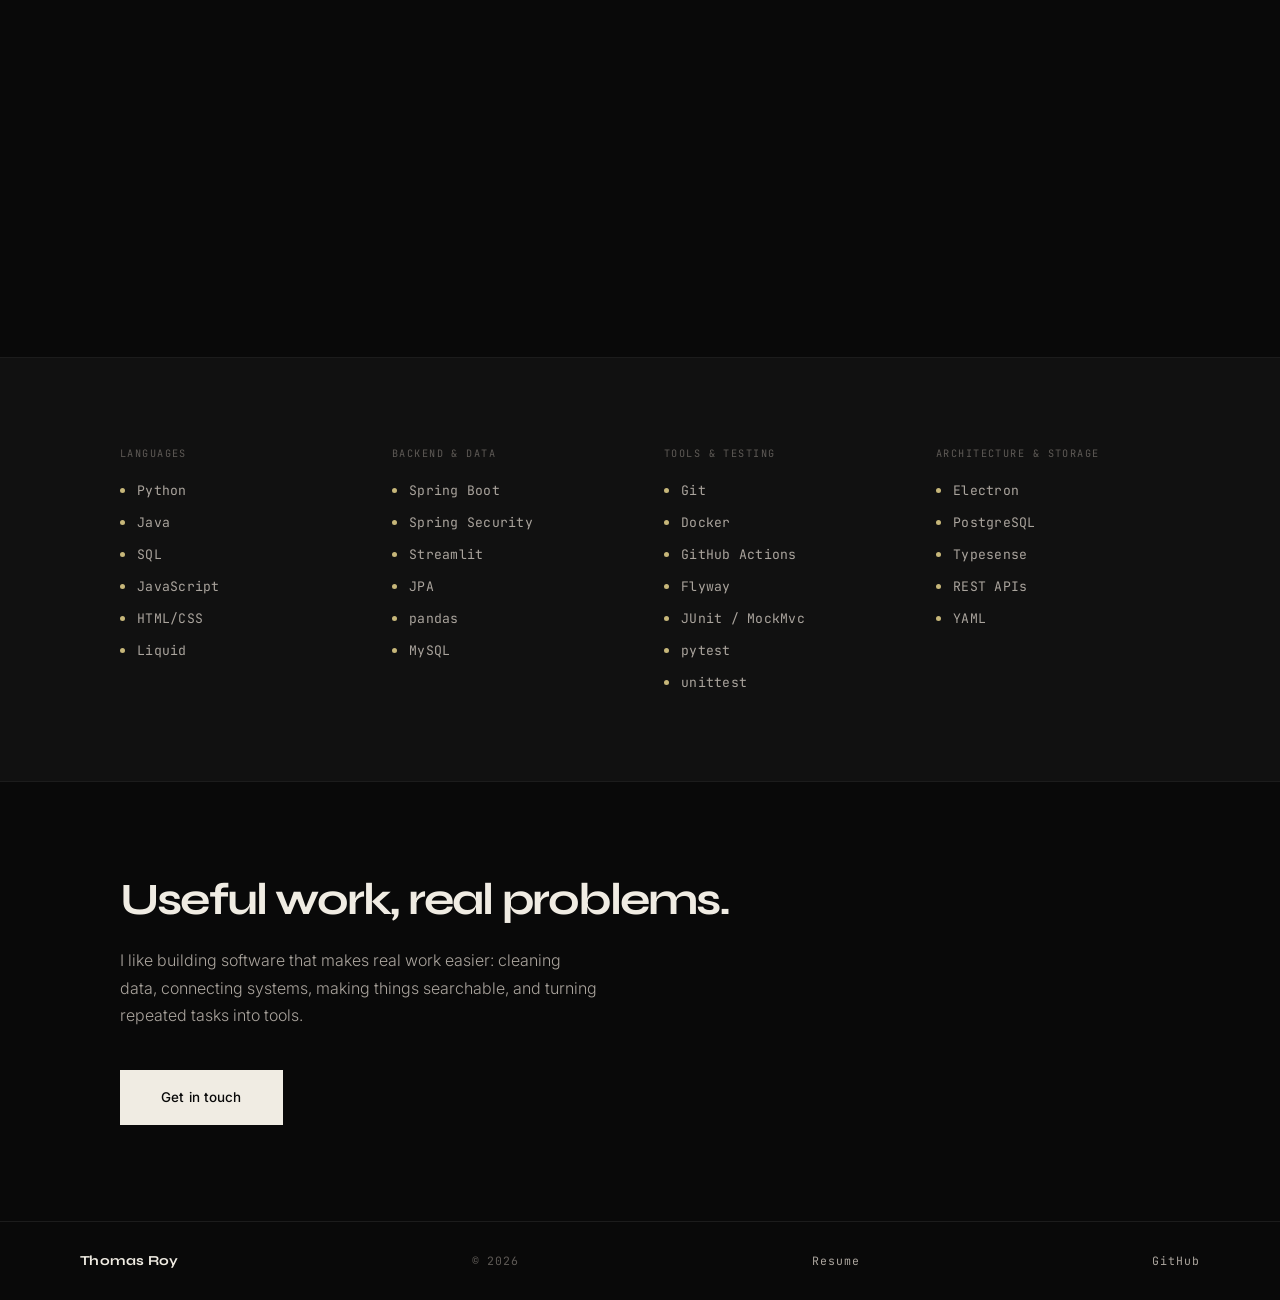
==== commit 773bd093: "Initial commit" ====
--- a/index.html
+++ b/index.html
@@ -4,7 +4,7 @@
     <meta charset="UTF-8">
     <meta name="viewport" content="width=device-width, initial-scale=1.0">
     <title>Thomas Roy — Software Developer</title>
-    <meta name="description" content="Thomas Roy — Junior Software Developer. Java/Spring Boot development, Python data reconciliation, and campaign analytics tools.">
+    <meta name="description" content="Thomas Roy — Junior Software Developer. Java/Spring Boot development, Python data reconciliation, and fundraising analytics tools.">
     <link rel="preconnect" href="https://fonts.googleapis.com">
     <link rel="preconnect" href="https://fonts.gstatic.com" crossorigin>
     <link href="https://fonts.googleapis.com/css2?family=Syne:wght@400;500;600;700;800&family=Inter:ital,wght@0,300;0,400;0,500;1,300&family=JetBrains+Mono:wght@400;500&display=swap" rel="stylesheet">
@@ -152,7 +152,7 @@
                     <div class="project-body">
                         <h3 class="project-title">Fundraising Intelligence</h3>
                         <p class="project-desc">
-                            Local desktop dashboard that transforms NationBuilder transaction exports into campaign fundraising analysis without uploading donor data.
+                            Local desktop dashboard that transforms NationBuilder transaction exports into fundraising analysis without uploading donor data.
                         </p>
                         <ul class="project-list">
                             <li>Calculates revenue breakdowns, donor segments, configurable annual planning benchmarks, and outreach lists</li>
